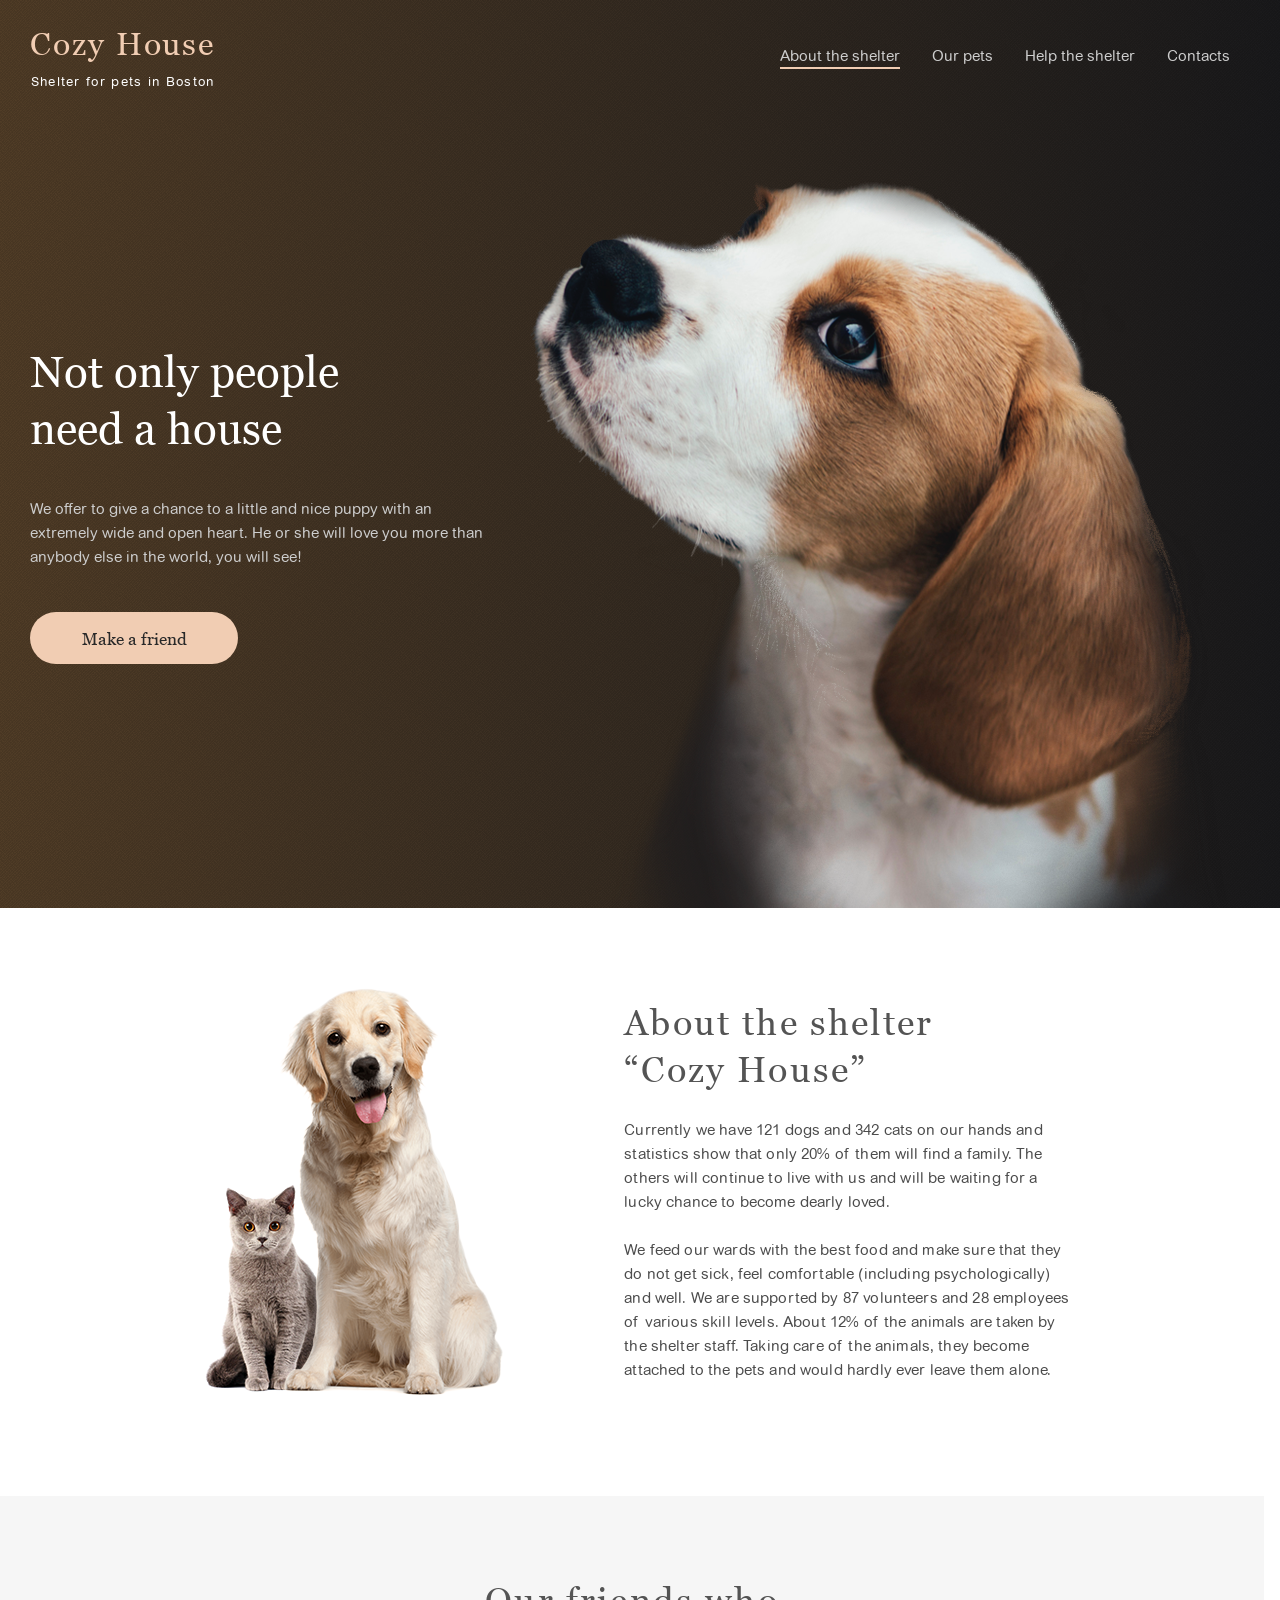
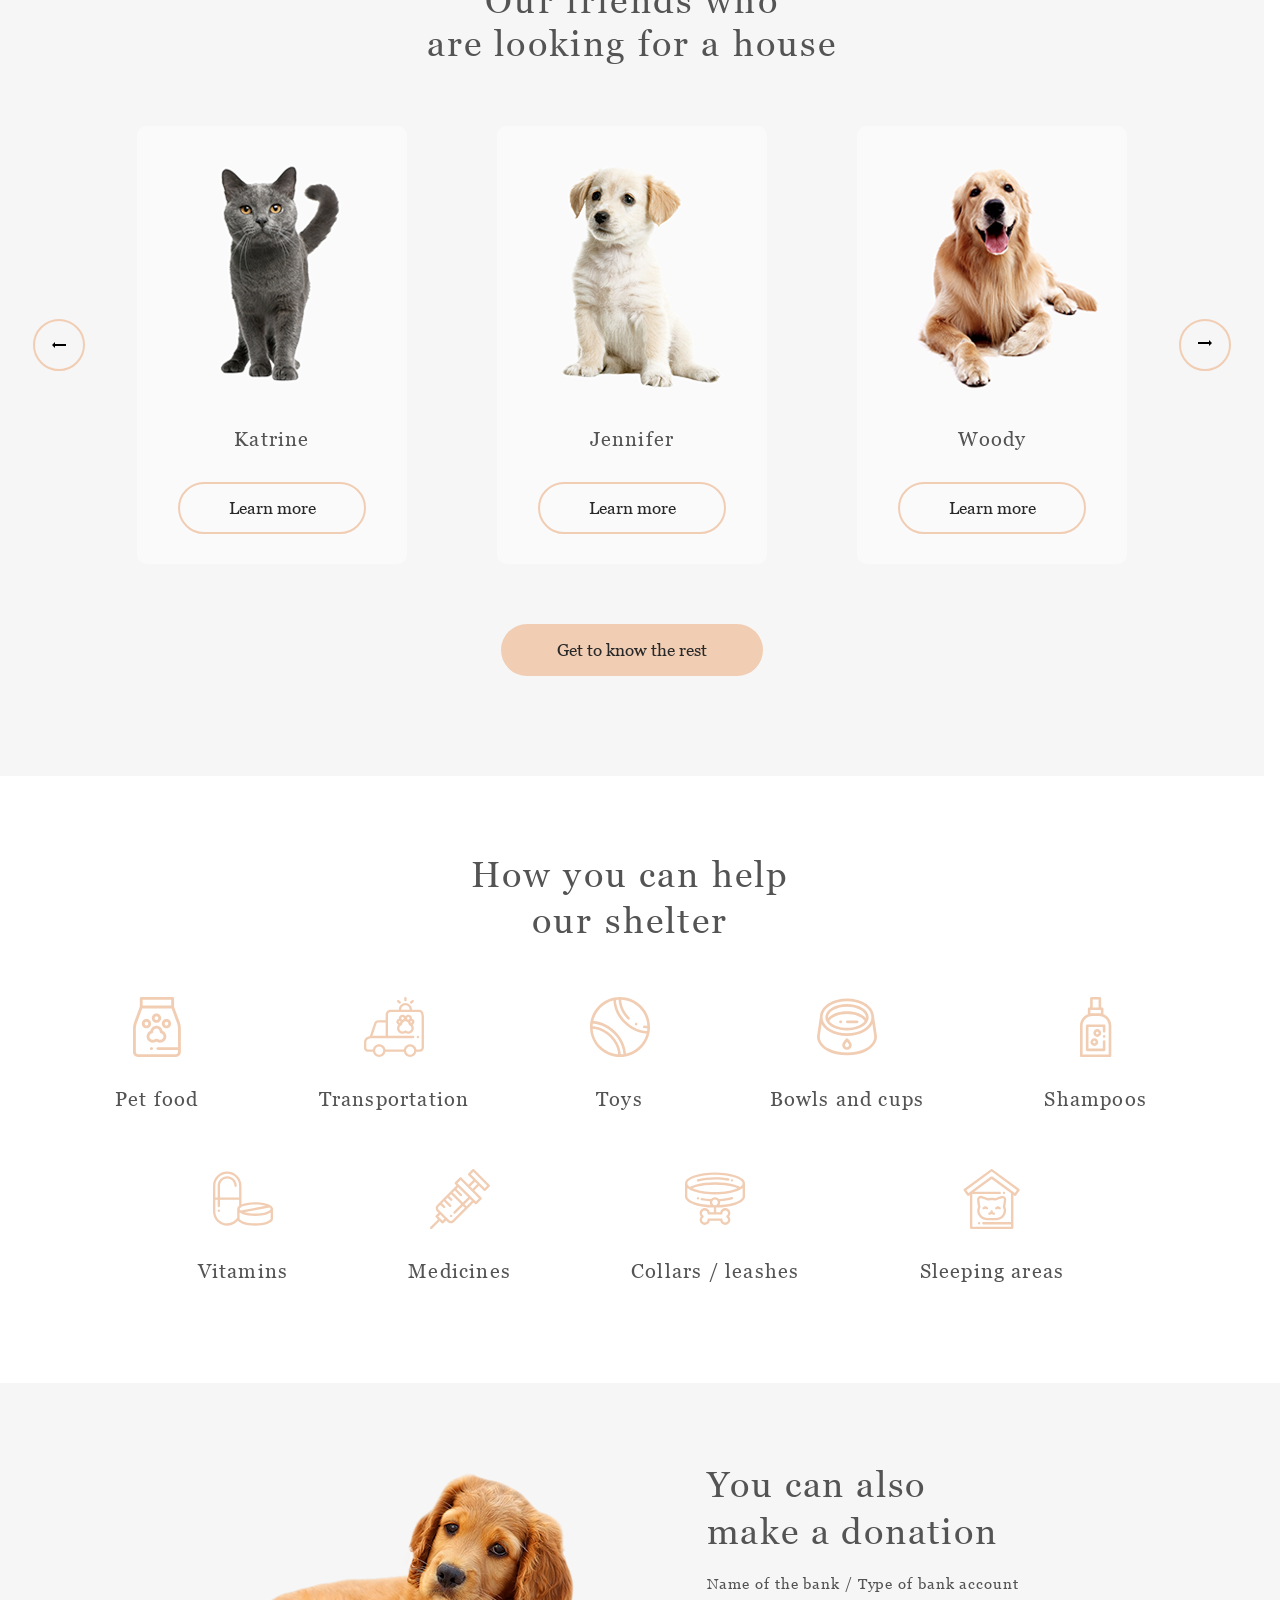
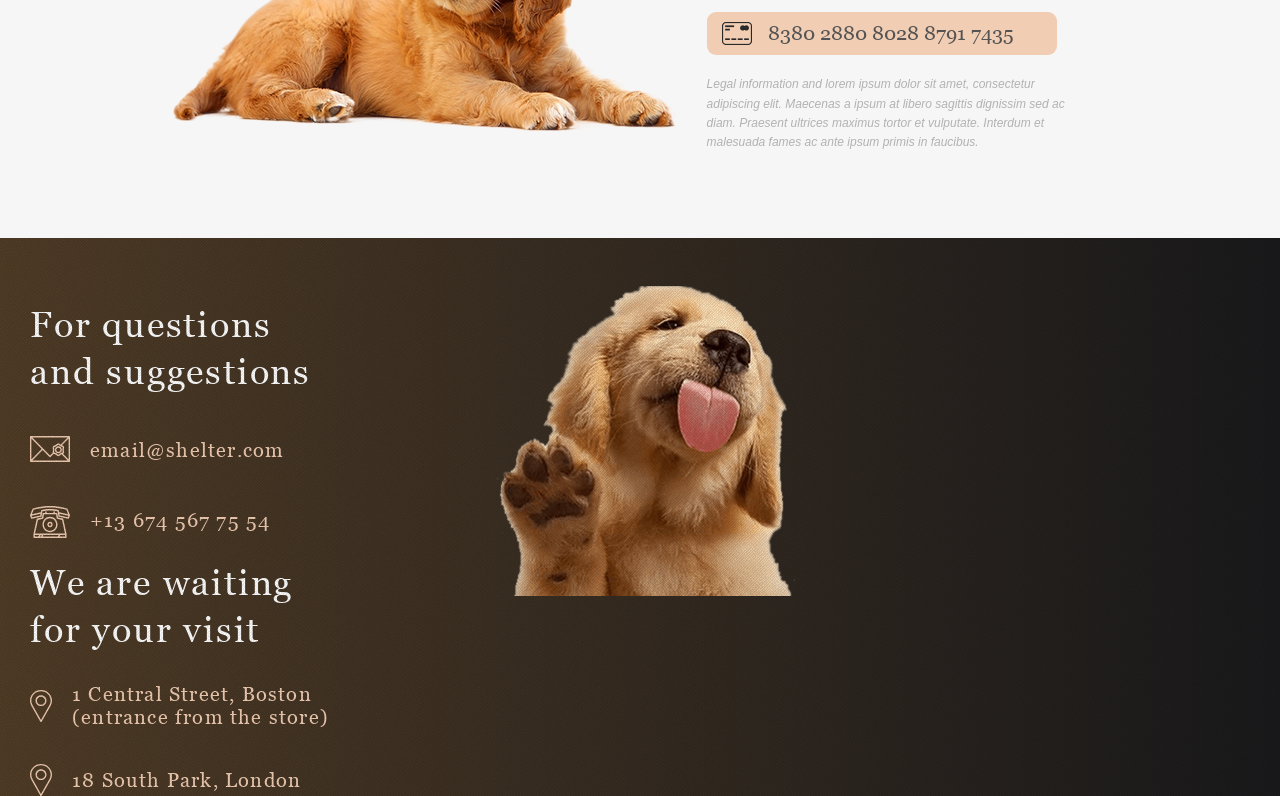
==== index.html @ 952df162 "feat: start responsive footer  implementation (Sun, Jun 14, 2026 10:24:06 PM)" ====
<!doctype html>
<html lang="en">
  <head>
    <meta charset="UTF-8" />
    <meta name="viewport" content="width=device-width, initial-scale=1.0" />
    <link rel="icon" href="./assets/icons/favicon.png" type="image/png" />
    <link rel="stylesheet" href="./css/style.css" />
    <title>Shelter</title>
  </head>
  <body>
    <header class="header bg--gradient">
      <div class="container">
        <div class="header__wrapper">
          <div class="header__logo">
            <a href="#" class="logo">Cozy House</a>
            <p class="logo__subtitle">Shelter for pets in Boston</p>
          </div>
          <div class="burger-menu">
            <span class="burger__line"></span>
          </div>
          <nav class="header__nav">
            <ul class="header__list">
              <li class="header__item">
                <a class="header__link header__link--active" href="#about"
                  >About the shelter</a
                >
              </li>
              <li class="header__item">
                <a class="header__link" href="./our-pets.html">Our pets</a>
              </li>
              <li class="header__item">
                <a class="header__link" href="#help">Help the shelter</a>
              </li>
              <li class="header__item">
                <a class="header__link" href="#contacts">Contacts</a>
              </li>
            </ul>
          </nav>
        </div>
      </div>
    </header>
    <main class="main">
      <section class="hero bg--gradient">
        <div class="container">
          <div class="hero__wrapper">
            <article class="hero__article">
              <h1 class="title__hero">Not only people need a house</h1>
              <p class="text__hero text">
                We offer to give a chance to a little and nice puppy with an
                extremely wide and open heart. He or she will love you more than
                anybody else in the world, you will see!
              </p>
              <a href="#pets" class="button__hero button">Make a friend</a>
            </article>
            <div class="hero__img">
              <img
                src="./assets/images/hero-pic.png"
                alt="hero-picture"
                class="img__hero"
              />
            </div>
          </div>
        </div>
      </section>
      <section class="about" id="about">
        <div class="container">
          <div class="about__wrapper">
            <div class="about__img">
              <img
                src="./assets/images/about-pets.png"
                alt="about-picture"
                class="img__about"
              />
            </div>
            <article class="about__article">
              <h2 class="title__about title">About the shelter “Cozy House”</h2>
              <p class="text__about text">
                Currently we have 121 dogs and 342 cats on our hands and
                statistics show that only 20% of them will find a family. The
                others will continue to live with us and will be waiting for a
                lucky chance to become dearly loved.
              </p>
              <p class="text__about text">
                We feed our wards with the best food and make sure that they do
                not get sick, feel comfortable (including psychologically) and
                well. We are supported by 87 volunteers and 28 employees of
                various skill levels. About 12% of the animals are taken by the
                shelter staff. Taking care of the animals, they become attached
                to the pets and would hardly ever leave them alone.
              </p>
            </article>
          </div>
        </div>
      </section>
      <section class="pets" id="pets">
        <div class="container">
          <h2 class="pets__title title">
            Our friends who <br />
            are looking for a house
          </h2>
          <div class="pets__slider">
            <button class="pets__arrow pets__arrow--prev">
              <svg viewBox="0 0 14 6" fill="currentColor">
                <path d="M14 2V4H3V6L0 3L3 0V2H14Z" fill="currentColor" />
              </svg>
            </button>
            <div class="pets__cards">
              <article class="pets__card card">
                <img
                  class="card__img"
                  src="./assets/images/pets-katrine.jpg"
                  alt="Katrine the cat"
                />
                <h3 class="card__title">Katrine</h3>
                <button class="card__button button--secondary">
                  Learn more
                </button>
              </article>
              <article class="pets__card card">
                <img
                  class="card__img"
                  src="./assets/images/pets-jennifer.jpg"
                  alt="Jennifer the dog"
                />
                <h3 class="card__title">Jennifer</h3>
                <button class="card__button button--secondary">
                  Learn more
                </button>
              </article>
              <article class="pets__card card">
                <img
                  class="card__img"
                  src="./assets/images/pets-woody.jpg"
                  alt="Woody the dog"
                />
                <h3 class="card__title">Woody</h3>
                <button class="card__button button--secondary">
                  Learn more
                </button>
              </article>
            </div>
            <button class="pets__arrow pets__arrow--next">
              <svg viewBox="0 0 14 6" fill="currentColor">
                <path d="M14 2V4H3V6L0 3L3 0V2H14Z" fill="currentColor" />
              </svg>
            </button>
          </div>
          <a href="./our-pets.html" class="pets__btn button">
            Get to know the rest
          </a>
        </div>
      </section>
      <section class="help" id="help">
        <div class="container">
          <h2 class="help__title title">
            How you can help <br />
            our shelter
          </h2>
          <div class="help__items">
            <div class="help__first-row">
              <article class="help__item">
                <div class="item__img">
                  <svg viewBox="0 0 48 60" fill="none">
                    <path
                      d="M46.8264 25.4978L41.0714 9.7473V1.42852C41.0714 0.639609 40.4317 0 39.6429 0H8.21438C7.42547 0 6.78586 0.639727 6.78586 1.42852V9.74719L1.03067 25.4978C0.347802 27.3636 -0.00108287 29.335 2.52475e-06 31.3219V55.0765C2.52475e-06 57.7913 2.20863 60 4.92352 60H42.9335C45.6484 60 47.857 57.7913 47.857 55.0765V31.3219C47.857 29.329 47.5103 27.3694 46.8264 25.4978ZM9.64278 2.85715H38.2143V8.57145H9.64278V2.85715ZM45 50.1321H24.8363C24.0473 50.1321 23.4077 50.7718 23.4077 51.5606C23.4077 52.3495 24.0475 52.9891 24.8363 52.9891H45V55.0763C45 56.2157 44.073 57.1427 42.9335 57.1427H4.92352C3.7841 57.1427 2.85715 56.2158 2.85715 55.0763V31.3219C2.85627 29.6695 3.1464 28.03 3.71426 26.4783L9.21328 11.4286H38.6438L44.1428 26.4783C44.7106 28.03 45.0008 29.6695 44.9999 31.3219L45 50.1321Z"
                      fill="#F1CDB3"
                    />
                    <path
                      d="M29.5455 33.805C29.079 30.8772 26.5363 28.632 23.479 28.632C20.4217 28.632 17.879 30.8772 17.4126 33.805C14.9956 34.7989 13.4142 37.2756 13.6184 39.9659C13.8461 42.9637 16.2791 45.392 19.2775 45.6148C20.4356 45.7011 21.5857 45.4628 22.6036 44.9259C23.16 44.6328 23.7982 44.6326 24.3542 44.926C25.237 45.3908 26.2199 45.6331 27.2176 45.632C27.3714 45.632 27.526 45.6263 27.6802 45.6149C30.6788 45.3923 33.1117 42.9638 33.3395 39.966C33.5438 37.2756 31.9624 34.7989 29.5455 33.805ZM30.4906 39.7495C30.369 41.35 29.07 42.6466 27.4688 42.7655C26.8462 42.8126 26.2299 42.6851 25.6872 42.3986C25.0066 42.0394 24.2487 41.8517 23.4791 41.8517C22.7096 41.8517 21.9516 42.0394 21.2711 42.3986C20.7284 42.6849 20.1134 42.8123 19.4894 42.7655C17.8882 42.6467 16.5891 41.3501 16.4677 39.7495C16.3429 38.1062 17.4581 36.6124 19.0616 36.2746C19.3873 36.206 19.6788 36.0259 19.8858 35.7653C20.0929 35.5047 20.2024 35.18 20.1956 34.8473L20.1933 34.775C20.1933 32.9632 21.6672 31.4893 23.479 31.4893C25.2908 31.4893 26.7647 32.9632 26.7647 34.7698L26.7625 34.8473C26.7556 35.1801 26.8651 35.5048 27.0722 35.7654C27.2792 36.026 27.5708 36.2061 27.8965 36.2746C29.5002 36.6124 30.6154 38.1062 30.4906 39.7495Z"
                      fill="#F1CDB3"
                    />
                    <path
                      d="M23.4791 25.7751C26.0393 25.7751 28.122 23.6924 28.122 21.1322C28.122 18.572 26.0393 16.4893 23.4791 16.4893C20.9189 16.4893 18.8363 18.5721 18.8363 21.1322C18.8363 23.6923 20.9191 25.7751 23.4791 25.7751ZM23.4791 19.3465C24.4638 19.3465 25.2648 20.1475 25.2648 21.1322C25.2648 22.1169 24.4638 22.9179 23.4791 22.9179C22.4944 22.9179 21.6934 22.1169 21.6934 21.1322C21.6934 20.1475 22.4945 19.3465 23.4791 19.3465Z"
                      fill="#F1CDB3"
                    />
                    <path
                      d="M18.122 26.6561C18.122 24.0959 16.0392 22.0132 13.4791 22.0132C10.9191 22.0132 8.83629 24.096 8.83629 26.6561C8.83629 29.2162 10.919 31.2989 13.4791 31.2989C16.0393 31.2989 18.122 29.2162 18.122 26.6561ZM13.4791 28.4418C12.4944 28.4418 11.6934 27.6408 11.6934 26.6561C11.6934 25.6714 12.4944 24.8704 13.4791 24.8704C14.4639 24.8704 15.2649 25.6714 15.2649 26.6561C15.2649 27.6408 14.4638 28.4418 13.4791 28.4418Z"
                      fill="#F1CDB3"
                    />
                    <path
                      d="M33.4791 22.0131C30.9189 22.0131 28.8362 24.0959 28.8362 26.656C28.8362 29.216 30.9191 31.2988 33.4791 31.2988C36.0393 31.2988 38.1219 29.2162 38.1219 26.656C38.1219 24.0958 36.0393 22.0131 33.4791 22.0131ZM33.4791 28.4418C32.4944 28.4418 31.6934 27.6408 31.6934 26.6561C31.6934 25.6714 32.4945 24.8704 33.4791 24.8704C34.4638 24.8704 35.2648 25.6714 35.2648 26.6561C35.2648 27.6408 34.4638 28.4418 33.4791 28.4418Z"
                      fill="#F1CDB3"
                    />
                    <path
                      d="M18.6219 50.1322H18.275C17.4861 50.1322 16.8465 50.7719 16.8465 51.5607C16.8465 52.3496 17.4863 52.9892 18.275 52.9892H18.6219C19.4108 52.9892 20.0504 52.3495 20.0504 51.5607C20.0506 50.7719 19.4109 50.1322 18.6219 50.1322Z"
                      fill="#F1CDB3"
                    />
                  </svg>
                </div>
                <h3 class="item__title">Pet food</h3>
              </article>
              <article class="help__item">
                <div class="item__img">
                  <svg viewBox="0 0 60 60" fill="none">
                    <path
                      d="M55.0279 12.7115H48.0049V12.5095C48.0049 8.87665 45.0495 5.92118 41.4167 5.92118C37.7838 5.92118 34.8284 8.87665 34.8284 12.5095V12.7115H26.5806C23.8649 12.7115 21.6556 14.9209 21.6556 17.6365V23.2009H14.2693C12.5073 23.2009 10.9411 24.2562 10.2793 25.8893C10.2697 25.9133 10.2608 25.9375 10.2526 25.962L5.99157 38.8689C5.9529 38.8919 5.90357 38.9191 5.84216 38.9498C5.59853 39.0714 5.14279 39.2568 4.35857 39.4484C3.11412 39.7499 2.0074 40.4616 1.21672 41.4688C0.426051 42.4759 -0.00253772 43.72 1.13048e-05 45.0004V51.0987C1.13048e-05 53.1406 1.66114 54.8018 3.70302 54.8018L8.92724 54.802C9.47884 57.7562 12.0749 59.9999 15.1867 59.9999C18.2984 59.9999 20.8944 57.7561 21.4461 54.8021L39.8707 54.8024C40.4224 57.7564 43.0184 59.9999 46.1301 59.9999C49.2416 59.9999 51.8376 57.7565 52.3894 54.8026L55.7071 54.8027C58.2467 54.8027 59.9529 53.0963 59.9529 50.5568V20.08C59.9529 13.4295 56.5086 12.7115 55.0279 12.7115ZM37.1721 12.5095C37.1721 10.169 39.0762 8.26493 41.4167 8.26493C43.7571 8.26493 45.6612 10.169 45.6612 12.5095V12.7115H37.1721V12.5095ZM12.4648 26.7379C12.6145 26.3833 12.8657 26.0809 13.1867 25.8686C13.5077 25.6563 13.8843 25.5436 14.2692 25.5447H21.6554V38.8266H8.47372L12.4648 26.7379ZM15.1867 57.6562C12.967 57.6562 11.1612 55.8504 11.1612 53.6307C11.1612 53.6033 11.1627 53.5762 11.1633 53.5488C11.1641 53.5069 11.1643 53.465 11.1665 53.4234C11.1668 53.4168 11.1676 53.4104 11.168 53.4038C11.2861 51.2894 13.0435 49.6052 15.1867 49.6052C17.1261 49.6052 18.7497 50.9841 19.1285 52.8129L19.1302 52.82C19.1429 52.882 19.154 52.9445 19.1638 53.0076L19.1657 53.018C19.1727 53.0638 19.1779 53.1101 19.1833 53.1564C19.1857 53.1775 19.1891 53.1983 19.1912 53.2194C19.1949 53.2554 19.1968 53.2921 19.1995 53.3285C19.2019 53.3602 19.2052 53.3916 19.2068 53.4235C19.2085 53.4563 19.2085 53.4896 19.2093 53.5226C19.2102 53.5586 19.212 53.5944 19.212 53.6306C19.2122 55.8504 17.4063 57.6562 15.1867 57.6562ZM46.1301 57.6562C43.9104 57.6562 42.1045 55.8504 42.1045 53.6307C42.1045 53.5783 42.1065 53.5263 42.1085 53.4743C42.1091 53.4576 42.109 53.4405 42.1098 53.4238C42.1118 53.3852 42.1156 53.3471 42.1186 53.3088C42.121 53.2791 42.1224 53.2491 42.1254 53.2196C42.1267 53.207 42.1288 53.1947 42.1301 53.1823C42.1437 53.06 42.1621 52.939 42.1865 52.8203C42.1872 52.8168 42.1881 52.8134 42.1889 52.8099C42.569 50.9826 44.1915 49.6053 46.1301 49.6053C46.6849 49.6053 47.214 49.7181 47.6954 49.9222C49.1398 50.5341 50.1554 51.966 50.1554 53.6308C50.1554 55.8504 48.3497 57.6562 46.1301 57.6562ZM55.7071 52.4588L52.3913 52.4587C52.3874 52.4379 52.3824 52.4175 52.3783 52.3968C52.3507 52.2591 52.3189 52.1222 52.283 51.9864C52.267 51.927 52.2502 51.8679 52.2325 51.809C52.2215 51.7724 52.2107 51.7358 52.1992 51.6994C52.1795 51.6382 52.1588 51.5772 52.1372 51.5166C52.1257 51.4842 52.1148 51.4513 52.1027 51.4191C52.0766 51.3492 52.0492 51.2799 52.0205 51.211C52.0115 51.1892 52.0033 51.1669 51.994 51.1452C51.9553 51.0542 51.9145 50.9641 51.8717 50.875C51.8663 50.8639 51.8604 50.8532 51.855 50.8422C51.8176 50.7656 51.7787 50.6897 51.7383 50.6146C51.7234 50.5871 51.7076 50.5602 51.6924 50.5329C51.6602 50.4749 51.6271 50.4175 51.5931 50.3606C51.5746 50.3297 51.5554 50.2995 51.5363 50.2689C51.484 50.1846 51.4296 50.1016 51.373 50.0201C51.3174 49.9395 51.26 49.8602 51.2008 49.7821C51.1638 49.7337 51.1261 49.6858 51.0878 49.6385C51.0649 49.6102 51.0424 49.5819 51.0191 49.554C50.9774 49.5043 50.9349 49.4553 50.8917 49.4069C50.8704 49.383 50.8497 49.3585 50.828 49.3349C50.7742 49.2763 50.7193 49.2188 50.6633 49.1623C50.6513 49.1501 50.6398 49.1374 50.6276 49.1253C50.5585 49.0563 50.4879 48.989 50.4157 48.9233C50.4004 48.9092 50.3843 48.896 50.3687 48.882C50.3122 48.8315 50.2551 48.7815 50.1967 48.7329C50.1711 48.7116 50.1448 48.6912 50.1189 48.6704C50.0695 48.6304 50.0195 48.5911 49.969 48.5525C49.9392 48.53 49.9091 48.5081 49.879 48.4861C49.7516 48.3927 49.6207 48.3043 49.4865 48.221C49.4537 48.2004 49.4208 48.1802 49.3875 48.1602C49.3356 48.1292 49.2831 48.0993 49.2303 48.0698C49.1978 48.0516 49.1654 48.0331 49.1326 48.0155C49.0752 47.9847 49.017 47.9553 48.9585 47.9262C48.9294 47.9117 48.9007 47.8966 48.8714 47.8826C48.7948 47.8461 48.7175 47.8111 48.6395 47.7776C48.6276 47.7725 48.6158 47.7667 48.6038 47.7616C48.5131 47.7233 48.4215 47.6871 48.3291 47.6531C48.3027 47.6433 48.2759 47.6348 48.2493 47.6254C48.1829 47.602 48.1165 47.5789 48.0492 47.5575C48.014 47.5464 47.9783 47.5363 47.9428 47.5258C47.8832 47.5081 47.8234 47.4906 47.7631 47.4746C47.7244 47.4643 47.6855 47.4549 47.6465 47.4453C47.548 47.421 47.4489 47.3992 47.3494 47.3798C47.2904 47.3684 47.2313 47.3578 47.172 47.348C47.1313 47.3413 47.0906 47.3345 47.0497 47.3287C46.9881 47.3199 46.9263 47.3121 46.8645 47.3051C46.8252 47.3006 46.7861 47.2956 46.7466 47.2919C46.678 47.2856 46.6094 47.2803 46.5407 47.2762C46.507 47.2741 46.4738 47.271 46.44 47.2694C46.3367 47.2643 46.2333 47.2617 46.1299 47.2615C46.026 47.2615 45.9226 47.2645 45.8199 47.2694C45.7861 47.271 45.7527 47.2741 45.7191 47.2762C45.6503 47.2806 45.5816 47.2853 45.5134 47.2919C45.4738 47.2958 45.4347 47.3007 45.3953 47.3052C45.3334 47.3124 45.2717 47.3199 45.2104 47.3288C45.1693 47.3348 45.1285 47.3415 45.0877 47.3483C44.9876 47.3649 44.8879 47.3838 44.7886 47.4049C44.7303 47.4175 44.6721 47.431 44.6141 47.4453C44.5747 47.4549 44.5355 47.4645 44.4965 47.4748C44.4367 47.4906 44.3775 47.5079 44.3185 47.5254C44.2824 47.5362 44.246 47.5464 44.2102 47.5578C44.1445 47.5788 44.0791 47.601 44.0141 47.6242C43.9862 47.6341 43.958 47.6431 43.9302 47.6534C43.8381 47.6874 43.7469 47.7233 43.6569 47.7613C43.642 47.7677 43.6275 47.7747 43.6126 47.7812C43.5375 47.8136 43.463 47.847 43.3894 47.8822C43.3583 47.897 43.328 47.913 43.2972 47.9283C43.2407 47.9566 43.1842 47.9849 43.1286 48.0147C43.0943 48.0331 43.0604 48.0524 43.0265 48.0715C42.9753 48.1001 42.9245 48.1293 42.8741 48.1592C42.7556 48.2304 42.6393 48.3051 42.5254 48.3833C42.478 48.416 42.4311 48.4494 42.3846 48.4835C42.3526 48.5068 42.3205 48.53 42.289 48.5539C42.2408 48.5904 42.1936 48.6281 42.1465 48.6659C42.1181 48.6888 42.0894 48.711 42.0614 48.7343C42.0073 48.7795 41.9543 48.826 41.9017 48.8727C41.8821 48.8901 41.8621 48.9069 41.8428 48.9244C41.7716 48.9892 41.702 49.0556 41.6339 49.1235C41.6167 49.1406 41.6004 49.1587 41.5833 49.176C41.5328 49.2276 41.4826 49.2795 41.4338 49.3328C41.4094 49.3595 41.3858 49.387 41.3619 49.414C41.3217 49.4594 41.2818 49.5049 41.2429 49.5514C41.2176 49.5817 41.1929 49.6126 41.1682 49.6434C41.1321 49.6881 41.0965 49.7331 41.0616 49.7788C40.9779 49.889 40.8977 50.0018 40.821 50.1169C40.789 50.165 40.7581 50.2137 40.7275 50.2627C40.7065 50.2962 40.6853 50.3296 40.665 50.3635C40.6334 50.4161 40.6031 50.4695 40.5731 50.5232C40.5556 50.5545 40.5374 50.5854 40.5203 50.6172C40.4842 50.684 40.4499 50.752 40.4162 50.8202C40.4067 50.8394 40.3965 50.858 40.3873 50.8774C40.3451 50.965 40.305 51.0536 40.2669 51.143C40.2553 51.1703 40.2449 51.1982 40.2337 51.2258C40.2078 51.2889 40.1822 51.3523 40.1583 51.4165C40.1449 51.4524 40.1329 51.4887 40.1201 51.5247C40.0999 51.5817 40.0805 51.6389 40.0619 51.6964C40.0493 51.7355 40.0377 51.7751 40.0259 51.8146C39.9971 51.911 39.9706 52.008 39.9465 52.1056C39.9326 52.162 39.9196 52.2187 39.9072 52.2758C39.8981 52.3171 39.8892 52.3585 39.881 52.4001C39.8772 52.4198 39.8724 52.4391 39.8687 52.4588L21.4476 52.4585C21.4437 52.4382 21.4389 52.4181 21.4349 52.3979C21.427 52.3578 21.4184 52.3181 21.4098 52.2783C21.3758 52.1215 21.3357 51.9659 21.2897 51.8122C21.2783 51.774 21.267 51.7358 21.2549 51.6978C21.2359 51.6389 21.2161 51.5804 21.1954 51.5221C21.1831 51.4872 21.1712 51.452 21.1583 51.4174C21.1339 51.3522 21.1083 51.2875 21.0816 51.2232C21.0708 51.1967 21.0607 51.1697 21.0495 51.1435C21.0113 51.0538 20.9711 50.965 20.9288 50.8771C20.9202 50.8594 20.9108 50.8423 20.9022 50.8247C20.8679 50.7548 20.8324 50.6855 20.7955 50.6169C20.7789 50.5859 20.7611 50.5556 20.7438 50.525C20.7134 50.4707 20.6828 50.4166 20.6508 50.3634C20.6306 50.3297 20.6097 50.2968 20.5889 50.2636C20.5582 50.2143 20.5269 50.1654 20.4948 50.1169C20.4181 50.0019 20.3379 49.8893 20.2543 49.7792C20.2195 49.7335 20.1839 49.6885 20.1478 49.6438C20.123 49.613 20.0983 49.582 20.0729 49.5516C20.034 49.5055 19.9945 49.4598 19.9543 49.4147C19.9302 49.3876 19.9065 49.3599 19.882 49.3331C19.8338 49.2803 19.7841 49.2289 19.734 49.1778C19.7165 49.1599 19.6997 49.1413 19.6819 49.1238C19.6139 49.0559 19.5444 48.9897 19.4734 48.925C19.4537 48.907 19.4331 48.89 19.4132 48.8722C19.3611 48.8255 19.3083 48.7798 19.2547 48.7349C19.2264 48.7114 19.1973 48.6888 19.1686 48.6657C19.122 48.6282 19.0751 48.5908 19.0273 48.5546C18.9955 48.5304 18.9632 48.5071 18.931 48.4836C18.8847 48.4497 18.838 48.4165 18.7909 48.3838C18.7103 48.3285 18.6284 48.2749 18.5454 48.2232C18.511 48.2016 18.4763 48.1803 18.4415 48.1594C18.3914 48.1296 18.3409 48.1006 18.2901 48.0722C18.2558 48.053 18.2217 48.0336 18.187 48.0151C18.1317 47.9856 18.076 47.957 18.0198 47.9293C17.9886 47.9137 17.9578 47.8975 17.9263 47.8824C17.8536 47.8478 17.7802 47.8146 17.7062 47.7827C17.6904 47.7758 17.6749 47.7683 17.659 47.7615C17.5689 47.7234 17.4779 47.6875 17.3861 47.6536C17.3578 47.6432 17.3291 47.6341 17.3006 47.624C17.2361 47.601 17.1713 47.579 17.1061 47.558C17.07 47.5465 17.0333 47.5362 16.9969 47.5254C16.9381 47.5078 16.8791 47.491 16.8198 47.4751C16.7806 47.4646 16.7411 47.455 16.7016 47.4454C16.5452 47.4067 16.3874 47.3743 16.2284 47.3484C16.1876 47.3417 16.1468 47.3349 16.1057 47.3289C16.0441 47.3202 15.9824 47.3123 15.9206 47.3054C15.8814 47.3008 15.8422 47.2959 15.8027 47.292C15.7342 47.2857 15.6656 47.2805 15.5968 47.2763C15.5632 47.2742 15.5299 47.2711 15.4962 47.2695C15.3929 47.2644 15.2895 47.2618 15.1861 47.2617C15.0822 47.2617 14.9789 47.2646 14.876 47.2695C14.8423 47.2711 14.8089 47.2742 14.7752 47.2763C14.7065 47.2808 14.6378 47.2854 14.5696 47.292C14.53 47.2959 14.4907 47.3008 14.4513 47.3054C14.3897 47.3123 14.3281 47.3202 14.2667 47.3289C14.2254 47.3349 14.1845 47.3417 14.1436 47.3484C14.0435 47.3648 13.9438 47.3837 13.8447 47.405C13.7865 47.4175 13.7288 47.431 13.6711 47.4452C13.6314 47.4549 13.5915 47.4646 13.5522 47.4751C13.4933 47.4909 13.4347 47.5076 13.3764 47.5251C13.3396 47.536 13.3026 47.5465 13.266 47.558C13.2015 47.5784 13.1378 47.6007 13.0742 47.6231C13.0447 47.6334 13.0151 47.6429 12.9859 47.6536C12.8943 47.6875 12.8036 47.7231 12.714 47.761C12.6959 47.7687 12.6782 47.7773 12.6601 47.7851C12.5885 47.8162 12.5173 47.8481 12.447 47.8817C12.4142 47.8974 12.382 47.9143 12.3495 47.9306C12.2947 47.9577 12.2403 47.9855 12.1863 48.0142C12.1507 48.0333 12.1157 48.0534 12.0804 48.0732C12.0307 48.1011 11.9811 48.1292 11.9323 48.1585C11.8487 48.2086 11.7662 48.2604 11.6849 48.3141C11.6497 48.3373 11.6148 48.3608 11.5801 48.3847C11.5342 48.4163 11.489 48.4488 11.4438 48.4816C11.4104 48.506 11.3768 48.5302 11.3439 48.5553C11.2978 48.5903 11.2526 48.6263 11.2075 48.6625C11.1771 48.6869 11.1464 48.7107 11.1167 48.7356C11.0659 48.7778 11.0165 48.8214 10.9671 48.8651C10.9442 48.8854 10.9207 48.9051 10.898 48.9257C10.8278 48.9898 10.759 49.0554 10.6916 49.1225C10.6708 49.1433 10.6508 49.1651 10.6302 49.1862C10.5834 49.2342 10.5369 49.2822 10.4917 49.3315C10.4653 49.3602 10.44 49.3899 10.4142 49.4191C10.376 49.4623 10.3379 49.5056 10.301 49.5499C10.2743 49.5817 10.2483 49.6143 10.2223 49.6468C10.1876 49.6897 10.1535 49.7331 10.12 49.777C10.0611 49.8544 10.0039 49.9332 9.94853 50.0132C9.92419 50.0482 9.90021 50.0835 9.87657 50.1189C9.84575 50.1653 9.81599 50.2123 9.78634 50.2594C9.76431 50.2946 9.74216 50.3295 9.72083 50.3651C9.69048 50.4156 9.66154 50.467 9.63259 50.5183C9.61384 50.5517 9.5945 50.5847 9.57622 50.6185C9.54246 50.6817 9.50976 50.7454 9.47814 50.8097C9.46665 50.8327 9.45446 50.8552 9.44333 50.8784C9.40161 50.9651 9.36189 51.0529 9.32403 51.1417C9.31114 51.172 9.29966 51.2028 9.28724 51.2333C9.26263 51.2936 9.23814 51.354 9.2154 51.4151C9.20146 51.4525 9.1888 51.4904 9.17556 51.5281C9.15611 51.5835 9.13689 51.639 9.11896 51.695C9.10607 51.7352 9.09411 51.7757 9.08204 51.8163C9.06575 51.871 9.04993 51.9258 9.03505 51.9811C9.00897 52.0781 8.98533 52.1757 8.96415 52.2739C8.95501 52.3161 8.94587 52.3581 8.93755 52.4007C8.9338 52.4199 8.92911 52.4389 8.92548 52.4581H3.70302C2.95349 52.4581 2.34376 51.8484 2.34376 51.0987V45.0004C2.34219 44.2451 2.59496 43.5113 3.06134 42.9171C3.52772 42.323 4.18054 41.9032 4.91462 41.7254C5.58247 41.5621 6.15611 41.376 6.6245 41.1705H49.1861C49.8332 41.1705 50.3579 40.6458 50.3579 39.9986C50.3579 39.3515 49.8332 38.8267 49.1861 38.8267H23.9993V17.6365C23.9993 16.2133 25.1574 15.0552 26.5806 15.0552H55.0277C57.2738 15.0552 57.609 18.2034 57.609 20.08V50.5567C57.609 52.2118 56.4174 52.4588 55.7071 52.4588Z"
                      fill="#F1CDB3"
                    />
                    <path
                      d="M50.4606 24.8147C50.4607 23.2763 49.3801 21.9863 47.9384 21.6615C47.9461 21.5806 47.9522 21.4992 47.9546 21.4169C47.9814 20.4633 47.6252 19.5567 46.9517 18.864C46.2667 18.1596 45.3101 17.7557 44.3269 17.7557C43.1389 17.7557 42.0808 18.3338 41.4183 19.2239C40.7563 18.3338 39.6973 17.7557 38.5066 17.7557C37.5321 17.7557 36.5821 18.1544 35.9002 18.8498C35.223 19.5402 34.8601 20.4483 34.8787 21.4064C34.8803 21.4923 34.8862 21.5773 34.8938 21.6618C33.4526 21.987 32.3727 23.2766 32.3727 24.8147C32.3727 26.1163 33.1464 27.2399 34.2576 27.7519C33.4748 28.7206 33.018 29.9464 33.018 31.2423C33.018 34.3028 35.5078 36.7927 38.5683 36.7927C39.5764 36.7927 40.5605 36.5172 41.4167 36.0051C42.2775 36.5202 43.2619 36.7924 44.265 36.7927C47.3255 36.7927 49.8154 34.3028 49.8154 31.2423C49.8154 29.9462 49.3586 28.7206 48.5758 27.7519C49.6871 27.2399 50.4606 26.1163 50.4606 24.8147ZM44.3269 20.0996C44.6809 20.0996 45.0251 20.2448 45.2713 20.4979C45.4997 20.7328 45.6205 21.0357 45.6118 21.3508C45.5915 22.0692 45.0091 22.6602 44.3133 22.6682C44.1269 22.668 43.9426 22.6279 43.773 22.5505C43.752 22.5408 43.7314 22.5304 43.7103 22.5209C43.6035 22.4646 43.5058 22.3927 43.4201 22.3077C43.1753 22.0648 43.0412 21.7384 43.0426 21.3885C43.0455 20.6778 43.6217 20.0996 44.3269 20.0996ZM37.5733 20.491C37.6946 20.3665 37.8398 20.2677 38.0001 20.2005C38.1604 20.1332 38.3326 20.0988 38.5064 20.0994C39.2138 20.0994 39.7899 20.6762 39.7907 21.3851C39.7916 21.5579 39.7578 21.7291 39.6913 21.8885C39.6248 22.048 39.527 22.1925 39.4036 22.3135C39.3199 22.3959 39.2248 22.466 39.1213 22.5217C39.083 22.5391 39.0456 22.5577 39.0078 22.5758C38.855 22.6389 38.691 22.6704 38.5258 22.6683C37.8204 22.6567 37.2355 22.0704 37.2218 21.3613C37.2155 21.0374 37.3404 20.7285 37.5733 20.491ZM34.7165 24.8148C34.7164 24.3245 35.1153 23.9257 35.6053 23.9257C36.0957 23.9257 36.4944 24.3245 36.4944 24.8148C36.4944 24.9155 36.4769 25.0118 36.4459 25.1022C36.4166 25.1611 36.3884 25.2207 36.3612 25.2808C36.2044 25.5341 35.9247 25.7038 35.6055 25.7038C35.1153 25.7038 34.7165 25.305 34.7165 24.8148ZM44.265 34.4492C43.5 34.4489 42.7603 34.175 42.1796 33.6769C41.9673 33.4945 41.6966 33.3943 41.4167 33.3946C41.1368 33.3944 40.8661 33.4946 40.6538 33.6769C40.0731 34.175 39.3334 34.4489 38.5683 34.4492C36.8002 34.4492 35.3617 33.0107 35.3617 31.2426C35.3617 29.9023 36.2068 28.6919 37.4644 28.2307C37.6707 28.1551 37.8516 28.023 37.9864 27.8495C38.1212 27.676 38.2045 27.4681 38.2268 27.2495C38.2597 26.9273 38.3411 26.6118 38.4682 26.3139C38.51 26.2346 38.5491 26.1537 38.5843 26.0707C38.8951 25.4851 39.3806 25.0108 39.9733 24.7136C40.0243 24.6912 40.0746 24.6676 40.1246 24.6428C40.532 24.4648 40.972 24.3731 41.4167 24.3737C41.8748 24.3737 42.311 24.4692 42.7063 24.6417C42.7562 24.6665 42.8066 24.6899 42.8576 24.7123C43.4514 25.0094 43.9378 25.4843 44.2491 26.0707C44.2843 26.1537 44.3234 26.2346 44.3651 26.3139C44.4923 26.6118 44.5737 26.9273 44.6065 27.2495C44.6288 27.4681 44.7121 27.676 44.847 27.8495C44.9818 28.023 45.1626 28.1551 45.3689 28.2307C46.6266 28.692 47.4716 29.9023 47.4716 31.2426C47.4716 33.0106 46.0332 34.4492 44.265 34.4492ZM47.228 25.7038C46.9088 25.7038 46.6291 25.5341 46.4723 25.2808C46.4451 25.2208 46.4168 25.1612 46.3875 25.1022C46.3556 25.0097 46.3392 24.9126 46.339 24.8148C46.339 24.3245 46.7378 23.9257 47.2281 23.9257C47.7183 23.9257 48.1171 24.3245 48.1171 24.8148C48.117 25.3049 47.7182 25.7038 47.228 25.7038Z"
                      fill="#F1CDB3"
                    />
                    <path
                      d="M55.0428 39.7758C55.0278 39.7007 55.0054 39.6273 54.9761 39.5566C54.9469 39.4857 54.9108 39.4178 54.8683 39.3539C54.8261 39.2897 54.7774 39.23 54.723 39.1758C54.6687 39.1214 54.6091 39.0727 54.5449 39.0305C54.4168 38.9457 54.2735 38.8864 54.123 38.8559C53.9722 38.8254 53.8168 38.8254 53.666 38.8559C53.591 38.8712 53.5171 38.8934 53.4456 38.9227C53.3753 38.952 53.3074 38.9884 53.2441 39.0305C53.1796 39.0727 53.1199 39.1219 53.066 39.1758C53.0119 39.2297 52.9627 39.2895 52.9195 39.3539C52.8773 39.4172 52.8408 39.4852 52.8128 39.5566C52.7835 39.627 52.7601 39.7008 52.746 39.7758C52.7308 39.8508 52.7226 39.9281 52.7226 40.0043C52.7226 40.0803 52.7308 40.1578 52.746 40.234C52.7601 40.3078 52.7835 40.3816 52.8128 40.4531C52.8421 40.5234 52.8785 40.5914 52.9206 40.6547C52.9627 40.7191 53.0119 40.7789 53.066 40.8328C53.1199 40.8867 53.1796 40.9359 53.2441 40.9793C53.3074 41.0215 53.3753 41.0566 53.4456 41.0859C53.5171 41.1152 53.591 41.1387 53.666 41.1527C53.7411 41.168 53.8184 41.1762 53.8945 41.1762C53.9706 41.1762 54.0481 41.168 54.123 41.1527C54.198 41.1387 54.2718 41.1152 54.3421 41.0859C54.4136 41.0566 54.4816 41.0215 54.5449 40.9793C54.6094 40.9359 54.6692 40.8867 54.723 40.8328C54.7769 40.7789 54.8261 40.7191 54.8683 40.6547C54.9104 40.5914 54.9468 40.5234 54.9761 40.4531C55.0054 40.3816 55.0276 40.3078 55.0428 40.234C55.0581 40.1578 55.0662 40.0803 55.0662 40.0043C55.0662 39.9281 55.0581 39.8508 55.0428 39.7758Z"
                      fill="#F1CDB3"
                    />
                    <path
                      d="M41.4167 0C40.7696 0 40.2448 0.524648 40.2448 1.17188V3.13359C40.2448 3.78082 40.7696 4.30547 41.4167 4.30547C42.0639 4.30547 42.5885 3.7807 42.5885 3.13359V1.17188C42.5885 0.524648 42.0639 0 41.4167 0Z"
                      fill="#F1CDB3"
                    />
                    <path
                      d="M36.4797 4.55659L34.844 3.27234C34.723 3.1773 34.5844 3.10703 34.4362 3.06555C34.288 3.02407 34.1331 3.01218 33.9803 3.03057C33.8275 3.04896 33.6798 3.09727 33.5457 3.17273C33.4116 3.24819 33.2936 3.34934 33.1986 3.47038C32.799 3.97944 32.8877 4.71608 33.3966 5.11569L35.0323 6.39995C35.2384 6.56221 35.493 6.65035 35.7553 6.65015C35.933 6.65039 36.1084 6.61017 36.2682 6.53253C36.4281 6.45488 36.5681 6.34186 36.6778 6.20202C37.0775 5.69284 36.9888 4.9562 36.4797 4.55659Z"
                      fill="#F1CDB3"
                    />
                    <path
                      d="M49.6348 3.47021C49.2352 2.96115 48.4987 2.87244 47.9894 3.27216L46.3537 4.55642C45.8446 4.95603 45.7559 5.69267 46.1556 6.20185C46.2652 6.34177 46.4053 6.45487 46.5651 6.53254C46.725 6.61021 46.9004 6.65042 47.0781 6.6501C47.3404 6.65028 47.5951 6.56214 47.8011 6.3999L49.4368 5.11564C49.9459 4.71603 50.0346 3.97939 49.6348 3.47021Z"
                      fill="#F1CDB3"
                    />
                  </svg>
                </div>
                <h3 class="item__title">Transportation</h3>
              </article>
              <article class="help__item">
                <div class="item__img">
                  <svg viewBox="0 0 60 60" fill="none">
                    <path
                      d="M51.2132 8.78672C45.5469 3.1207 38.0133 0 30 0C21.9867 0 14.4531 3.1207 8.78684 8.78672C3.12047 14.4531 0 21.9866 0 30C0 38.0134 3.12047 45.5469 8.78684 51.2133C14.4531 56.8793 21.9867 60 30 60C38.0133 60 45.5469 56.8793 51.2132 51.2133C56.8795 45.5469 60 38.0134 60 30C60 21.9866 56.8795 14.4531 51.2132 8.78672ZM10.6314 49.3685C5.90438 44.6415 3.11918 38.4906 2.67352 31.8832C3.39 31.9077 4.1223 31.9755 4.86223 32.0856C10.1654 32.8733 15.5023 35.7234 19.8894 40.1106C24.2766 44.4979 27.1266 49.8346 27.9144 55.1379C28.0223 55.8586 28.0894 56.5849 28.1154 57.3132C21.7419 56.8775 15.4928 54.2298 10.6314 49.3685ZM30.7262 57.3682C30.7013 56.4931 30.6239 55.6203 30.4946 54.7545C29.6251 48.9019 26.5139 43.046 21.7338 38.2659C16.9538 33.4859 11.098 30.3746 5.2452 29.5051C4.37502 29.3751 3.49781 29.2977 2.61832 29.2732C2.64105 28.3972 2.7048 27.5283 2.8084 26.6682C3.73793 26.6987 4.68246 26.7843 5.62863 26.9248C12.0308 27.8757 18.4055 31.2484 23.5785 36.4213C28.7512 41.5939 32.1239 47.9687 33.075 54.3709C33.2133 55.3004 33.2987 56.237 33.3307 57.1763C32.4661 57.2814 31.5969 57.3455 30.7262 57.3682ZM49.3685 49.3685C45.5416 53.1952 40.8551 55.6504 35.9248 56.7348C35.881 55.8152 35.7912 54.8983 35.6557 53.9877C34.6229 47.0358 30.9889 40.1423 25.4234 34.5766C19.8575 29.0109 12.964 25.3772 6.0123 24.3444C5.0982 24.2082 4.17782 24.1182 3.25465 24.0746L3.2475 24.0805C4.35598 19.0238 6.88301 14.3798 10.6315 10.6314C14.2923 6.97055 18.7399 4.56516 23.4349 3.41402C23.4672 4.49215 23.5632 5.56742 23.7224 6.63422C24.755 13.5859 28.3889 20.4795 33.9546 26.0453C39.5203 31.611 46.4139 35.2447 53.3659 36.2775C54.4358 36.4373 55.5143 36.5334 56.5956 36.5653L56.6073 36.5459C55.4323 41.3595 52.9617 45.7754 49.3685 49.3685ZM57.1071 33.966C56.0064 33.955 54.8814 33.8653 53.7492 33.6972C47.3468 32.7461 40.972 29.3735 35.7993 24.2006C30.6265 19.0277 27.2538 12.6531 26.3029 6.25102C26.1354 5.12379 26.0455 4.00371 26.034 2.90824C26.8999 2.78261 27.7712 2.69826 28.6451 2.65547C28.6431 3.70254 28.7214 4.7775 28.8832 5.8677C29.7527 11.7204 32.8641 17.5763 37.6441 22.3562C38.1534 22.8654 38.9794 22.8654 39.4888 22.3562C39.9981 21.8469 39.9981 21.021 39.4888 20.5114C35.1016 16.1243 32.2516 10.7876 31.4638 5.48426C31.3205 4.51898 31.2499 3.57035 31.2521 2.65055C37.8434 2.94937 44.3467 5.60918 49.3688 10.6315C54.2461 15.5088 57.0565 21.902 57.3623 28.7483C56.4367 28.7503 55.4855 28.6804 54.5159 28.5363C53.8035 28.4305 53.1397 28.9225 53.034 29.635C52.9281 30.3476 53.42 31.0109 54.1325 31.1167C55.21 31.2768 56.2729 31.3569 57.3083 31.3569C57.3252 31.3569 57.3417 31.356 57.3586 31.356C57.316 32.2295 57.2321 33.1004 57.1071 33.966Z"
                      fill="#F1CDB3"
                    />
                    <path
                      d="M46.1517 25.775C45.8059 25.7756 45.4744 25.9131 45.2296 26.1573C44.9854 26.4021 44.848 26.7336 44.8474 27.0793C44.8474 27.4224 44.9857 27.7589 45.2296 28.0015C45.4721 28.2442 45.8087 28.3836 46.1517 28.3836C46.4947 28.3836 46.8313 28.2442 47.0739 28.0015C47.3176 27.7563 47.4549 27.425 47.456 27.0793C47.456 26.7363 47.3164 26.3998 47.0739 26.1573C46.829 25.9131 46.4975 25.7756 46.1517 25.775Z"
                      fill="#F1CDB3"
                    />
                  </svg>
                </div>
                <h3 class="item__title">Toys</h3>
              </article>
              <article class="help__item">
                <div class="item__img">
                  <svg viewBox="0 0 60 57" fill="none">
                    <path
                      d="M59.985 37.8551L57.1255 18.6441C57.0792 13.0657 53.693 7.89303 47.8159 4.43765C42.9483 1.57605 36.6213 0 30.0001 0C23.3786 0 17.0515 1.57605 12.1838 4.43765C6.3069 7.89303 2.92054 13.0657 2.87437 18.6441L0.0148828 37.8551C0.00503905 37.9216 0 37.9887 0 38.056C0 43.7049 3.76452 48.936 10.3284 52.408C15.7022 55.2504 22.6883 56.8158 30.0001 56.8158C37.3116 56.8158 44.2978 55.2504 49.6716 52.408C56.2354 48.936 60 43.7049 60 38.056C59.9999 37.9888 59.9949 37.9216 59.985 37.8551ZM13.5668 6.78995C18.0215 4.17105 23.8576 2.72871 30.0001 2.72871C36.1424 2.72871 41.9785 4.17105 46.4331 6.78995C51.4956 9.76627 54.3993 14.1293 54.3993 18.7599C54.3993 23.3906 51.4957 27.7535 46.4332 30.7299C41.9785 33.3488 36.1424 34.7911 30.0001 34.7911C23.8577 34.7911 18.0215 33.3488 13.5669 30.7299C8.5044 27.7536 5.60073 23.3906 5.60073 18.7599C5.60073 14.1293 8.50428 9.76639 13.5668 6.78995ZM48.3956 49.996C43.4079 52.6342 36.875 54.0871 30.0001 54.0871C23.125 54.0871 16.592 52.6342 11.6044 49.996C6.00374 47.0333 2.77453 42.7218 2.72917 38.1535L4.60757 25.5342C6.17225 28.4612 8.75283 31.0645 12.1841 33.0819C17.0517 35.9434 23.3787 37.5195 30.0001 37.5195C36.6213 37.5195 42.9485 35.9434 47.816 33.0819C51.2473 31.0645 53.8279 28.461 55.3925 25.5342L57.2709 38.1535C57.2255 42.7219 53.9963 47.0335 48.3956 49.996Z"
                      fill="#F1CDB3"
                    />
                    <path
                      d="M30.0001 32.0618C39.3534 32.0618 47.6079 28.4427 50.5397 23.0569C51.29 21.6803 51.6707 20.2344 51.6707 18.7599C51.6707 15.0676 49.3194 11.652 45.0502 9.14217C41.0085 6.76631 35.6637 5.45791 30.0001 5.45791C24.3366 5.45791 18.9916 6.76643 14.9501 9.14229C10.6807 11.6521 8.32945 15.0676 8.32945 18.76C8.32945 20.2347 8.70996 21.6804 9.46008 23.0563C12.3923 28.4427 20.6467 32.0618 30.0001 32.0618ZM30.0001 29.3332C22.1546 29.3332 15.0282 26.5145 12.2557 22.4006C15.0293 18.2891 22.1568 15.4732 30.0001 15.4732C37.8435 15.4732 44.9711 18.2891 47.7446 22.4008C44.9726 26.5145 37.8458 29.3332 30.0001 29.3332ZM11.0579 18.76C11.058 16.0744 12.9313 13.4942 16.3328 11.4945C19.9617 9.36131 24.8154 8.18651 30 8.18651C35.1845 8.18651 40.0384 9.36131 43.6672 11.4946C47.0687 13.4942 48.9421 16.0743 48.9421 18.76C48.9421 18.9993 48.9259 19.238 48.896 19.4761C45.1332 15.3699 37.9658 12.7446 30 12.7446C22.0342 12.7446 14.8669 15.37 11.1041 19.4761C11.0738 19.2386 11.0584 18.9994 11.0579 18.76Z"
                      fill="#F1CDB3"
                    />
                    <path
                      d="M30 39.7701C29.8155 39.7701 29.6329 39.8076 29.4633 39.8801C29.2936 39.9527 29.1405 40.059 29.0131 40.1924C28.1243 41.1235 25.225 44.3365 25.225 46.5916C25.225 49.2246 27.367 51.3666 30 51.3666C32.633 51.3666 34.775 49.2246 34.775 46.5916C34.775 44.3365 31.8756 41.1235 30.987 40.1924C30.8595 40.059 30.7064 39.9527 30.5368 39.8801C30.3671 39.8076 30.1845 39.7701 30 39.7701ZM30 48.6381C28.8716 48.6381 27.9536 47.7201 27.9536 46.5917C27.9536 45.986 28.9058 44.5224 30 43.1941C31.0943 44.5226 32.0465 45.986 32.0465 46.5917C32.0465 47.7201 31.1284 48.6381 30 48.6381Z"
                      fill="#F1CDB3"
                    />
                    <path
                      d="M23.8843 21.8977H23.4637C22.7102 21.8977 22.0994 22.5085 22.0994 23.262C22.0994 24.0155 22.7102 24.6263 23.4637 24.6263H23.8843C24.6378 24.6263 25.2486 24.0155 25.2486 23.262C25.2486 22.5085 24.6378 21.8977 23.8843 21.8977Z"
                      fill="#F1CDB3"
                    />
                    <path
                      d="M40.074 21.8977H30.342C29.5884 21.8977 28.9777 22.5085 28.9777 23.262C28.9777 24.0155 29.5884 24.6263 30.342 24.6263H40.074C40.8275 24.6263 41.4383 24.0155 41.4383 23.262C41.4383 22.5085 40.8275 21.8977 40.074 21.8977Z"
                      fill="#F1CDB3"
                    />
                  </svg>
                </div>
                <h3 class="item__title">Bowls and cups</h3>
              </article>
              <article class="help__item">
                <div class="item__img">
                  <svg viewBox="0 0 32 60" fill="none">
                    <path
                      d="M23.4782 17.1814V11.7391C23.4782 11.0188 22.8942 10.4348 22.1739 10.4348H21.1956V1.3043C21.1956 0.583945 20.6116 0 19.8913 0H11.413C10.6927 0 10.1087 0.583945 10.1087 1.3043V10.4347H9.13043C8.41008 10.4347 7.82613 11.0187 7.82613 11.739V17.1813C3.24562 19.0078 0 23.4879 0 28.712V58.6956C0 59.4159 0.583945 59.9999 1.3043 59.9999H30C30.7204 59.9999 31.3043 59.4159 31.3043 58.6956V28.7121C31.3042 23.4879 28.0586 19.0078 23.4782 17.1814ZM12.7173 2.60871H18.5869V10.4348H12.7173V2.60871ZM10.4346 13.0434H20.8693V16.3043H10.4346V13.0434ZM28.6955 57.3913H2.60859V28.7121C2.60859 23.3088 7.00441 18.913 12.4076 18.913H18.8965C24.2998 18.913 28.6955 23.3088 28.6955 28.7121V57.3913Z"
                      fill="#F1CDB3"
                    />
                    <path
                      d="M24.1304 27.3913H7.17381C6.45346 27.3913 5.86951 27.9752 5.86951 28.6956V52.826C5.86951 53.5464 6.45346 54.1303 7.17381 54.1303H24.1304C24.8507 54.1303 25.4347 53.5464 25.4347 52.826V44.6287C25.4347 43.9084 24.8507 43.3244 24.1304 43.3244C23.41 43.3244 22.8261 43.9084 22.8261 44.6287V51.5217H8.47823V30H22.8261V34.1287C22.8261 34.8491 23.41 35.433 24.1304 35.433C24.8507 35.433 25.4347 34.8491 25.4347 34.1287V28.6957C25.4347 27.9752 24.8507 27.3913 24.1304 27.3913Z"
                      fill="#F1CDB3"
                    />
                    <path
                      d="M24.1303 38.0645C23.41 38.0645 22.826 38.6484 22.826 39.3688V39.4992C22.826 40.2195 23.41 40.8035 24.1303 40.8035C24.8507 40.8035 25.4346 40.2195 25.4346 39.4992V39.3688C25.4346 38.6484 24.8507 38.0645 24.1303 38.0645Z"
                      fill="#F1CDB3"
                    />
                    <path
                      d="M14.3401 41.1512C12.1824 41.1512 10.4271 42.9066 10.4271 45.0642C10.4271 47.2219 12.1824 48.9773 14.3401 48.9773C16.4978 48.9773 18.2531 47.2219 18.2531 45.0642C18.2531 42.9067 16.4978 41.1512 14.3401 41.1512ZM14.3401 46.3687C13.6209 46.3687 13.0358 45.7835 13.0358 45.0644C13.0358 44.3452 13.6209 43.7601 14.3401 43.7601C15.0593 43.7601 15.6444 44.3452 15.6444 45.0644C15.6444 45.7835 15.0594 46.3687 14.3401 46.3687Z"
                      fill="#F1CDB3"
                    />
                    <path
                      d="M21.1935 35.9842C21.1935 33.8266 19.4382 32.0712 17.2805 32.0712C15.1228 32.0712 13.3675 33.8266 13.3675 35.9842C13.3675 38.1419 15.1228 39.8973 17.2805 39.8973C19.438 39.8974 21.1935 38.1419 21.1935 35.9842ZM17.2804 37.2887C16.5612 37.2887 15.9761 36.7035 15.9761 35.9844C15.9761 35.2652 16.5612 34.6801 17.2804 34.6801C17.9996 34.6801 18.5847 35.2652 18.5847 35.9844C18.5847 36.7035 17.9998 37.2887 17.2804 37.2887Z"
                      fill="#F1CDB3"
                    />
                  </svg>
                </div>
                <h3 class="item__title">Shampoos</h3>
              </article>
            </div>
            <div class="help__second-row">
              <article class="help__item">
                <div class="item__img">
                  <svg viewBox="0 0 60 55" fill="none">
                    <path
                      d="M54.3108 32.3986C51.0359 31.284 46.7048 30.6702 42.1158 30.6702C41.8289 30.6702 41.5431 30.6725 41.2586 30.6773C36.9894 30.7488 32.991 31.3536 29.9207 32.3986C29.428 32.5653 28.9424 32.7523 28.4651 32.9589V14.2325C28.4651 6.38472 22.0805 0 14.2325 0C6.38461 0 0 6.38472 0 14.2325V39.9261C0 47.7739 6.38461 54.1587 14.2325 54.1587C16.722 54.1587 19.1722 53.5062 21.3188 52.2717C22.6721 51.4934 23.8881 50.4936 24.9168 49.3257C25.6645 50.3761 27.1451 51.4856 29.9208 52.4303C33.1957 53.5448 37.5266 54.1587 42.1157 54.1587C46.7047 54.1587 51.0357 53.5448 54.3107 52.4303C59.0129 50.83 60 48.7566 60 47.299V37.5299C60 36.0723 59.0129 33.9989 54.3108 32.3986ZM26.5754 37.5299C26.5759 37.4863 26.5798 37.4428 26.5871 37.3998L26.5891 37.3882C26.6289 37.1764 26.7563 36.9305 26.9907 36.6639L26.9952 36.6589C27.0307 36.6187 27.0695 36.578 27.1099 36.5368C27.137 36.5096 27.1641 36.4823 27.193 36.4552L27.2271 36.4233C27.4235 36.2422 27.6601 36.0603 27.9332 35.8825C27.9379 35.8794 27.9418 35.8757 27.9464 35.8726C28.5871 35.4565 29.478 35.025 30.6759 34.6173C33.7141 33.5834 37.7769 33.0138 42.1158 33.0138C46.0691 33.0139 49.7904 33.488 52.719 34.3541L27.6397 38.9756C26.8868 38.4213 26.5767 37.9077 26.5754 37.5323V37.5299ZM26.1213 34.2903C25.2179 34.9825 24.7144 35.6857 24.4591 36.3382C24.3731 36.5576 24.3108 36.7855 24.2733 37.0181C24.2561 37.1239 24.2443 37.2305 24.2379 37.3375L24.2359 37.3677C24.2331 37.4224 24.2313 37.4766 24.2313 37.5298V46.3609C22.0289 49.7824 18.315 51.8149 14.2325 51.8149C7.67707 51.8149 2.34375 46.4816 2.34375 39.9261V28.2512H4.6875V34.5793C4.6875 35.2266 5.21227 35.7512 5.85938 35.7512C6.50648 35.7512 7.03125 35.2266 7.03125 34.5793V28.2512H26.1213V34.2903ZM26.1213 25.9075H7.03125V14.2325C7.03125 10.2618 10.2616 7.03125 14.2325 7.03125C18.2034 7.03125 21.4338 10.2618 21.4338 14.2325C21.4338 14.8798 21.9586 15.4044 22.6057 15.4044C23.2529 15.4044 23.7776 14.8798 23.7776 14.2325C23.7776 8.96941 19.4957 4.6875 14.2325 4.6875C8.96941 4.6875 4.6875 8.96941 4.6875 14.2325V25.9075H2.34375V14.2325C2.34375 7.67707 7.67707 2.34375 14.2325 2.34375C20.788 2.34375 26.1213 7.67707 26.1213 14.2325V25.9075ZM57.6562 47.299C57.6562 47.9987 56.5823 49.1814 53.5556 50.2116C50.5174 51.2455 46.4546 51.815 42.1158 51.815C37.7769 51.815 33.7141 51.2456 30.6759 50.2116C27.6492 49.1815 26.5753 47.9988 26.5753 47.299V46.6986L26.5754 46.697V41.0932C27.3962 41.6393 28.4844 42.1724 29.9208 42.6612C33.1957 43.7757 37.5267 44.3896 42.1158 44.3896C46.7048 44.3896 51.0359 43.7757 54.3108 42.6612C55.7471 42.1723 56.8355 41.6393 57.6562 41.0931V47.299ZM53.5556 40.4423C50.5174 41.4763 46.4548 42.0458 42.1158 42.0458C38.1056 42.0458 34.3334 41.5584 31.386 40.6685L56.525 36.036C57.3278 36.6098 57.6562 37.1435 57.6562 37.5299C57.6562 38.2296 56.5823 39.4123 53.5556 40.4423Z"
                      fill="#F1CDB3"
                    />
                    <path
                      d="M6.68777 38.402C6.63386 38.3481 6.57421 38.2989 6.50976 38.2567C6.44592 38.2141 6.37801 38.178 6.30702 38.1489C6.23671 38.1196 6.163 38.0973 6.088 38.0821C5.93718 38.0516 5.78179 38.0516 5.63097 38.0821C5.55597 38.0973 5.48214 38.1196 5.41066 38.1489C5.34023 38.1782 5.27238 38.2145 5.2091 38.2567C5.14452 38.2989 5.08476 38.3481 5.03085 38.402C4.97695 38.4559 4.92773 38.5157 4.88554 38.5802C4.84218 38.6434 4.80702 38.7114 4.77773 38.7829C4.74843 38.8532 4.72499 38.927 4.71105 39.002C4.6957 39.077 4.68761 39.1544 4.68761 39.2305C4.68761 39.3079 4.6957 39.3841 4.71105 39.4602C4.72499 39.5352 4.74843 39.6091 4.77773 39.6794C4.80702 39.7497 4.84218 39.8177 4.88554 39.8821C4.92773 39.9454 4.97695 40.0052 5.03085 40.0602C5.19533 40.2232 5.40397 40.3345 5.63097 40.3802C5.70597 40.3954 5.78331 40.4024 5.85949 40.4024C6.01311 40.4028 6.16526 40.3725 6.30702 40.3134C6.37801 40.2842 6.44592 40.2481 6.50976 40.2055C6.57421 40.1622 6.63398 40.1141 6.68788 40.0602C6.74191 40.0052 6.79113 39.9454 6.8332 39.8821C6.87538 39.8177 6.91171 39.7497 6.94101 39.6794C6.97031 39.6091 6.99374 39.5352 7.00898 39.4602C7.02421 39.3841 7.03124 39.3079 7.03124 39.2305C7.03124 38.9223 6.90585 38.62 6.68777 38.402Z"
                      fill="#F1CDB3"
                    />
                  </svg>
                </div>
                <h3 class="item__title">Vitamins</h3>
              </article>
              <article class="help__item">
                <div class="item__img">
                  <svg viewBox="0 0 60 60" fill="none">
                    <path
                      d="M59.6564 15.8985L44.1014 0.343125C43.6438 -0.114375 42.902 -0.114375 42.444 0.343125L38.3014 4.48547C38.0817 4.70525 37.9582 5.00331 37.9582 5.3141C37.9582 5.62489 38.0817 5.92295 38.3014 6.14273L43.2225 11.0637L38.5636 15.7226L31.3925 8.55152C30.9348 8.09391 30.1929 8.09402 29.7351 8.55152L24.9767 13.3099C24.757 13.5297 24.6336 13.8278 24.6336 14.1386C24.6336 14.4493 24.757 14.7474 24.9767 14.9672L26.488 16.4784L7.06509 35.902C5.28032 37.6868 5.28032 40.5911 7.06509 42.3762L8.5563 43.8674L5.82208 46.6016C5.71325 46.7104 5.62692 46.8396 5.56802 46.9818C5.50912 47.124 5.47881 47.2763 5.47881 47.4302C5.47881 47.5841 5.50912 47.7365 5.56802 47.8787C5.62692 48.0209 5.71325 48.1501 5.82208 48.2589L7.95278 50.3897L0.343213 57.9991C-0.114404 58.4568 -0.114404 59.1988 0.343213 59.6565C0.57208 59.8854 0.871963 59.9998 1.17185 59.9998C1.47173 59.9998 1.77173 59.8854 2.00048 59.6565L9.61017 52.0468L11.741 54.1777C11.9608 54.3974 12.2588 54.5208 12.5696 54.5208C12.8804 54.5208 13.1785 54.3974 13.3983 54.1777L16.1325 51.4434L17.6237 52.9347C18.4883 53.7993 19.638 54.2754 20.8608 54.2754C22.0835 54.2754 23.2332 53.7993 24.0978 52.9347L43.5209 33.5116L45.0322 35.0229C45.1409 35.1319 45.2701 35.2183 45.4123 35.2772C45.5545 35.3361 45.7069 35.3663 45.8608 35.3661C46.1608 35.3661 46.4606 35.2518 46.6895 35.0229L51.4477 30.2645C51.6675 30.0447 51.7909 29.7466 51.7909 29.4359C51.7909 29.1251 51.6675 28.827 51.4477 28.6072L44.2767 21.4362L48.9356 16.7773L53.8565 21.6982C53.9652 21.8072 54.0944 21.8936 54.2366 21.9525C54.3788 22.0114 54.5312 22.0416 54.6852 22.0414C54.9852 22.0414 55.2849 21.9271 55.5138 21.6982L59.6563 17.5557C60.1141 17.0982 60.1141 16.3562 59.6564 15.8985ZM24.7358 21.546L30.1576 26.9678C30.2663 27.0768 30.3954 27.1632 30.5376 27.2221C30.6799 27.281 30.8323 27.3112 30.9862 27.311C31.2862 27.311 31.586 27.1966 31.8149 26.9678C32.2725 26.5102 32.2725 25.7681 31.8149 25.3105L26.3931 19.8887L28.1454 18.1364L38.234 28.2251L32.8747 33.5844L22.7859 23.4956L24.7358 21.546ZM12.5696 51.6916L8.30798 47.4301L10.2137 45.5246L14.4751 49.7861L12.5696 51.6916ZM22.4403 51.2773C21.5694 52.1482 20.152 52.1483 19.2811 51.2773L8.72235 40.7187C7.8513 39.8476 7.8513 38.4302 8.72235 37.5593L10.3916 35.8901L13.2772 38.7757C13.5061 39.0046 13.8059 39.1189 14.1058 39.1189C14.4057 39.1189 14.7057 39.0046 14.9345 38.7757C15.3921 38.3181 15.3921 37.5761 14.9345 37.1183L12.0488 34.2327L13.9774 32.304L19.3991 37.7257C19.6279 37.9546 19.9278 38.0689 20.2277 38.0689C20.5276 38.0689 20.8276 37.9545 21.0563 37.7257C21.514 37.2681 21.514 36.5261 21.0563 36.0684L15.6345 30.6466L17.5632 28.718L20.4488 31.6036C20.6777 31.8325 20.9776 31.9468 21.2775 31.9468C21.5774 31.9468 21.8774 31.8325 22.1061 31.6036C22.5637 31.146 22.5637 30.4039 22.1061 29.9462L19.2205 27.0606L21.1281 25.153L31.2168 35.2417L23.596 42.8626C23.1384 43.3202 23.1384 44.0623 23.596 44.52C23.8249 44.7489 24.1248 44.8632 24.4247 44.8632C24.7245 44.8632 25.0245 44.7487 25.2533 44.52L32.8741 36.8991L34.8459 38.8709L22.4403 51.2773ZM36.5041 37.2137L34.5323 35.2417L39.8917 29.8822L41.8634 31.854L36.5041 37.2137ZM48.9618 29.4359L45.8608 32.5369L27.4627 14.1389L30.5638 11.0379L48.9618 29.4359ZM42.6195 19.7789L40.2208 17.3802L44.8797 12.7212L47.2784 15.1199L42.6195 19.7789ZM54.6855 19.2123L40.7875 5.31422L43.2727 2.82902L57.1707 16.727L54.6855 19.2123Z"
                      fill="#F1CDB3"
                    />
                    <path
                      d="M22.3156 46.7207C22.3016 46.6457 22.2781 46.5719 22.2488 46.5016C22.2197 46.4306 22.1836 46.3627 22.141 46.2988C22.0988 46.2344 22.0496 46.1746 21.9957 46.1207C21.9418 46.0668 21.882 46.0176 21.8176 45.9754C21.7537 45.9328 21.6858 45.8967 21.6148 45.8676C21.5445 45.8383 21.4707 45.816 21.3957 45.8008C21.2449 45.7703 21.0895 45.7703 20.9387 45.8008C20.8637 45.816 20.7898 45.8383 20.7195 45.8676C20.648 45.8969 20.5801 45.9332 20.5168 45.9754C20.4523 46.0176 20.3926 46.0668 20.3387 46.1207C20.2848 46.1746 20.2355 46.2344 20.1934 46.2988C20.1512 46.362 20.1148 46.4301 20.0855 46.5016C20.0562 46.5719 20.0328 46.6457 20.0187 46.7207C20.0035 46.7957 19.9953 46.8731 19.9953 46.9492C19.9953 47.0254 20.0035 47.1028 20.0187 47.1789C20.0328 47.2528 20.0562 47.3266 20.0855 47.3981C20.1148 47.4684 20.1512 47.5364 20.1934 47.5996C20.2355 47.6641 20.2848 47.7239 20.3387 47.7778C20.4474 47.8871 20.5769 47.9735 20.7195 48.0321C20.8613 48.0913 21.0135 48.1216 21.1672 48.1211C21.3208 48.1216 21.473 48.0913 21.6148 48.0321C21.7575 47.9735 21.887 47.8871 21.9957 47.7778C22.0496 47.7239 22.0988 47.6641 22.141 47.5996C22.1832 47.5364 22.2195 47.4684 22.2488 47.3981C22.2781 47.3266 22.3016 47.2528 22.3156 47.1789C22.3309 47.1028 22.3391 47.0254 22.3391 46.9492C22.3391 46.8731 22.3309 46.7957 22.3156 46.7207Z"
                      fill="#F1CDB3"
                    />
                  </svg>
                </div>
                <h3 class="item__title">Medicines</h3>
              </article>
              <article class="help__item">
                <div class="item__img">
                  <svg viewBox="0 0 60 53" fill="none">
                    <path
                      d="M57.297 6.25112C55.7379 4.99675 53.5393 3.88136 50.7617 2.93613C45.1984 1.04273 37.825 0 29.9997 0C22.1744 0 14.8011 1.04285 9.23787 2.93613C6.4603 3.88136 4.26163 4.99675 2.70257 6.25112C0.909373 7.69416 0 9.28627 0 10.983V24.0989C0 25.7957 0.909373 27.3878 2.70269 28.8308C4.26175 30.0851 6.4603 31.2005 9.23799 32.1458C14.5225 33.9443 21.4409 34.9745 28.8281 35.0733V39.7755H24.7869C24.3392 37.4099 22.2567 35.6156 19.7629 35.6156C16.9435 35.6156 14.6499 37.9093 14.6499 40.7284C14.6499 41.9542 15.0847 43.1148 15.8539 44.0249C15.075 44.9466 14.6484 46.1147 14.6499 47.3214C14.6499 50.1407 16.9435 52.4343 19.7629 52.4343C22.2567 52.4343 24.3392 50.6398 24.7869 48.2744H35.2131C35.6608 50.6399 37.7433 52.4343 40.2371 52.4343C43.0565 52.4343 45.3501 50.1406 45.3501 47.3214C45.3501 46.0956 44.9153 44.935 44.1461 44.0249C44.925 43.1032 45.3516 41.9351 45.3501 40.7284C45.3501 37.9091 43.0565 35.6156 40.2371 35.6156C37.7433 35.6156 35.6608 37.41 35.2131 39.7755H31.1719V35.0733C38.5591 34.9745 45.4775 33.9443 50.762 32.1458C53.5396 31.2005 55.7382 30.0851 57.2973 28.8308C59.0906 27.3878 60 25.7957 60 24.0989V10.983C59.9996 9.28627 59.0903 7.69416 57.297 6.25112ZM36.3022 42.1193C36.4615 42.1193 36.6191 42.0868 36.7655 42.0238C36.9118 41.9608 37.0438 41.8686 37.1533 41.7528C37.2628 41.6371 37.3476 41.5003 37.4024 41.3507C37.4573 41.2011 37.481 41.0419 37.4723 40.8828C37.4694 40.8314 37.4679 40.78 37.4677 40.7286C37.4677 39.2016 38.71 37.9594 40.2369 37.9594C41.7639 37.9594 43.0062 39.2017 43.0062 40.7286C43.0062 41.6643 42.5377 42.5303 41.753 43.0453C41.5905 43.152 41.4571 43.2974 41.3648 43.4684C41.2725 43.6394 41.2242 43.8307 41.2242 44.025C41.2242 44.2194 41.2725 44.4107 41.3648 44.5817C41.4571 44.7527 41.5905 44.8981 41.753 45.0047C42.5377 45.5198 43.0062 46.3858 43.0062 47.3215C43.0062 48.8485 41.7639 50.0906 40.2369 50.0906C38.71 50.0906 37.4677 48.8483 37.4677 47.3215C37.4677 47.2697 37.4696 47.2184 37.4723 47.1673C37.4811 47.0082 37.4574 46.8489 37.4026 46.6993C37.3478 46.5497 37.263 46.4128 37.1535 46.297C37.044 46.1813 36.912 46.0891 36.7656 46.0261C36.6192 45.9631 36.4615 45.9307 36.3022 45.9307H23.6975C23.5382 45.9308 23.3805 45.9633 23.2342 46.0263C23.0878 46.0893 22.9559 46.1815 22.8463 46.2972C22.7368 46.413 22.6521 46.5498 22.5972 46.6994C22.5424 46.849 22.5186 47.0082 22.5274 47.1673C22.5301 47.2184 22.5319 47.2697 22.5319 47.3215C22.5319 48.8485 21.2896 50.0906 19.7627 50.0906C18.2357 50.0906 16.9934 48.8483 16.9934 47.3215C16.9934 46.3858 17.462 45.5198 18.2466 45.0047C18.4091 44.8981 18.5425 44.7527 18.6348 44.5817C18.7271 44.4107 18.7755 44.2194 18.7755 44.025C18.7755 43.8307 18.7271 43.6394 18.6348 43.4684C18.5425 43.2974 18.4091 43.152 18.2466 43.0453C17.462 42.5303 16.9934 41.6643 16.9934 40.7286C16.9934 39.2016 18.2357 37.9594 19.7627 37.9594C21.2896 37.9594 22.5319 39.2017 22.5319 40.7286C22.5319 40.7803 22.5301 40.8317 22.5274 40.8828C22.5185 41.0419 22.5422 41.2011 22.597 41.3508C22.6519 41.5004 22.7366 41.6373 22.8462 41.753C22.9557 41.8688 23.0877 41.961 23.2341 42.0239C23.3804 42.0869 23.5381 42.1194 23.6975 42.1193H36.3022ZM29.9998 32.7383C28.4435 32.7383 27.1772 31.472 27.1772 29.9157C27.1772 28.3593 28.4435 27.0931 29.9998 27.0931C31.5562 27.0931 32.8224 28.3593 32.8224 29.9157C32.8224 31.472 31.5562 32.7383 29.9998 32.7383ZM57.6559 24.0989C57.6559 27.8067 48.3045 31.8985 34.3965 32.6248C34.9005 31.8111 35.1671 30.8727 35.1661 29.9156C35.1661 29.5463 35.1264 29.1862 35.0525 28.8386C39.6006 28.5404 43.8255 27.8617 47.3495 26.8562C47.9718 26.6785 48.3325 26.0301 48.1548 25.4077C47.9772 24.7853 47.329 24.4248 46.7064 24.6024C43.0899 25.6344 38.6789 26.3074 33.9211 26.5577C32.9729 25.4519 31.5673 24.7494 29.9998 24.7494C28.4241 24.7494 27.0118 25.4593 26.0634 26.5753C22.8385 26.4214 19.7739 26.0771 16.9503 25.5459C16.3149 25.426 15.7017 25.8448 15.582 26.4808C15.4624 27.1169 15.881 27.7294 16.5171 27.8492C19.1492 28.3444 21.9775 28.6832 24.9418 28.8625C24.8698 29.2089 24.8335 29.5619 24.8336 29.9157C24.8327 30.8729 25.0993 31.8112 25.6033 32.6249C11.6952 31.8986 2.34375 27.8068 2.34375 24.0989V15.4139L2.35968 15.4272C2.47205 15.5254 2.58637 15.6213 2.70257 15.7149C2.85923 15.8402 3.01885 15.9617 3.18128 16.0794L3.18374 16.0811C3.27117 16.1448 3.36035 16.2081 3.45117 16.271L3.49171 16.2989C3.57714 16.3576 3.66374 16.4161 3.7521 16.4741C3.76991 16.4858 3.7882 16.4975 3.80624 16.5092C3.89542 16.5672 3.98566 16.6251 4.07777 16.6824L4.11749 16.7068C5.50241 17.5632 7.21592 18.3418 9.23776 19.0299C14.801 20.9233 22.1743 21.9661 29.9997 21.9661C37.8251 21.9661 45.1984 20.9233 50.7617 19.0299C52.7837 18.3418 54.4974 17.5631 55.8824 16.7066L55.9216 16.6825C56.0139 16.6251 56.1042 16.5672 56.1935 16.5091L56.2474 16.4742C56.3358 16.4162 56.4225 16.3577 56.5079 16.299L56.5485 16.2711C56.6393 16.2082 56.7285 16.1449 56.8159 16.0813L56.8184 16.0795C56.9808 15.9619 57.1404 15.8403 57.2971 15.715C57.4132 15.6214 57.5276 15.5255 57.64 15.4274L57.6559 15.414V24.0989ZM7.52928 15.8543C8.5501 15.3876 9.94639 14.8517 11.8024 14.3313C16.8453 12.9173 23.3081 12.1387 29.9998 12.1387C36.6916 12.1387 43.1543 12.9174 48.1971 14.3313C50.0533 14.8516 51.4497 15.3875 52.4704 15.8543C47.6207 18.0156 39.6821 19.6224 29.9998 19.6224C20.3176 19.6224 12.379 18.0154 7.52928 15.8543ZM57.6485 11.1548C57.6434 11.2232 57.6352 11.2913 57.624 11.359L57.6225 11.3696C57.6098 11.4416 57.594 11.5129 57.575 11.5835C57.5616 11.6345 57.5465 11.6851 57.53 11.7353L57.5204 11.7647C57.4946 11.839 57.4658 11.9122 57.4342 11.9843C57.4218 12.0128 57.4083 12.0411 57.3948 12.0696C57.3679 12.1263 57.3395 12.1828 57.3088 12.2387L57.3006 12.2537C56.813 13.1338 55.8925 13.9036 54.9784 14.5047C53.7646 13.8055 51.8179 12.9124 48.8301 12.0746C43.587 10.6046 36.8997 9.79521 29.9999 9.79521C23.1002 9.79521 16.413 10.6047 11.1697 12.0747C8.18202 12.9124 6.23542 13.8055 5.02147 14.5049C4.10753 13.9038 3.18703 13.1339 2.69929 12.2538L2.69109 12.2388C2.66039 12.1828 2.63203 12.1263 2.60496 12.0695C2.5916 12.0411 2.57812 12.0129 2.56582 11.9845C2.55527 11.9606 2.54531 11.9366 2.53546 11.9126C2.51542 11.8633 2.49632 11.8141 2.47945 11.7649C2.47605 11.7552 2.473 11.7452 2.46972 11.7355C2.44857 11.6715 2.42993 11.6068 2.41382 11.5414C2.39958 11.4847 2.38738 11.4275 2.37726 11.3699L2.37574 11.3592C2.36456 11.2915 2.35638 11.2234 2.35125 11.1551C2.34653 11.0978 2.34403 11.0404 2.34375 10.983C2.34375 6.89671 13.7017 2.34375 29.9998 2.34375C46.298 2.34375 57.6559 6.89671 57.6559 10.983C57.6559 11.0402 57.6529 11.0975 57.6485 11.1548Z"
                      fill="#F1CDB3"
                    />
                    <path
                      d="M48.1765 7.64321C48.1309 7.41623 48.0197 7.20761 47.8567 7.04321C47.8022 6.98905 47.7425 6.94037 47.6785 6.8979C47.5506 6.81287 47.4073 6.75357 47.2567 6.72329C47.1055 6.69282 46.9497 6.69282 46.7985 6.72329C46.7235 6.73852 46.6509 6.76079 46.5794 6.79008C46.5091 6.81938 46.4411 6.85571 46.3778 6.8979C46.3134 6.94008 46.2536 6.9893 46.1985 7.04321C46.1446 7.09712 46.0966 7.15805 46.0533 7.22133C45.9683 7.34929 45.909 7.49258 45.8787 7.64321C45.8635 7.71938 45.8564 7.79555 45.8564 7.87173C45.8564 7.94907 45.8636 8.02524 45.8787 8.10141C45.909 8.25204 45.9683 8.39533 46.0533 8.52329C46.0966 8.58657 46.1446 8.64633 46.1985 8.70141C46.2537 8.75532 46.3135 8.80337 46.3778 8.84673C46.4411 8.88891 46.5091 8.92524 46.5794 8.95454C46.6509 8.98384 46.7236 9.0061 46.7985 9.02133C46.8747 9.03657 46.9521 9.04477 47.0282 9.04477C47.1044 9.04477 47.1818 9.03657 47.2567 9.02133C47.3317 9.0061 47.4057 8.98384 47.4759 8.95454C47.5462 8.92524 47.6141 8.88891 47.6785 8.84673C47.7418 8.80337 47.8028 8.75532 47.8567 8.70141C47.9106 8.64633 47.9598 8.58657 48.002 8.52329C48.087 8.39532 48.1463 8.25203 48.1765 8.10141C48.1919 8.02524 48.2 7.94907 48.2 7.87173C48.2 7.79544 48.1919 7.71926 48.1765 7.64321Z"
                      fill="#F1CDB3"
                    />
                    <path
                      d="M43.4829 5.86056C39.4455 5.10095 34.85 4.69935 30.1935 4.69935C23.7488 4.69935 17.5185 5.46435 12.6504 6.8536C12.0282 7.03126 11.6675 7.67966 11.8451 8.30204C11.9918 8.81708 12.4611 9.15271 12.9713 9.15271C13.0777 9.15271 13.186 9.13818 13.2934 9.10747C17.9582 7.77634 23.96 7.04321 30.1934 7.04321C34.707 7.04321 39.1525 7.43075 43.0495 8.164C43.6858 8.28341 44.2981 7.86505 44.4179 7.22896C44.5376 6.59286 44.1189 5.98044 43.4829 5.86056Z"
                      fill="#F1CDB3"
                    />
                    <path
                      d="M14.121 25.6092C14.1058 25.5342 14.0835 25.4604 14.0542 25.3889C14.0249 25.3186 13.9886 25.2506 13.9464 25.1873C13.9038 25.1231 13.8547 25.0634 13.7999 25.0092C13.746 24.9553 13.6862 24.9061 13.6218 24.8627C13.5585 24.8205 13.4905 24.7854 13.4201 24.7561C13.3495 24.7265 13.2761 24.7041 13.201 24.6893C13.0498 24.6588 12.8941 24.6588 12.7429 24.6893C12.6678 24.7033 12.5939 24.7268 12.5237 24.7561C12.4523 24.7854 12.3843 24.8205 12.321 24.8627C12.2566 24.9061 12.1968 24.9553 12.1429 25.0092C12.089 25.0631 12.0398 25.1229 11.9976 25.1873C11.9554 25.2506 11.9191 25.3186 11.8898 25.3889C11.8605 25.4604 11.8382 25.5342 11.823 25.6092C11.8077 25.6842 11.7995 25.7615 11.7995 25.8377C11.8003 25.9914 11.8309 26.1434 11.8898 26.2854C11.9191 26.3568 11.9554 26.4248 11.9976 26.4881C12.0398 26.5525 12.089 26.6122 12.1429 26.6662C12.1968 26.7201 12.2566 26.7693 12.321 26.8115C12.3843 26.8549 12.4523 26.8901 12.5237 26.9193C12.5941 26.9486 12.6678 26.9721 12.7429 26.9861C12.8179 27.0014 12.8952 27.0096 12.9713 27.0096C13.0475 27.0096 13.1249 27.0014 13.201 26.9861C13.2761 26.9713 13.3495 26.9489 13.4201 26.9193C13.4909 26.8905 13.5585 26.8543 13.6218 26.8115C13.686 26.7693 13.7457 26.7206 13.7999 26.6662C13.9092 26.5575 13.9957 26.428 14.0542 26.2854C14.1134 26.1436 14.1436 25.9914 14.1432 25.8377C14.1432 25.7614 14.1361 25.6842 14.121 25.6092Z"
                      fill="#F1CDB3"
                    />
                  </svg>
                </div>
                <h3 class="item__title">Collars / leashes</h3>
              </article>
              <article class="help__item">
                <div class="item__img">
                  <svg viewBox="0 0 57 60" fill="none">
                    <path
                      d="M55.8085 19.9663L28.8362 0.226256C28.6354 0.0792462 28.393 0 28.1441 0C27.8952 0 27.6527 0.0792462 27.4519 0.226256L0.479782 19.9663C-0.0424056 20.3485 -0.15596 21.0818 0.226305 21.6041L3.75166 26.4211C3.84251 26.5453 3.95696 26.6504 4.08846 26.7304C4.21996 26.8104 4.36593 26.8637 4.51804 26.8872C4.67014 26.9107 4.82539 26.9041 4.97491 26.8676C5.12444 26.8311 5.26531 26.7655 5.38947 26.6745L6.4533 25.8959V58.828C6.4533 59.4751 6.97806 59.9998 7.62517 59.9998H48.7249C49.372 59.9998 49.8968 59.4751 49.8968 58.828V25.9413L50.8988 26.6745C51.0229 26.7655 51.1638 26.831 51.3133 26.8675C51.4628 26.904 51.618 26.9106 51.7701 26.8871C51.9222 26.8636 52.0682 26.8103 52.1997 26.7303C52.3312 26.6504 52.4456 26.5453 52.5365 26.4211L56.0618 21.6041C56.4442 21.0816 56.3306 20.3485 55.8085 19.9663ZM47.5531 53.0856H19.8274C19.1803 53.0856 18.6556 53.6103 18.6556 54.2574C18.6556 54.9045 19.1803 55.4293 19.8274 55.4293H47.5531V57.6562H8.79693V25.105H36.2401C36.8872 25.105 37.412 24.5803 37.412 23.9332C37.412 23.2861 36.8872 22.7613 36.2401 22.7613H10.7371L28.1441 10.0213L47.5531 24.226V53.0856ZM51.3373 24.0911L28.8362 7.62348C28.6355 7.47638 28.393 7.39712 28.1441 7.39719C27.8952 7.39709 27.6528 7.47636 27.452 7.62348L4.95084 24.0911L2.8097 21.1654L28.1442 2.62391L53.4788 21.1654L51.3373 24.0911Z"
                      fill="#F1CDB3"
                    />
                    <path
                      d="M41.6113 23.7046C41.5961 23.6295 41.5727 23.5557 41.5434 23.4842C41.5141 23.4139 41.4777 23.3459 41.4355 23.2826C41.3933 23.2184 41.3446 23.1587 41.2902 23.1045C41.07 22.8855 40.7723 22.7621 40.4617 22.761C40.1535 22.761 39.8512 22.8864 39.6333 23.1045C39.5794 23.1584 39.5302 23.2182 39.488 23.2826C39.4458 23.3459 39.4095 23.4139 39.3802 23.4842C39.3509 23.5557 39.3275 23.6295 39.3134 23.7046C39.2982 23.7796 39.29 23.8569 39.29 23.933C39.29 24.0092 39.2982 24.0866 39.3134 24.1615C39.3275 24.2364 39.3509 24.3103 39.3802 24.3818C39.4095 24.4523 39.4458 24.5202 39.488 24.5835C39.5302 24.648 39.5794 24.7076 39.6333 24.7616C39.6872 24.8155 39.747 24.8648 39.8114 24.9069C39.8747 24.949 39.9427 24.9855 40.0142 25.0148C40.0845 25.0441 40.1582 25.0675 40.2333 25.0816C40.3083 25.0968 40.3857 25.1049 40.4617 25.1049C40.5379 25.1049 40.6153 25.0968 40.6902 25.0816C40.7654 25.067 40.8389 25.0446 40.9094 25.0148C40.9809 24.9855 41.0488 24.949 41.1121 24.9069C41.1766 24.8648 41.2362 24.8155 41.2902 24.7616C41.3441 24.7077 41.3934 24.648 41.4355 24.5835C41.4777 24.5202 41.5141 24.4523 41.5434 24.3818C41.5727 24.3105 41.5961 24.2365 41.6113 24.1615C41.6266 24.0865 41.6335 24.0092 41.6335 23.933C41.6335 23.8569 41.6264 23.7795 41.6113 23.7046Z"
                      fill="#F1CDB3"
                    />
                    <path
                      d="M16.7544 54.0281C16.7394 53.9531 16.7171 53.8797 16.6877 53.809C16.6584 53.7386 16.622 53.6695 16.5798 53.6063C16.5374 53.5423 16.4887 53.4826 16.4346 53.4281C16.3807 53.3742 16.3208 53.3262 16.2565 53.2828C16.1285 53.1978 15.9852 53.1385 15.8346 53.1082C15.6834 53.0777 15.5276 53.0777 15.3764 53.1082C15.3026 53.1234 15.2287 53.1457 15.1573 53.175C15.0869 53.2043 15.019 53.2406 14.9557 53.2828C14.8912 53.325 14.8314 53.3742 14.7776 53.4281C14.7225 53.482 14.6744 53.543 14.6311 53.6063C14.5461 53.7342 14.4868 53.8775 14.4566 54.0281C14.4412 54.1043 14.4343 54.1805 14.4343 54.2566C14.4338 54.4106 14.4641 54.5632 14.5233 54.7054C14.5526 54.7758 14.589 54.8438 14.6311 54.9081C14.6744 54.9714 14.7225 55.0312 14.7776 55.0862C14.8315 55.1403 14.8914 55.1895 14.9557 55.2315C15.019 55.2737 15.0869 55.3101 15.1573 55.3394C15.2287 55.3686 15.3026 55.3909 15.3764 55.4061C15.4526 55.4214 15.5299 55.4296 15.6061 55.4296C15.8376 55.4286 16.0637 55.3598 16.2565 55.2315C16.3207 55.1894 16.3804 55.1407 16.4346 55.0862C16.4885 55.0312 16.5377 54.9715 16.5798 54.9081C16.7083 54.7151 16.7772 54.4885 16.7778 54.2566C16.7778 54.1805 16.7696 54.1042 16.7544 54.0281Z"
                      fill="#F1CDB3"
                    />
                    <path
                      d="M42.7006 30.5741C42.7006 29.5803 42.3108 28.6476 41.603 27.9481C40.902 27.2554 39.9434 26.8676 38.9659 26.876C38.6578 26.8793 38.3512 26.9208 38.0533 26.9997C35.8832 27.5554 33.763 28.2902 31.7145 29.1966C30.5446 28.9199 29.3464 28.7806 28.1443 28.7813C27.4673 28.7813 26.7843 28.8257 26.1139 28.9133C25.5962 28.9816 25.0822 29.0761 24.5741 29.1966C22.5259 28.2903 20.4061 27.5556 18.2364 26.9999C18.226 26.997 18.2155 26.9942 18.205 26.9915C17.0516 26.6978 15.8622 26.9619 14.9418 27.7171C14.0216 28.472 13.5303 29.5867 13.5934 30.7745C13.658 31.9938 13.7779 33.2096 13.9528 34.418C14.11 35.5012 14.3108 36.5776 14.5546 37.6446C14.1918 38.5729 13.939 39.5405 13.8014 40.5276C13.7442 40.9397 13.7153 41.3553 13.715 41.7714C13.715 47.0173 18.2895 51.2853 23.9126 51.2853H32.3763C35.4584 51.2853 38.3419 50.0035 40.2876 47.7686C42.0706 45.7205 42.8518 43.1486 42.4872 40.5269C42.4088 39.9648 42.2931 39.4085 42.141 38.8617C42.0257 38.4498 41.8901 38.0438 41.7346 37.6453C42.2504 35.3878 42.5718 33.0901 42.6952 30.7777C42.6988 30.7091 42.7006 30.6416 42.7006 30.5741ZM40.3546 30.647L40.3544 30.651C40.232 32.949 39.9019 35.2312 39.3682 37.4697C39.3102 37.7133 39.3316 37.9692 39.4295 38.1997C39.6081 38.6199 39.7595 39.0511 39.8827 39.4907C40.0068 39.937 40.1012 40.391 40.1652 40.8497C40.435 42.7897 39.8505 44.7004 38.5192 46.2296C37.0189 47.9529 34.7798 48.9414 32.3757 48.9414H23.912C19.5815 48.9414 16.0581 45.7249 16.0581 41.7714C16.0581 41.4679 16.0798 41.1574 16.1223 40.8496C16.2497 39.938 16.4971 39.0473 16.8582 38.2007C16.9564 37.9699 16.9781 37.7138 16.9199 37.4698C16.6532 36.3508 16.4369 35.2203 16.2718 34.0819C16.107 32.9439 15.9941 31.799 15.9333 30.6508C15.9101 30.2148 16.0903 29.806 16.428 29.5289C16.6752 29.326 16.9757 29.2196 17.285 29.2196C17.3903 29.2196 17.4968 29.2319 17.6027 29.2571L17.626 29.2633C19.8053 29.8194 21.931 30.5674 23.9784 31.4985C24.2256 31.6112 24.5043 31.6346 24.7669 31.5646C25.3096 31.4199 25.861 31.3106 26.4178 31.2372C26.987 31.1628 27.5678 31.125 28.1436 31.125C29.2913 31.125 30.4272 31.2729 31.5201 31.5646C31.7823 31.6342 32.0608 31.6114 32.3078 31.499C34.3625 30.5646 36.496 29.8145 38.6833 29.2573C38.7834 29.2333 38.8859 29.2207 38.9888 29.2196H39.004C39.3543 29.2196 39.7002 29.3632 39.955 29.6149C40.0825 29.74 40.1836 29.8892 40.2526 30.0539C40.3215 30.2186 40.3568 30.3955 40.3564 30.574C40.3565 30.5983 40.3559 30.6224 40.3546 30.647Z"
                      fill="#F1CDB3"
                    />
                    <path
                      d="M30.342 43.5662C29.7763 43.5662 29.316 43.1059 29.316 42.5403C29.316 41.8932 28.7914 41.3684 28.1441 41.3684C27.4969 41.3684 26.9723 41.8932 26.9723 42.5403V42.5831C26.9723 43.1487 26.5121 43.609 25.9464 43.609C25.2992 43.609 24.7745 44.1338 24.7745 44.7809C24.7745 45.428 25.2992 45.9528 25.9464 45.9528C26.7972 45.9528 27.5751 45.6356 28.1687 45.1135C28.7757 45.6284 29.546 45.9107 30.342 45.9099C30.9891 45.9099 31.5139 45.3851 31.5139 44.738C31.5139 44.0908 30.9891 43.5662 30.342 43.5662Z"
                      fill="#F1CDB3"
                    />
                    <path
                      d="M24.0478 38.1664L22.3071 37.3688C22.1539 37.2985 21.9874 37.2621 21.819 37.2621C21.6505 37.2621 21.484 37.2985 21.3309 37.3688L19.5901 38.1664C19.0017 38.4359 18.7431 39.1314 19.0128 39.7198C19.0769 39.8597 19.1679 39.9856 19.2806 40.0904C19.3934 40.1951 19.5257 40.2766 19.6699 40.3302C19.8142 40.3838 19.9676 40.4085 20.1214 40.4028C20.2752 40.3971 20.4263 40.3612 20.5662 40.2971L21.8189 39.7232L23.0715 40.2971C23.6595 40.5669 24.3554 40.3082 24.6249 39.7198C24.8947 39.1314 24.636 38.4358 24.0478 38.1664Z"
                      fill="#F1CDB3"
                    />
                    <path
                      d="M36.6982 38.1662L34.9575 37.3686C34.8043 37.2983 34.6378 37.262 34.4694 37.262C34.3009 37.262 34.1344 37.2983 33.9813 37.3686L32.2406 38.1662C31.6522 38.4357 31.3937 39.1312 31.6633 39.7196C31.933 40.3083 32.6285 40.5669 33.2168 40.2969L34.4694 39.723L35.722 40.2969C35.8749 40.3672 36.0411 40.4036 36.2094 40.4036C36.6535 40.4036 37.0783 40.1498 37.2754 39.7196C37.5451 39.1312 37.2867 38.4357 36.6982 38.1662Z"
                      fill="#F1CDB3"
                    />
                  </svg>
                </div>
                <h3 class="item__title">Sleeping areas</h3>
              </article>
            </div>
          </div>
        </div>
      </section>
      <section class="donation">
        <div class="container">
          <div class="donation__wrapper">
            <div class="donation__img">
              <img src="./assets/images/donation-dog.png" alt="Brown dog" />
            </div>
            <div class="donation__content">
              <h3 class="donation__title title">
                You can also<br />
                make a donation
              </h3>
              <h4 class="donation__bank-name">
                Name of the bank / Type of bank account
              </h4>
              <div class="donation__card-number">
                <img
                  class="card__icon"
                  src="./assets/icons/credit-card.png"
                  alt="credit-card"
                />
                <a href="#" class="number__card">8380 2880 8028 8791 7435</a>
              </div>
              <p class="donation__text text">
                Legal information and lorem ipsum dolor sit amet, consectetur
                adipiscing elit. Maecenas a ipsum at libero sagittis dignissim
                sed ac diam. Praesent ultrices maximus tortor et vulputate.
                Interdum et malesuada fames ac ante ipsum primis in faucibus.
              </p>
            </div>
          </div>
        </div>
      </section>
    </main>
    <footer class="footer bg--gradient" id="contacts">
      <div class="container">
        <div class="footer__wrapper">
          <div class="footer__content-wrapper">
            <article class="questions">
              <h3 class="questions__title">For questions and suggestions</h3>
              <a href="mailto:email@shelter.com" class="questions__email">
                <span class="questions__icon">
                  <svg viewBox="0 0 40 26" fill="currentColor">
                    <path
                      d="M39.315 0H0.684964C0.5033 0 0.329077 0.0732456 0.200621 0.203625C0.0721657 0.334003 0 0.510836 0 0.695219V25.3048C0 25.4892 0.0721657 25.666 0.200621 25.7964C0.329077 25.9268 0.5033 26 0.684964 26H39.315C39.4967 26 39.6709 25.9268 39.7994 25.7964C39.9278 25.666 40 25.4892 40 25.3048V0.695219C40 0.510836 39.9278 0.334003 39.7994 0.203625C39.6709 0.0732456 39.4967 0 39.315 0ZM32.5774 15.0331C32.6846 15.5259 32.7954 16.0355 32.6513 16.2882C32.4966 16.5596 31.9966 16.7173 31.5131 16.8699C31.1316 16.9902 30.7373 17.1147 30.3857 17.3212C30.0461 17.5206 29.7523 17.8001 29.4683 18.0704C29.0772 18.4426 28.7079 18.794 28.374 18.794C28.04 18.794 27.6706 18.4425 27.2797 18.0704C26.9956 17.8001 26.7018 17.5205 26.3622 17.3212C26.0107 17.1147 25.6163 16.9903 25.2348 16.8699C24.7513 16.7173 24.2513 16.5596 24.0967 16.2882C23.9526 16.0355 24.0633 15.5259 24.1705 15.0331C24.2584 14.6285 24.3493 14.2103 24.3493 13.7821C24.3493 13.354 24.2584 12.9356 24.1705 12.5311C24.0633 12.0383 23.9526 11.5288 24.0967 11.2759C24.2513 11.0046 24.7513 10.8468 25.2348 10.6942C25.6163 10.5739 26.0107 10.4494 26.3622 10.243C26.7018 10.0435 26.9956 9.76403 27.2797 9.49373C27.6706 9.12165 28.04 8.77015 28.374 8.77015C28.7079 8.77015 29.0773 9.12165 29.4683 9.49373C29.7523 9.76403 30.0461 10.0435 30.3857 10.243C30.7373 10.4493 31.1316 10.5738 31.5131 10.6941C31.9966 10.8467 32.4966 11.0045 32.6512 11.2758C32.7954 11.5286 32.6846 12.0381 32.5774 12.5309C32.4895 12.9354 32.3986 13.3537 32.3986 13.7819C32.3986 14.2102 32.4895 14.6286 32.5774 15.0331ZM30.5975 8.66076C30.5345 8.60237 30.4705 8.54156 30.4053 8.47955C29.8904 7.98955 29.2497 7.3798 28.374 7.3798C27.4982 7.3798 26.8575 7.98955 26.3426 8.47955C26.1045 8.70609 25.8796 8.92013 25.6761 9.03961C25.4574 9.168 25.1518 9.26449 24.8281 9.36655C24.1276 9.58763 23.3336 9.8381 22.9109 10.5797C22.5001 11.3004 22.6768 12.1134 22.8328 12.8307C22.9081 13.1777 22.9794 13.5055 22.9794 13.7821C22.9794 14.0587 22.9081 14.3866 22.8328 14.7336C22.6975 15.3556 22.5473 16.0496 22.7775 16.693L19.9997 19.5464L2.32449 1.39044H37.6748L30.5975 8.66076ZM11.7007 13L1.36993 23.6116V2.38812L11.7007 13ZM12.6635 13.989L19.5124 21.0242C19.5761 21.0896 19.6519 21.1416 19.7356 21.177C19.8192 21.2125 19.9089 21.2308 19.9996 21.2308C20.0902 21.2308 20.18 21.2125 20.2636 21.177C20.3472 21.1416 20.4231 21.0896 20.4868 21.0242L23.6841 17.7398C24.044 17.9494 24.4495 18.0781 24.8281 18.1976C25.1518 18.2997 25.4575 18.3962 25.6761 18.5245C25.8796 18.644 26.1044 18.8581 26.3426 19.0846C26.8575 19.5746 27.4982 20.1844 28.374 20.1844C29.2496 20.1844 29.8904 19.5746 30.4053 19.0846C30.6434 18.858 30.8682 18.644 31.0718 18.5244C31.2043 18.4466 31.3691 18.3806 31.5502 18.3179L37.675 24.6094H2.32431L12.6635 13.989ZM32.9664 17.7946C33.3117 17.6108 33.6223 17.3612 33.8371 16.9846C34.2479 16.2639 34.0711 15.4508 33.9151 14.7336C33.8398 14.3866 33.7686 14.0587 33.7686 13.7821C33.7686 13.5055 33.8398 13.1777 33.9151 12.8307C34.0711 12.1134 34.2479 11.3005 33.837 10.5797C33.4142 9.8381 32.6203 9.58763 31.9197 9.36655L31.8559 9.34634L38.6301 2.38738V23.6122L32.9664 17.7946Z"
                      fill="currentColor"
                    />
                    <path
                      d="M28.374 10.2424C26.451 10.2424 24.8865 11.8302 24.8865 13.782C24.8865 15.7337 26.451 17.3215 28.374 17.3215C30.297 17.3215 31.8614 15.7337 31.8614 13.782C31.8614 11.8302 30.2969 10.2424 28.374 10.2424ZM28.374 15.9311C27.2064 15.9311 26.2564 14.967 26.2564 13.782C26.2564 12.5969 27.2063 11.6328 28.374 11.6328C29.5416 11.6328 30.4915 12.5969 30.4915 13.782C30.4915 14.967 29.5415 15.9311 28.374 15.9311Z"
                      fill="currentColor"
                    />
                  </svg>
                </span>
                <span class="questions__link">email@shelter.com</span>
              </a>
              <a href="tel:+136745677554" class="questions__phone">
                <span class="questions__icon">
                  <svg viewBox="0 0 40 32" fill="currentColor">
                    <path
                      d="M39.9461 8.89543L37.5102 2.9049C37.4685 2.80251 37.4043 2.71139 37.3226 2.63868C37.2408 2.56598 37.1437 2.51367 37.0389 2.48585L34.111 1.70799C25.5388 -0.569376 14.4609 -0.569281 5.88906 1.70799L2.96105 2.48585C2.85626 2.51367 2.75918 2.56598 2.67743 2.63868C2.59568 2.71139 2.53147 2.80251 2.48984 2.9049L0.0539764 8.89543C-0.0131281 9.06038 -0.0178273 9.24503 0.0407965 9.41333L1.01509 12.2089C1.07166 12.3713 1.18339 12.5075 1.32986 12.5925C1.47633 12.6775 1.64776 12.7056 1.8128 12.6717L11.0692 10.7747C11.2084 10.7462 11.3359 10.675 11.4348 10.5706C11.5337 10.4661 11.5993 10.3334 11.623 10.19L12.4245 5.32594C16.8365 4.18994 23.1635 4.18994 27.5753 5.32594L28.3769 10.19C28.4006 10.3335 28.4662 10.4663 28.5651 10.5707C28.664 10.6751 28.7915 10.7463 28.9307 10.7748L38.187 12.6718C38.3521 12.7056 38.5234 12.6774 38.6699 12.5924C38.8164 12.5075 38.9281 12.3714 38.9848 12.209L39.9592 9.41343C40.0178 9.2451 40.0131 9.06043 39.9461 8.89543ZM2.13193 11.1412L1.63183 9.70624L10.5973 7.78606L10.321 9.46295L2.13193 11.1412ZM11.6222 4.0568C11.4935 4.09314 11.3777 4.16636 11.2883 4.26784C11.1989 4.36933 11.1396 4.49486 11.1174 4.62969L10.848 6.26453L1.85991 8.1896L3.65015 3.78707L6.2409 3.09877C14.5991 0.878304 25.4007 0.878208 33.7593 3.09877L36.35 3.78707L38.1403 8.1896L29.1522 6.26453L28.8828 4.62969C28.8606 4.49487 28.8013 4.36936 28.7119 4.26788C28.6224 4.1664 28.5066 4.09318 28.378 4.0568C23.6016 2.70615 16.3984 2.70615 11.6222 4.0568ZM37.8681 11.1412L29.6792 9.46295L29.4028 7.78606L38.3682 9.70624L37.8681 11.1412Z"
                      fill="currentColor"
                    />
                    <path
                      d="M33.2901 13.1186C33.261 12.9842 33.1948 12.8612 33.0995 12.7643C33.0041 12.6673 32.8836 12.6005 32.7522 12.5717L27.9776 11.526L27.3764 7.51395C27.351 7.34431 27.2672 7.18959 27.1401 7.07781C27.013 6.96603 26.851 6.90458 26.6835 6.90458H24.814V5.96398C24.814 5.56724 24.5002 5.2456 24.1129 5.2456C23.7257 5.2456 23.4119 5.56724 23.4119 5.96398V6.90458H16.5882V5.96398C16.5882 5.56724 16.2744 5.2456 15.8871 5.2456C15.4999 5.2456 15.1861 5.56724 15.1861 5.96398V6.90458H13.3166C13.1491 6.90458 12.9871 6.96603 12.86 7.07781C12.7329 7.18959 12.6491 7.34431 12.6237 7.51395L12.0224 11.526L7.24791 12.5717C7.11654 12.6005 6.996 12.6673 6.90063 12.7643C6.80527 12.8612 6.73908 12.9842 6.70996 13.1186L3.46796 28.0878C3.45692 28.1389 3.45134 28.1911 3.45132 28.2434V31.2816C3.45132 31.4721 3.52519 31.6549 3.65666 31.7896C3.78814 31.9243 3.96645 32 4.15239 32H35.8477C36.0336 32 36.212 31.9243 36.3434 31.7896C36.4749 31.6549 36.5488 31.4721 36.5488 31.2816V28.2434C36.5488 28.1911 36.5432 28.1389 36.5321 28.0878L33.2901 13.1186ZM7.98131 13.8802L12.7885 12.8273C12.9276 12.7968 13.0544 12.7238 13.152 12.6178C13.2496 12.5118 13.3134 12.3779 13.335 12.2338L13.9183 8.34134H26.0819L26.6651 12.2338C26.6867 12.3779 26.7505 12.5118 26.8481 12.6178C26.9457 12.7238 27.0725 12.7968 27.2115 12.8273L32.0189 13.8802L34.9741 27.5251H5.0261L7.98131 13.8802ZM11.7966 28.9618L10.8935 30.5632H9.82782L10.7309 28.9618H11.7966ZM13.416 28.9618H28.6721L27.769 30.5632H12.513L13.416 28.9618ZM4.85345 28.9618H9.11142L8.20836 30.5632H4.85345V28.9618ZM29.3885 30.5632L30.2916 28.9618H35.1466V30.5632H29.3885Z"
                      fill="currentColor"
                    />
                    <path
                      d="M20 26.1606C24.1492 26.1606 27.5248 22.7016 27.5248 18.45C27.5248 14.1983 24.1492 10.7393 20 10.7393C15.8509 10.7393 12.4753 14.1983 12.4753 18.45C12.4753 22.7016 15.8509 26.1606 20 26.1606ZM20 12.1761C23.3761 12.1761 26.1227 14.9905 26.1227 18.45C26.1227 21.9094 23.3761 24.7238 20 24.7238C16.624 24.7238 13.8774 21.9094 13.8774 18.45C13.8774 14.9905 16.624 12.1761 20 12.1761Z"
                      fill="currentColor"
                    />
                    <path
                      d="M20 21.1847C21.4717 21.1847 22.6691 19.9578 22.6691 18.4497C22.6691 16.9416 21.4717 15.7147 20 15.7147C18.5283 15.7147 17.3309 16.9416 17.3309 18.4497C17.3309 19.9578 18.5283 21.1847 20 21.1847ZM20 17.1514C20.6987 17.1514 21.267 17.7338 21.267 18.4497C21.267 19.1656 20.6987 19.7479 20 19.7479C19.3014 19.7479 18.733 19.1656 18.733 18.4497C18.733 17.7339 19.3014 17.1514 20 17.1514Z"
                      fill="currentColor"
                    />
                  </svg>
                </span>
                <span class="questions__link">+13 674 567 75 54</span>
              </a>
            </article>
            <article class="visit">
              <h3 class="visit__title">We are waiting <br />for your visit</h3>
              <div class="visit__boston">
                <div class="visit__icon">
                  <svg viewBox="0 0 22 32" fill="currentColor">
                    <path
                      d="M11 0C4.93471 0 0 4.78519 0 10.6667C0 12.4323 0.455231 14.1829 1.32064 15.7357L10.3985 31.6562C10.5193 31.8685 10.7496 32 11 32C11.2504 32 11.4807 31.8685 11.6015 31.6562L20.6827 15.7304C21.5448 14.1829 22 12.4323 22 10.6666C22 4.78519 17.0653 0 11 0ZM19.4762 15.0905L11 29.9557L2.52714 15.0964C1.77317 13.7435 1.37504 12.2116 1.37504 10.6667C1.37504 5.52019 5.69275 1.33337 11 1.33337C16.3073 1.33337 20.625 5.52025 20.625 10.6667C20.625 12.2116 20.2268 13.7435 19.4762 15.0905Z"
                      fill="currentColor"
                    />
                    <path
                      d="M11 5.33329C7.96737 5.33329 5.50005 7.72585 5.50005 10.6666C5.50005 13.6074 7.96737 16 11 16C14.0327 16 16.5 13.6074 16.5 10.6667C16.5 7.72592 14.0327 5.33329 11 5.33329ZM11 14.6667C8.72534 14.6667 6.87502 12.8724 6.87502 10.6667C6.87502 8.46092 8.72534 6.66667 11 6.66667C13.2747 6.66667 15.125 8.46092 15.125 10.6667C15.125 12.8724 13.2747 14.6667 11 14.6667Z"
                      fill="currentColor"
                    />
                  </svg>
                </div>
                <address class="footer__address">
                  <a
                    href="https://maps.google.com/?q=1+Central+Street+Boston"
                    target="_blank"
                    rel="noopener noreferrer"
                  >
                    1 Central Street, Boston (entrance from the store)
                  </a>
                </address>
              </div>
              <div class="visit__london">
                <div class="visit__icon">
                  <svg viewBox="0 0 22 32" fill="currentColor">
                    <path
                      d="M11 0C4.93471 0 0 4.78519 0 10.6667C0 12.4323 0.455231 14.1829 1.32064 15.7357L10.3985 31.6562C10.5193 31.8685 10.7496 32 11 32C11.2504 32 11.4807 31.8685 11.6015 31.6562L20.6827 15.7304C21.5448 14.1829 22 12.4323 22 10.6666C22 4.78519 17.0653 0 11 0ZM19.4762 15.0905L11 29.9557L2.52714 15.0964C1.77317 13.7435 1.37504 12.2116 1.37504 10.6667C1.37504 5.52019 5.69275 1.33337 11 1.33337C16.3073 1.33337 20.625 5.52025 20.625 10.6667C20.625 12.2116 20.2268 13.7435 19.4762 15.0905Z"
                      fill="currentColor"
                    />
                    <path
                      d="M11 5.33329C7.96737 5.33329 5.50005 7.72585 5.50005 10.6666C5.50005 13.6074 7.96737 16 11 16C14.0327 16 16.5 13.6074 16.5 10.6667C16.5 7.72592 14.0327 5.33329 11 5.33329ZM11 14.6667C8.72534 14.6667 6.87502 12.8724 6.87502 10.6667C6.87502 8.46092 8.72534 6.66667 11 6.66667C13.2747 6.66667 15.125 8.46092 15.125 10.6667C15.125 12.8724 13.2747 14.6667 11 14.6667Z"
                      fill="currentColor"
                    />
                  </svg>
                </div>
                <address class="footer__address">
                  <a
                    href="https://maps.google.com/?q=18+South+Park+London"
                    target="_blank"
                    rel="noopener noreferrer"
                    >18 South Park, London</a
                  >
                </address>
              </div>
            </article>
          </div>
          <img
            class="footer__img"
            src="./assets/images/footer-puppy.png"
            alt="puppy"
          />
        </div>
      </div>
    </footer>
  </body>
</html>
---- css/style.css ----
*,
*::before,
*::after {
  box-sizing: border-box;
}

html {
  font-size: 16px;
  scroll-behavior: smooth;
}

body,
h1,
h2,
h3,
h4,
h5,
h6,
p,
ul,
ol,
li,
figure,
figcaption,
blockquote,
dl,
dd {
  margin: 0;
}

ul,
ol {
  padding: 0;
  list-style: none;
}

img {
  display: block;
  max-width: 100%;
  height: auto;
}

button,
input,
textarea,
select {
  font: inherit;
}

a {
  text-decoration: none;
  color: inherit;
}

body {
  min-height: 100vh;
  display: flex;
  flex-direction: column;
}

main {
  flex: 1;
}

body {
  font-family: "Georgia", serif;
  font-size: 0.9375rem;
  line-height: 1.6;
  color: #292929;
}

@font-face {
  font-family: "Georgia";
  src: url("../../assets/fonts/Georgia-Regular.woff2") format("woff2");
  font-weight: 400;
  font-style: normal;
  font-display: swap;
}
@font-face {
  font-family: "Georgia";
  src: url("../../assets/fonts/Georgia-Bold.woff2") format("woff2");
  font-weight: 700;
  font-style: normal;
  font-display: swap;
}
@font-face {
  font-family: "Arial";
  src: url("../../assets/fonts/Arial-Italic.woff2") format("woff2");
  font-weight: 400;
  font-style: italic;
  font-display: swap;
}
@font-face {
  font-family: "Arial";
  src: url("../../assets/fonts/Arial-Regular.woff2") format("woff2");
  font-weight: 400;
  font-style: normal;
  font-display: swap;
}
h1, h2, h3, h4, h5, h6 {
  font-weight: 400;
}

h1 {
  font-size: 2.75rem;
  line-height: 1.3;
}

h2 {
  font-size: 2.25rem;
  line-height: 1.3;
  letter-spacing: 0.06em;
}

h3 {
  font-size: 2.25rem;
  line-height: 1.3;
  letter-spacing: 0.06em;
}

h4 {
  font-size: 1.25rem;
  line-height: 1.15;
  letter-spacing: 0.06em;
}

h5 {
  font-size: 1rem;
  line-height: 1.1;
  letter-spacing: 0.06em;
}

p {
  font-size: 1rem;
  line-height: 1.6;
}

.button {
  width: 16.375rem;
  height: 3.25rem;
  display: inline-block;
  font-family: "Georgia", serif;
  font-size: 1.0625rem;
  letter-spacing: 6%;
  line-height: 1.3;
  color: #292929;
  border-radius: 100px;
  cursor: pointer;
  border: none;
  background-color: #f1cdb3;
  transition: background-color 0.2s ease-in-out;
}
.button:hover {
  background-color: #fddcc4;
}

.button--secondary {
  width: 11.75rem;
  height: 3.25rem;
  display: inline-block;
  font-family: "Georgia", serif;
  font-size: 1.0625rem;
  letter-spacing: 6%;
  line-height: 1.3;
  color: #292929;
  border-radius: 100px;
  background: transparent;
  border: 2px solid #f1cdb3;
  transition: background-color 0.2s ease-in-out;
  cursor: pointer;
}
.button--secondary:hover {
  background-color: #fddcc4;
  border-color: transparent;
}

.pets__arrow--prev, .pets__arrow--next {
  display: inline-block;
  width: 52px;
  height: 52px;
  text-align: center;
  border: 2px solid #f1cdb3;
  border-radius: 100%;
  background-color: transparent;
  cursor: pointer;
  transition: background-color 0.2s ease-in-out;
}
.pets__arrow--prev:hover, .pets__arrow--next:hover {
  background-color: #fddcc4;
  border-color: transparent;
}

.pets__arrow--next {
  transform: rotate(180deg);
}
.pets__arrow--next:hover {
  background-color: #fddcc4;
  border-color: transparent;
}

.pets__arrow--prev {
  margin-right: 3.25rem;
  padding-bottom: 5px;
}
@media only screen and (max-width: 768px) {
  .pets__arrow--prev {
    margin-right: 0.75rem;
  }
}
@media only screen and (max-width: 375px) {
  .pets__arrow--prev {
    order: 2;
    margin: 20px 68px 20px -10px;
  }
}

.pets__arrow--next {
  margin-left: 3.25rem;
  padding-top: 0;
}
@media only screen and (max-width: 768px) {
  .pets__arrow--next {
    margin-left: 0.75rem;
  }
}
@media only screen and (max-width: 375px) {
  .pets__arrow--next {
    order: 3;
    margin-top: 20px 0;
  }
}

.cards__wrapper {
  display: grid;
  grid-template-columns: repeat(3, 1fr);
  gap: 5.625rem;
}

.card {
  display: flex;
  flex-direction: column;
  background-color: #fafafa;
  border-radius: 0.625rem;
  transition: background-color 0.3s ease-in-out box-shadow 0.8s ease;
  cursor: pointer;
}
.card:hover .button--secondary {
  background-color: #f1cdb3;
}
.card:hover {
  box-shadow: 0 4px 5px 1px rgba(24, 24, 25, 0.2);
}

.card__img {
  width: 100%;
  border-radius: 10px;
}
@media only screen and (max-width: 375px) {
  .card__img {
    margin: -12px 8px 9px 0;
  }
}

.card__title {
  font-family: "Georgia", serif;
  font-size: 1.25rem;
  text-align: center;
  color: #545454;
  letter-spacing: 0.06em;
}

.container {
  max-width: 1260px;
  padding: 0 20px;
  margin: 0 auto;
}

.header__wrapper {
  padding-top: 1.875rem;
  display: flex;
  align-items: center;
  justify-content: space-between;
  height: 5.625rem;
}
.header__wrapper .burger-menu {
  max-height: 1.5rem;
  display: none;
  position: relative;
}
.header__wrapper .burger-menu .burger__line {
  position: absolute;
  top: -3px;
  left: 16px;
  width: 30px;
  height: 2px;
  background-color: #f1cdb3;
  transition: all 0.3s ease-in-out;
}
.header__wrapper .burger-menu .burger__line::before, .header__wrapper .burger-menu .burger__line::after {
  content: "";
  width: 30px;
  height: 2px;
  background-color: #f1cdb3;
  position: absolute;
  left: 0;
  transition: all 0.3s ease-in-out;
}
.header__wrapper .burger-menu .burger__line::before {
  top: -9px;
}
.header__wrapper .burger-menu .burger__line::after {
  top: 9px;
}
@media only screen and (max-width: 375px) {
  .header__wrapper .burger-menu {
    display: block;
  }
}

.header__logo {
  z-index: 2;
  display: flex;
  flex-direction: column;
  align-items: center;
  gap: 0.625rem;
  cursor: default;
}
.header__logo .logo {
  font-size: 2rem;
  line-height: 1.1;
  letter-spacing: 0.06em;
  color: #f1cdb3;
}
.header__logo .logo__subtitle {
  font-family: "Arial", sans-serif;
  font-size: 0.8125rem;
  letter-spacing: 0.1em;
  color: #fff;
}

.header__nav {
  z-index: 2;
  font-family: "Arial", sans-serif;
  font-size: 0.9375rem;
}
.header__nav .header__list {
  display: flex;
  gap: 2rem;
  margin: 0 20px 6px 0;
}
@media only screen and (max-width: 375px) {
  .header__nav .header__list {
    display: none;
  }
}
.header__nav .header__item {
  color: #cdcdcd;
  line-height: 1.6;
  border-bottom: 2px solid transparent;
  transition: border-bottom 0.2s ease-in-out;
}
.header__nav .header__item:hover {
  border-bottom: 2px solid #f1cdb3;
}
.header__nav .header__item .header__link--active {
  padding-bottom: 2px;
  border-bottom: 2px solid #f1cdb3;
}
.header__nav .header__item .header__link--active:hover {
  border-bottom: 2px solid transparent;
}

.footer {
  padding-top: 2.5rem;
}

.footer__wrapper {
  display: flex;
}
.footer__wrapper img {
  height: 100%;
  padding: 8px 17px 0 0;
}

.questions {
  display: flex;
  flex-direction: column;
  gap: 2.5rem;
  color: #f1cdb3;
  margin-top: 1.5rem;
  max-width: 300px;
}

.content-wrapper {
  display: flex;
}

.questions__title,
.visit__title {
  color: #fff;
  letter-spacing: 0.05em;
  line-height: 1.3;
}

.questions__email,
.questions__phone,
.visit__boston,
.visit__london {
  display: flex;
  align-items: center;
  gap: 1.25rem;
}

.questions__email {
  display: flex;
  align-items: center;
  gap: 20px;
  text-decoration: none;
  color: inherit;
}

.questions__email,
.questions__phone {
  font-size: 1.25rem;
  letter-spacing: 0.06em;
  line-height: 1.15;
}

.questions__icon {
  width: 2.5rem;
  height: 1.875rem;
}

.questions__phone {
  display: flex;
  align-items: center;
  gap: 1.25rem;
}

.visit {
  display: flex;
  flex-direction: column;
  color: #f1cdb3;
  margin: 1.5rem 124px 0 auto;
}

.footer__address,
.questions__link {
  font-size: 1.25rem;
  font-style: normal;
  letter-spacing: 0.06em;
  line-height: 1.15;
  max-width: 300px;
}

.visit__boston {
  padding-top: 1.875rem;
}

.visit__london {
  padding-top: 2.1875rem;
}

.visit__icon {
  width: 22px;
  height: 32px;
}

.bg--gradient {
  position: relative;
  background: linear-gradient(90deg, #513d27 0%, #1a1a1c 100%);
  overflow: hidden;
  z-index: 0;
}
.bg--gradient::before {
  content: "";
  position: absolute;
  inset: 0;
  background-image: url(../../assets/images/bg.png);
  background-repeat: repeat;
  opacity: 0.8;
  z-index: 2;
  pointer-events: none;
}

.hero__wrapper {
  display: flex;
  align-items: center;
  gap: 2rem;
}
@media only screen and (max-width: 768px) {
  .hero__wrapper {
    flex-direction: column;
  }
}
@media only screen and (max-width: 375px) {
  .hero__wrapper {
    flex-direction: column;
    text-align: center;
    gap: 0;
  }
}

.hero__article {
  z-index: 2;
  flex: 0 0 38.33%;
  margin-top: 10px;
}
@media only screen and (max-width: 768px) {
  .hero__article {
    width: 100%;
    display: flex;
    flex-direction: column;
    align-items: center;
    margin: 57px 0 0 -28px;
  }
}
@media only screen and (max-width: 375px) {
  .hero__article {
    width: 100%;
  }
}
.hero__article .title__hero {
  width: 67.4%;
  color: #fff;
  padding-bottom: 38px;
}
@media only screen and (max-width: 768px) {
  .hero__article .title__hero {
    max-width: 410px;
    margin-right: 48px;
  }
}
@media only screen and (max-width: 375px) {
  .hero__article .title__hero {
    width: 80%;
    margin: -2px 0 4px 22px;
    font-size: 25px;
    letter-spacing: 6%;
  }
}
.hero__article .text__hero {
  color: #cdcdcd;
  letter-spacing: -2%;
}
@media only screen and (max-width: 768px) {
  .hero__article .text__hero {
    max-width: 460px;
  }
}
@media only screen and (max-width: 375px) {
  .hero__article .text__hero {
    width: 100%;
    letter-spacing: -4%;
  }
}

.text {
  font-family: "Arial", sans-serif;
  font-size: 0.9375rem;
  line-height: 1.6;
}

.button__hero {
  width: 13rem;
  height: 3.25rem;
  margin-top: 2.7rem;
  text-align: center;
  padding-top: 1rem;
}
@media only screen and (max-width: 768px) {
  .button__hero {
    margin-left: 0px;
  }
}
@media only screen and (max-width: 375px) {
  .button__hero {
    margin-left: 20px;
  }
}

.hero__img {
  z-index: 2;
  margin-top: 90px;
  width: 100%;
}
.hero__img .img__hero {
  flex: 0 0 58.17%;
}
@media only screen and (max-width: 768px) {
  .hero__img .img__hero {
    width: 80%;
    margin: -26px 0 0 132px;
  }
}
@media only screen and (max-width: 375px) {
  .hero__img .img__hero {
    width: 95%;
    margin: 12px 0 0 26px;
  }
}

.about {
  margin: 5rem 0 6.25rem 0;
}

.about__wrapper {
  display: flex;
  justify-content: center;
  gap: 7.5rem;
}
@media only screen and (max-width: 768px) {
  .about__wrapper {
    align-items: center;
    flex-direction: column-reverse;
    gap: 0;
  }
}
.about__img img {
  flex: 0 0 24.2%;
}
@media only screen and (max-width: 768px) {
  .about__img img {
    margin: 54px 9px 0 -15px;
  }
}
@media only screen and (max-width: 375px) {
  .about__img img {
    display: block;
    height: auto;
    width: 90%;
    margin: 20px auto 0 auto;
  }
}

.about__article {
  display: flex;
  flex-direction: column;
  gap: 1.5rem;
  flex: 0 0 37%;
  padding-top: 0.75rem;
}
@media only screen and (max-width: 768px) {
  .about__article {
    padding: 0;
    max-width: 430px;
  }
}
@media only screen and (max-width: 375px) {
  .about__article {
    max-width: 430px;
    text-align: justify;
    margin: -17px 0 0 4px;
  }
}

.title {
  color: #545454;
  letter-spacing: 6%;
}

.title__about {
  max-width: 370px;
  width: 100%;
}
@media only screen and (max-width: 768px) {
  .title__about {
    width: 80%;
    margin: -24px 0 0 -12px;
    letter-spacing: 4%;
  }
}
@media only screen and (max-width: 375px) {
  .title__about {
    width: 100%;
    font-size: 25px;
    text-align: center;
    line-height: 130%;
    padding: 0 0 0 20px;
  }
}

.text__about {
  color: #4c4c4c;
  letter-spacing: 0.01em;
}
@media only screen and (max-width: 768px) {
  .text__about {
    letter-spacing: 1%;
    margin: -4px 0 0 -12px;
  }
}
@media only screen and (max-width: 375px) {
  .text__about {
    margin: 0;
    width: 100%;
  }
}

.pets {
  display: flex;
  flex-direction: column;
  justify-content: center;
  background-color: #f6f6f6;
  padding: 5.2rem 0 6.25rem 0;
  margin: 0 16px 0 0;
}
@media only screen and (max-width: 768px) {
  .pets {
    margin: 0 25px 0 0;
  }
}
@media only screen and (max-width: 375px) {
  .pets {
    padding: 2.625rem 0;
    margin: -52px 0 0 0;
  }
}

.pets__title {
  text-align: center;
  letter-spacing: 0.06em;
  line-height: 1.2;
}
@media only screen and (max-width: 768px) {
  .pets__title {
    margin: -2px 0 0 0;
    letter-spacing: 0.04em;
  }
}
@media only screen and (max-width: 375px) {
  .pets__title {
    font-size: 25px;
    width: 290px;
  }
}

.card__title {
  padding-top: 1.875rem;
}
@media only screen and (max-width: 375px) {
  .card__title {
    padding-top: 0.75rem;
  }
}

.pets__slider {
  display: flex;
  justify-content: center;
  align-items: center;
  margin-top: 3.75rem;
}
.pets__slider svg {
  width: 14px;
  height: 6px;
}
@media only screen and (max-width: 375px) {
  .pets__slider {
    flex-wrap: wrap;
    justify-content: center;
  }
}

.pets__cards {
  display: flex;
  flex-wrap: wrap;
  gap: 5.625rem;
}
@media only screen and (max-width: 768px) {
  .pets__cards {
    flex-wrap: nowrap;
    gap: 2.625rem;
  }
}
@media only screen and (max-width: 375px) {
  .pets__cards {
    order: 1;
    width: 100%;
  }
}

@media only screen and (max-width: 768px) {
  .pets__card:nth-child(3) {
    display: none;
  }
}
@media only screen and (max-width: 375px) {
  .pets__card:nth-child(n+2) {
    display: none;
  }
}

.card__button {
  margin: 1.875rem 0;
  align-self: center;
}

.pets__btn {
  display: flex;
  align-items: center;
  justify-content: center;
  margin: 3.75rem auto 0 auto;
}
@media only screen and (max-width: 768px) {
  .pets__btn {
    margin: 54px auto 0 auto;
  }
}
@media only screen and (max-width: 375px) {
  .pets__btn {
    margin-top: 20px;
  }
}

.bg--white {
  background-color: #fff;
  padding: 0 0 1.875rem 0;
}
.bg--white .logo--dark {
  color: #545454;
  font-size: 2rem;
  letter-spacing: 0.06em;
}
.bg--white .logo__subtitle--dark {
  color: #292929;
  font-family: "Arial", sans-serif;
}
.bg--white .header__nav--dark .header__list--dark {
  display: flex;
  gap: 1.5rem;
  font-family: "Arial", sans-serif;
  margin-right: 15px;
}
.bg--white .header__nav--dark .header__list--dark .header__item--dark {
  color: #545454;
}
.bg--white .header__nav--dark .header__list--dark .header__link--dark {
  letter-spacing: 0.03em;
  line-height: 1.15;
}
.bg--white .header__nav--dark .header__list--dark .header__link--dark-active {
  border-bottom: 3px solid #f1cdb3;
}

.pets__title-page {
  margin: -8px 7px 0 4px;
  letter-spacing: 5%;
}

.pets-page__slider {
  display: flex;
  justify-content: center;
  align-items: center;
  flex-wrap: wrap;
  margin: 3.7rem 0;
  gap: 1.5rem 2.5rem;
}

.pets__pagination {
  display: flex;
  justify-content: center;
  align-items: center;
  gap: 1.25rem;
  margin-top: 1px;
}

.pagination__arrow,
.pagination__double-arrow {
  display: flex;
  justify-content: center;
  align-items: center;
  color: #292929;
  font-size: 1.25rem;
  margin: 0;
}

.pets__pagination-current {
  font-size: 1.25rem;
  letter-spacing: 0.06em;
  line-height: 1.15;
  width: 52px;
  height: 52px;
  display: flex;
  justify-content: center;
  align-items: center;
  border-radius: 100%;
  background-color: #f1cdb3;
  color: #292929;
}

.footer__wrapper-page {
  margin: -7px -3px 0 0;
  justify-content: space-between;
}

.help {
  margin: 5rem 0 6.25rem 0;
}
@media only screen and (max-width: 375px) {
  .help {
    margin: 40px 0;
  }
}

.help__title {
  text-align: center;
  padding: 0 0 3.125rem 0;
  margin: -4px -14px 0 -34px;
}
@media only screen and (max-width: 768px) {
  .help__title {
    margin: -6px -8px 0 -36px;
    letter-spacing: 0.04em;
  }
}
@media only screen and (max-width: 375px) {
  .help__title {
    font-size: 25px;
    margin: 0px 0px -10px 0px;
  }
}

.help__items {
  display: flex;
  justify-content: center;
  flex-direction: column;
  gap: 3.75rem 7.5rem;
  margin: 4px 6px 0 -12px;
}
@media only screen and (max-width: 768px) {
  .help__items {
    display: grid;
    grid-template-columns: repeat(3, 1fr);
    gap: 2.8rem;
    margin: 3px 58px 0 29px;
  }
  .help__items .help__first-row,
  .help__items .help__second-row {
    display: contents;
  }
}
@media only screen and (max-width: 375px) {
  .help__items {
    grid-template-columns: repeat(2, 1fr);
    gap: 30px;
    margin: 0;
  }
}

.help__first-row,
.help__second-row {
  display: flex;
  justify-content: center;
  gap: 7.5rem;
  margin: -2px 0 0 0;
}

.help__item {
  display: flex;
  flex-direction: column;
  gap: 1.5rem;
  text-align: center;
  color: #545454;
}
@media only screen and (max-width: 768px) {
  .help__item {
    gap: 1.8rem;
  }
}
@media only screen and (max-width: 375px) {
  .help__item {
    gap: 13px;
  }
}

.item__img svg {
  width: 60px;
  height: 60px;
}
@media only screen and (max-width: 375px) {
  .item__img svg {
    width: 50px;
    height: 50px;
  }
}

.item__title {
  font-size: 1.25rem;
  line-height: 1.15;
  letter-spacing: 0.06em;
}
@media only screen and (max-width: 375px) {
  .item__title {
    font-size: 15px;
    width: 130px;
  }
}

.donation {
  background-color: #f6f6f6;
  padding: 5rem 0 5.625rem 0;
}
@media only screen and (max-width: 375px) {
  .donation {
    padding: 50px 40px;
  }
}

.donation__wrapper {
  display: flex;
  justify-content: center;
  margin: 0 12px 0 10px;
  gap: 1.5rem;
}
@media only screen and (max-width: 768px) {
  .donation__wrapper {
    flex-direction: column-reverse;
    align-items: center;
    gap: 60px;
  }
}
@media only screen and (max-width: 375px) {
  .donation__wrapper {
    gap: 42px;
  }
}

.donation__img {
  flex: 0 0 44%;
  padding-top: 9px;
}
.donation__img img {
  margin-left: 18px;
}
@media only screen and (max-width: 768px) {
  .donation__img img {
    margin: -10px 0 0 -13px;
  }
}
@media only screen and (max-width: 375px) {
  .donation__img img {
    margin: 0;
  }
}

.donation__content {
  max-width: 380px;
  max-height: 282px;
  display: flex;
  flex-direction: column;
  justify-content: center;
  gap: 1.25rem;
  margin: 3px 36px 0 0;
}
@media only screen and (max-width: 768px) {
  .donation__content {
    margin: -3px 0 0 -24px;
    gap: 18px;
  }
}
@media only screen and (max-width: 375px) {
  .donation__content {
    margin: 0;
    gap: 20px;
  }
}

.donation__title {
  letter-spacing: 0.05em;
}
@media only screen and (max-width: 768px) {
  .donation__title {
    letter-spacing: 0.04em;
  }
}
@media only screen and (max-width: 375px) {
  .donation__title {
    font-size: 25px;
    text-align: center;
  }
}

.donation__bank-name {
  color: #545454;
  font-size: 0.9375rem;
  line-height: 1.1;
}
@media only screen and (max-width: 375px) {
  .donation__bank-name {
    text-align: center;
    font-size: 15px;
    letter-spacing: 0;
  }
}

.donation__card-number {
  display: flex;
  align-items: center;
  gap: 16px;
  padding: 10px 15px;
  background-color: #f1cdb3;
  border-radius: 9px;
  width: 350px;
  height: 44px;
  letter-spacing: 5%;
}
@media only screen and (max-width: 375px) {
  .donation__card-number {
    width: 282px;
  }
}

.card__icon {
  width: 30px;
  height: 23px;
}

.number__card {
  color: #545454;
  font-size: 20px;
  line-height: 1.15;
}
@media only screen and (max-width: 375px) {
  .number__card {
    font-size: 15px;
  }
}

.donation__text {
  font-size: 0.75rem;
  color: #b2b2b2;
  font-family: "Arial", sans-serif;
  font-style: italic;
}

/*# sourceMappingURL=style.css.map */
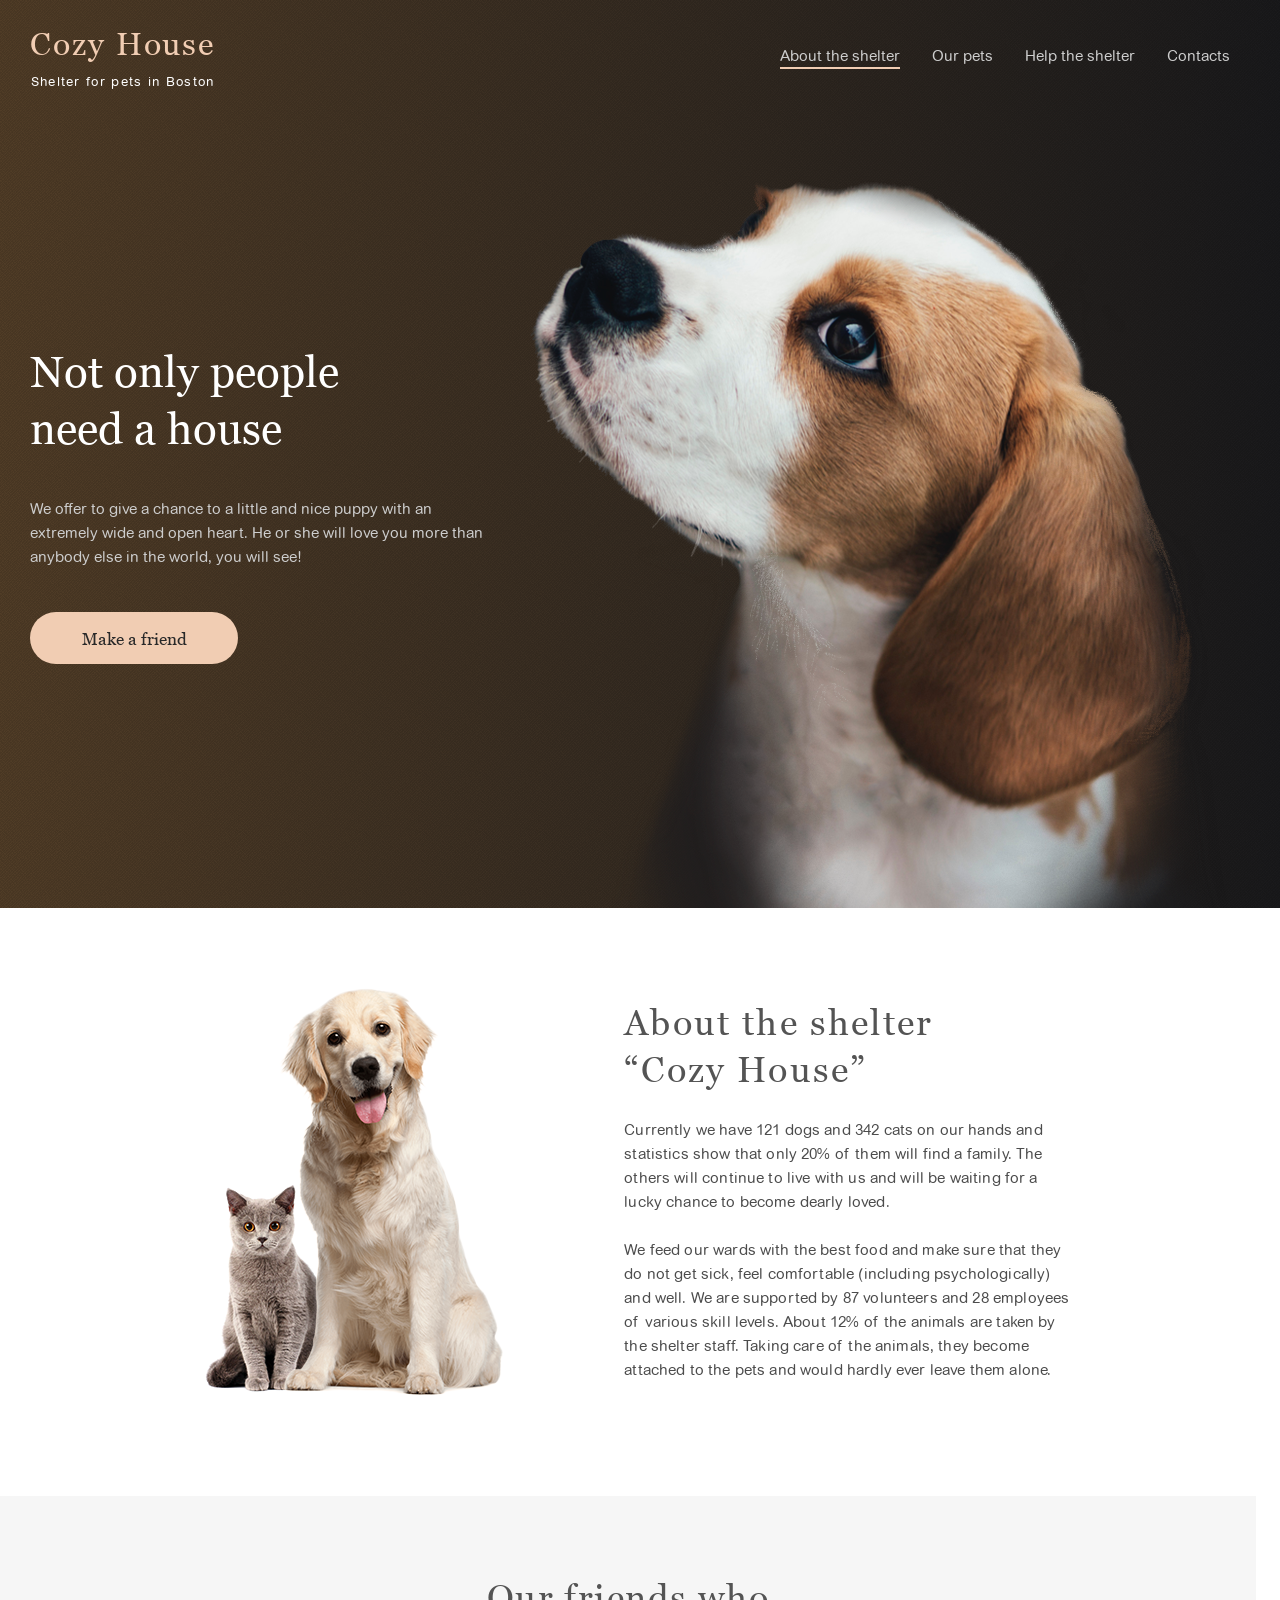
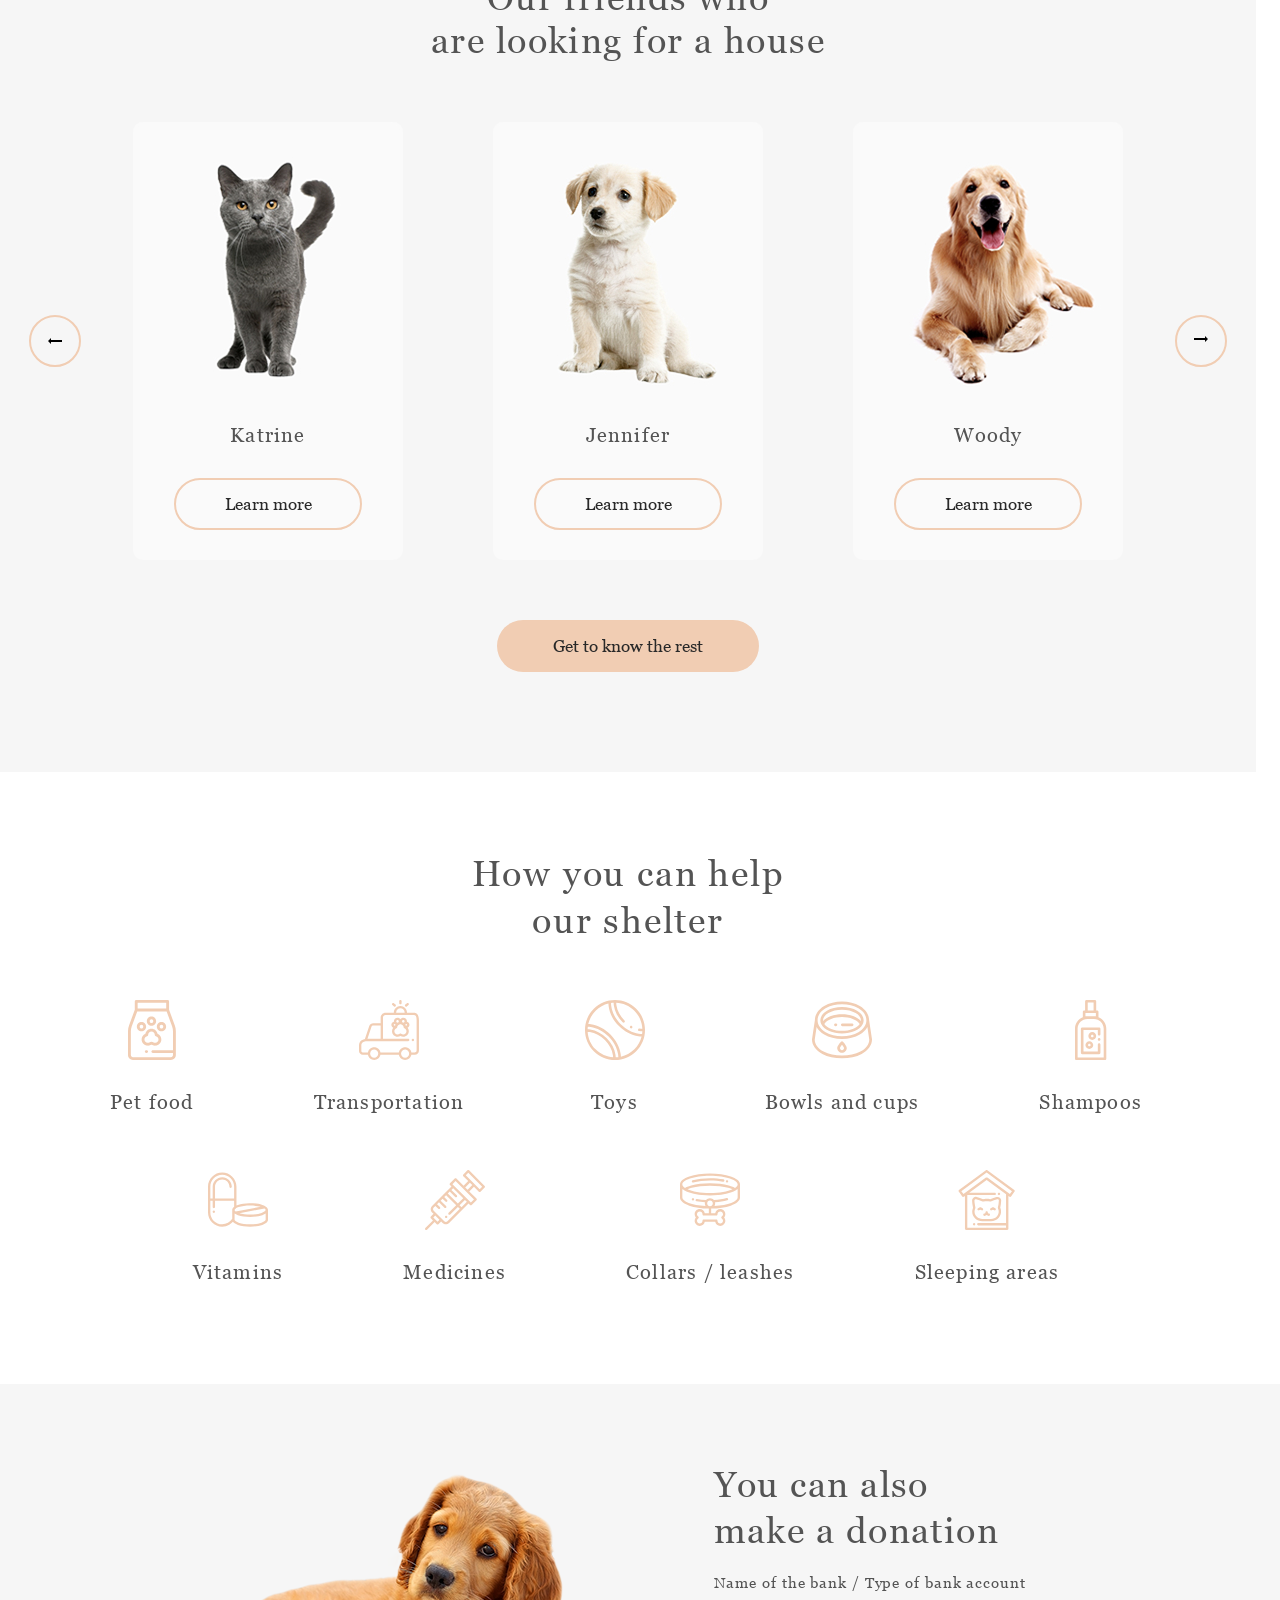
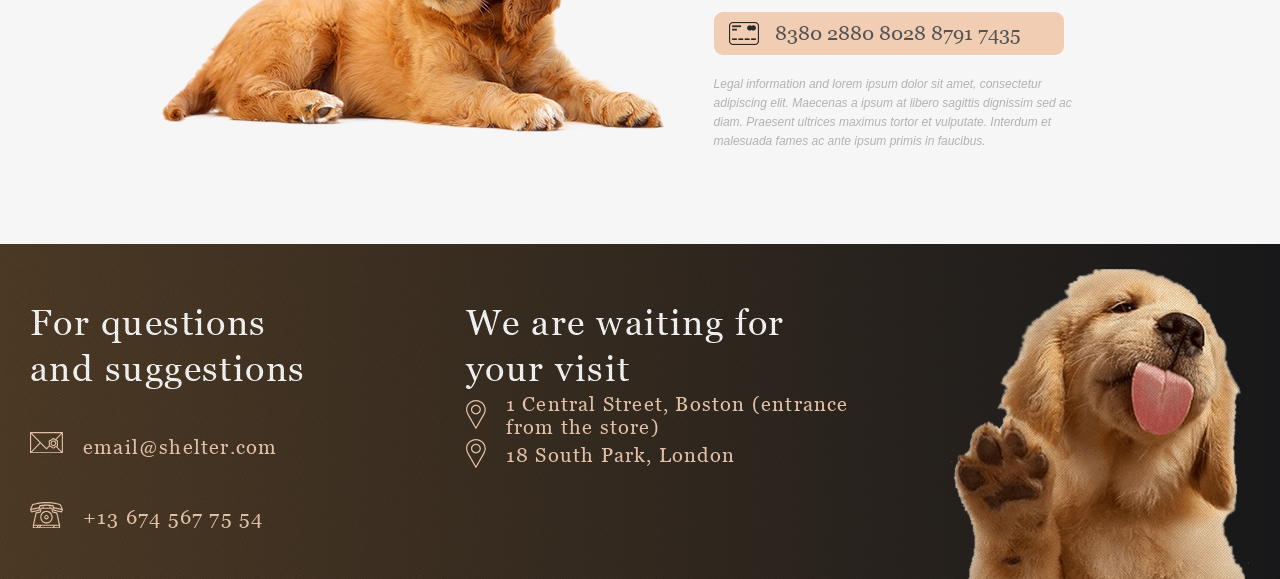
==== commit 940dad3f: "feat: complete footer responsive layout and refine section spacing (Mon, Jun 15, 2026 09:25:03 PM)" ====
--- a/index.html
+++ b/index.html
@@ -462,7 +462,7 @@
               </a>
             </article>
             <article class="visit">
-              <h3 class="visit__title">We are waiting <br />for your visit</h3>
+              <h3 class="visit__title">We are waiting for your visit</h3>
               <div class="visit__boston">
                 <div class="visit__icon">
                   <svg viewBox="0 0 22 32" fill="currentColor">
--- a/css/style.css
+++ b/css/style.css
@@ -371,35 +371,72 @@
 }
 
 .footer {
-  padding-top: 2.5rem;
+  padding: 2.5rem 0 0 0;
+}
+@media only screen and (max-width: 375px) {
+  .footer {
+    padding: 30px 0 0 0;
+  }
 }
 
 .footer__wrapper {
   display: flex;
-}
-.footer__wrapper img {
-  height: 100%;
-  padding: 8px 17px 0 0;
+  gap: 114px;
+  margin-top: 1rem;
+}
+@media only screen and (max-width: 768px) {
+  .footer__wrapper {
+    flex-direction: column;
+    align-items: center;
+    gap: 65px;
+  }
+}
+.footer__content-wrapper {
+  display: flex;
+  gap: 136px;
+}
+@media only screen and (max-width: 768px) {
+  .footer__content-wrapper {
+    gap: 35px;
+    padding: 0 0 30px 13px;
+    margin: -25px 0 0 0;
+  }
+}
+@media only screen and (max-width: 375px) {
+  .footer__content-wrapper {
+    flex-direction: column;
+    align-items: center;
+    gap: 40px;
+    padding: 0;
+    margin: -35px 0 0 -2px;
+  }
 }
 
 .questions {
   display: flex;
   flex-direction: column;
-  gap: 2.5rem;
+  gap: 2.4rem;
   color: #f1cdb3;
-  margin-top: 1.5rem;
   max-width: 300px;
 }
-
-.content-wrapper {
-  display: flex;
+@media only screen and (max-width: 375px) {
+  .questions {
+    align-items: center;
+  }
 }
 
 .questions__title,
 .visit__title {
   color: #fff;
-  letter-spacing: 0.05em;
+  letter-spacing: 0.04em;
   line-height: 1.3;
+}
+@media only screen and (max-width: 375px) {
+  .questions__title,
+  .visit__title {
+    font-size: 25px;
+    text-align: center;
+  }
 }
 
 .questions__email,
@@ -412,11 +449,7 @@
 }
 
 .questions__email {
-  display: flex;
-  align-items: center;
   gap: 20px;
-  text-decoration: none;
-  color: inherit;
 }
 
 .questions__email,
@@ -427,21 +460,20 @@
 }
 
 .questions__icon {
-  width: 2.5rem;
-  height: 1.875rem;
-}
-
-.questions__phone {
-  display: flex;
-  align-items: center;
-  gap: 1.25rem;
+  width: 40px;
+  height: 32px;
 }
 
 .visit {
   display: flex;
   flex-direction: column;
   color: #f1cdb3;
-  margin: 1.5rem 124px 0 auto;
+}
+@media only screen and (max-width: 375px) {
+  .visit {
+    gap: 40px;
+    padding: 0;
+  }
 }
 
 .footer__address,
@@ -450,20 +482,29 @@
   font-style: normal;
   letter-spacing: 0.06em;
   line-height: 1.15;
-  max-width: 300px;
-}
-
-.visit__boston {
-  padding-top: 1.875rem;
-}
-
-.visit__london {
-  padding-top: 2.1875rem;
+  width: 100%;
+}
+@media only screen and (max-width: 375px) {
+  .footer__address,
+  .questions__link {
+    letter-spacing: 0.03em;
+  }
 }
 
 .visit__icon {
   width: 22px;
   height: 32px;
+}
+
+.footer__img {
+  height: 100%;
+  margin: -31px 0 0 -30px;
+}
+@media only screen and (max-width: 375px) {
+  .footer__img {
+    width: 92%;
+    margin: -28px 0 0 0;
+  }
 }
 
 .bg--gradient {
@@ -589,8 +630,8 @@
 }
 @media only screen and (max-width: 768px) {
   .hero__img .img__hero {
-    width: 80%;
-    margin: -26px 0 0 132px;
+    width: 76%;
+    margin: -25px 0 0 140px;
   }
 }
 @media only screen and (max-width: 375px) {
@@ -602,6 +643,11 @@
 
 .about {
   margin: 5rem 0 6.25rem 0;
+}
+@media only screen and (max-width: 375px) {
+  .about {
+    margin: 54px 0 6.25rem 0;
+  }
 }
 
 .about__wrapper {
@@ -621,7 +667,7 @@
 }
 @media only screen and (max-width: 768px) {
   .about__img img {
-    margin: 54px 9px 0 -15px;
+    margin: 53px 10px 0 -15px;
   }
 }
 @media only screen and (max-width: 375px) {
@@ -662,12 +708,11 @@
 .title__about {
   max-width: 370px;
   width: 100%;
+  letter-spacing: 4%;
 }
 @media only screen and (max-width: 768px) {
   .title__about {
-    width: 80%;
-    margin: -24px 0 0 -12px;
-    letter-spacing: 4%;
+    margin: 4px 0 0 -12px;
   }
 }
 @media only screen and (max-width: 375px) {
@@ -687,7 +732,7 @@
 @media only screen and (max-width: 768px) {
   .text__about {
     letter-spacing: 1%;
-    margin: -4px 0 0 -12px;
+    margin: -2px 0 0 -12px;
   }
 }
 @media only screen and (max-width: 375px) {
@@ -702,8 +747,8 @@
   flex-direction: column;
   justify-content: center;
   background-color: #f6f6f6;
-  padding: 5.2rem 0 6.25rem 0;
-  margin: 0 16px 0 0;
+  padding: 5rem 0 6.25rem 0;
+  margin: 0 24px 0 0;
 }
 @media only screen and (max-width: 768px) {
   .pets {
@@ -719,7 +764,7 @@
 
 .pets__title {
   text-align: center;
-  letter-spacing: 0.06em;
+  letter-spacing: 0.04em;
   line-height: 1.2;
 }
 @media only screen and (max-width: 768px) {
@@ -905,7 +950,8 @@
 .help__title {
   text-align: center;
   padding: 0 0 3.125rem 0;
-  margin: -4px -14px 0 -34px;
+  margin: -1px -10px 0 -34px;
+  letter-spacing: 0.05em;
 }
 @media only screen and (max-width: 768px) {
   .help__title {
@@ -924,8 +970,8 @@
   display: flex;
   justify-content: center;
   flex-direction: column;
-  gap: 3.75rem 7.5rem;
-  margin: 4px 6px 0 -12px;
+  gap: 3.6rem 7.5rem;
+  margin: 7px 14px 0 -14px;
 }
 @media only screen and (max-width: 768px) {
   .help__items {
@@ -998,11 +1044,11 @@
 
 .donation {
   background-color: #f6f6f6;
-  padding: 5rem 0 5.625rem 0;
+  padding: 5rem 0 6rem 0;
 }
 @media only screen and (max-width: 375px) {
   .donation {
-    padding: 50px 40px;
+    margin: -33px 0px;
   }
 }
 
@@ -1028,18 +1074,17 @@
 .donation__img {
   flex: 0 0 44%;
   padding-top: 9px;
-}
-.donation__img img {
-  margin-left: 18px;
-}
-@media only screen and (max-width: 768px) {
-  .donation__img img {
+  margin-left: 16px;
+}
+@media only screen and (max-width: 768px) {
+  .donation__img {
     margin: -10px 0 0 -13px;
   }
 }
 @media only screen and (max-width: 375px) {
-  .donation__img img {
+  .donation__img {
     margin: 0;
+    padding: 0;
   }
 }
 
@@ -1050,7 +1095,7 @@
   flex-direction: column;
   justify-content: center;
   gap: 1.25rem;
-  margin: 3px 36px 0 0;
+  margin: 2px 38px 0 0;
 }
 @media only screen and (max-width: 768px) {
   .donation__content {
@@ -1061,12 +1106,12 @@
 @media only screen and (max-width: 375px) {
   .donation__content {
     margin: 0;
-    gap: 20px;
+    gap: 22px;
   }
 }
 
 .donation__title {
-  letter-spacing: 0.05em;
+  letter-spacing: 0.04em;
 }
 @media only screen and (max-width: 768px) {
   .donation__title {
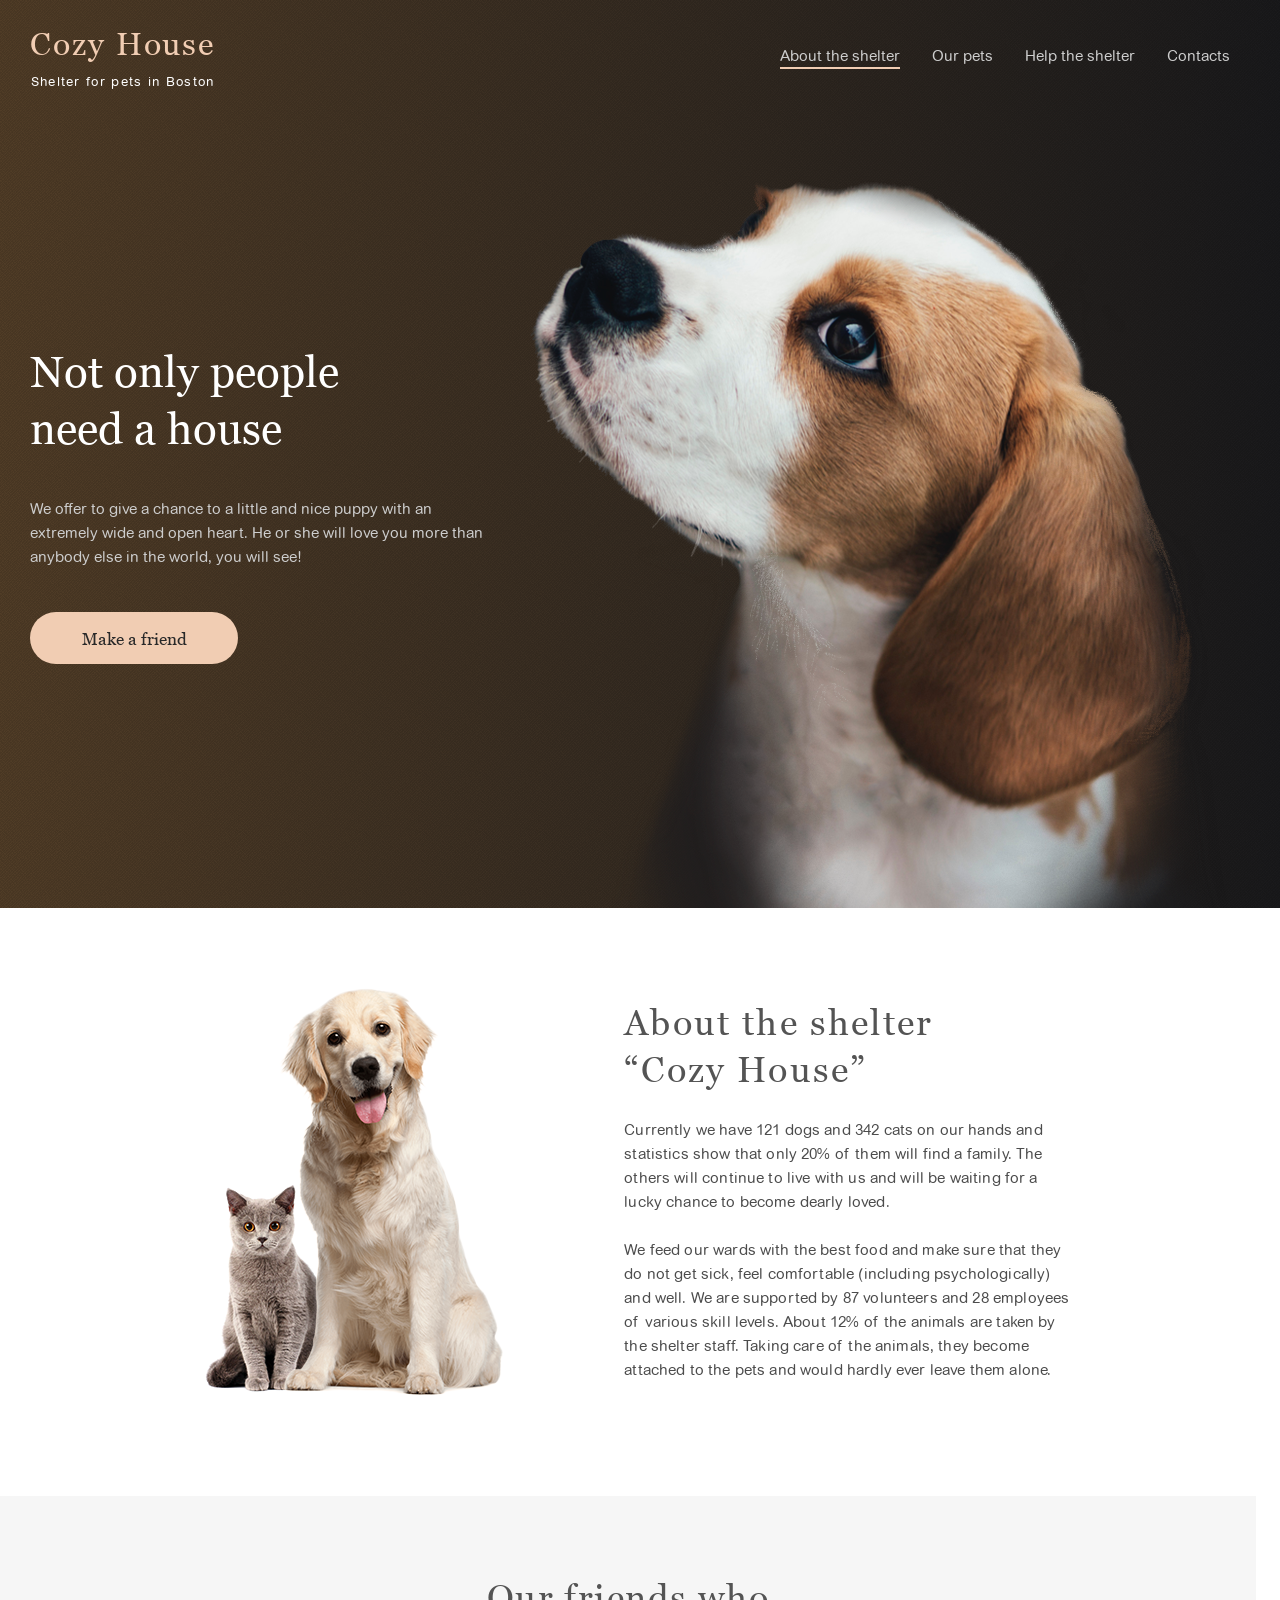
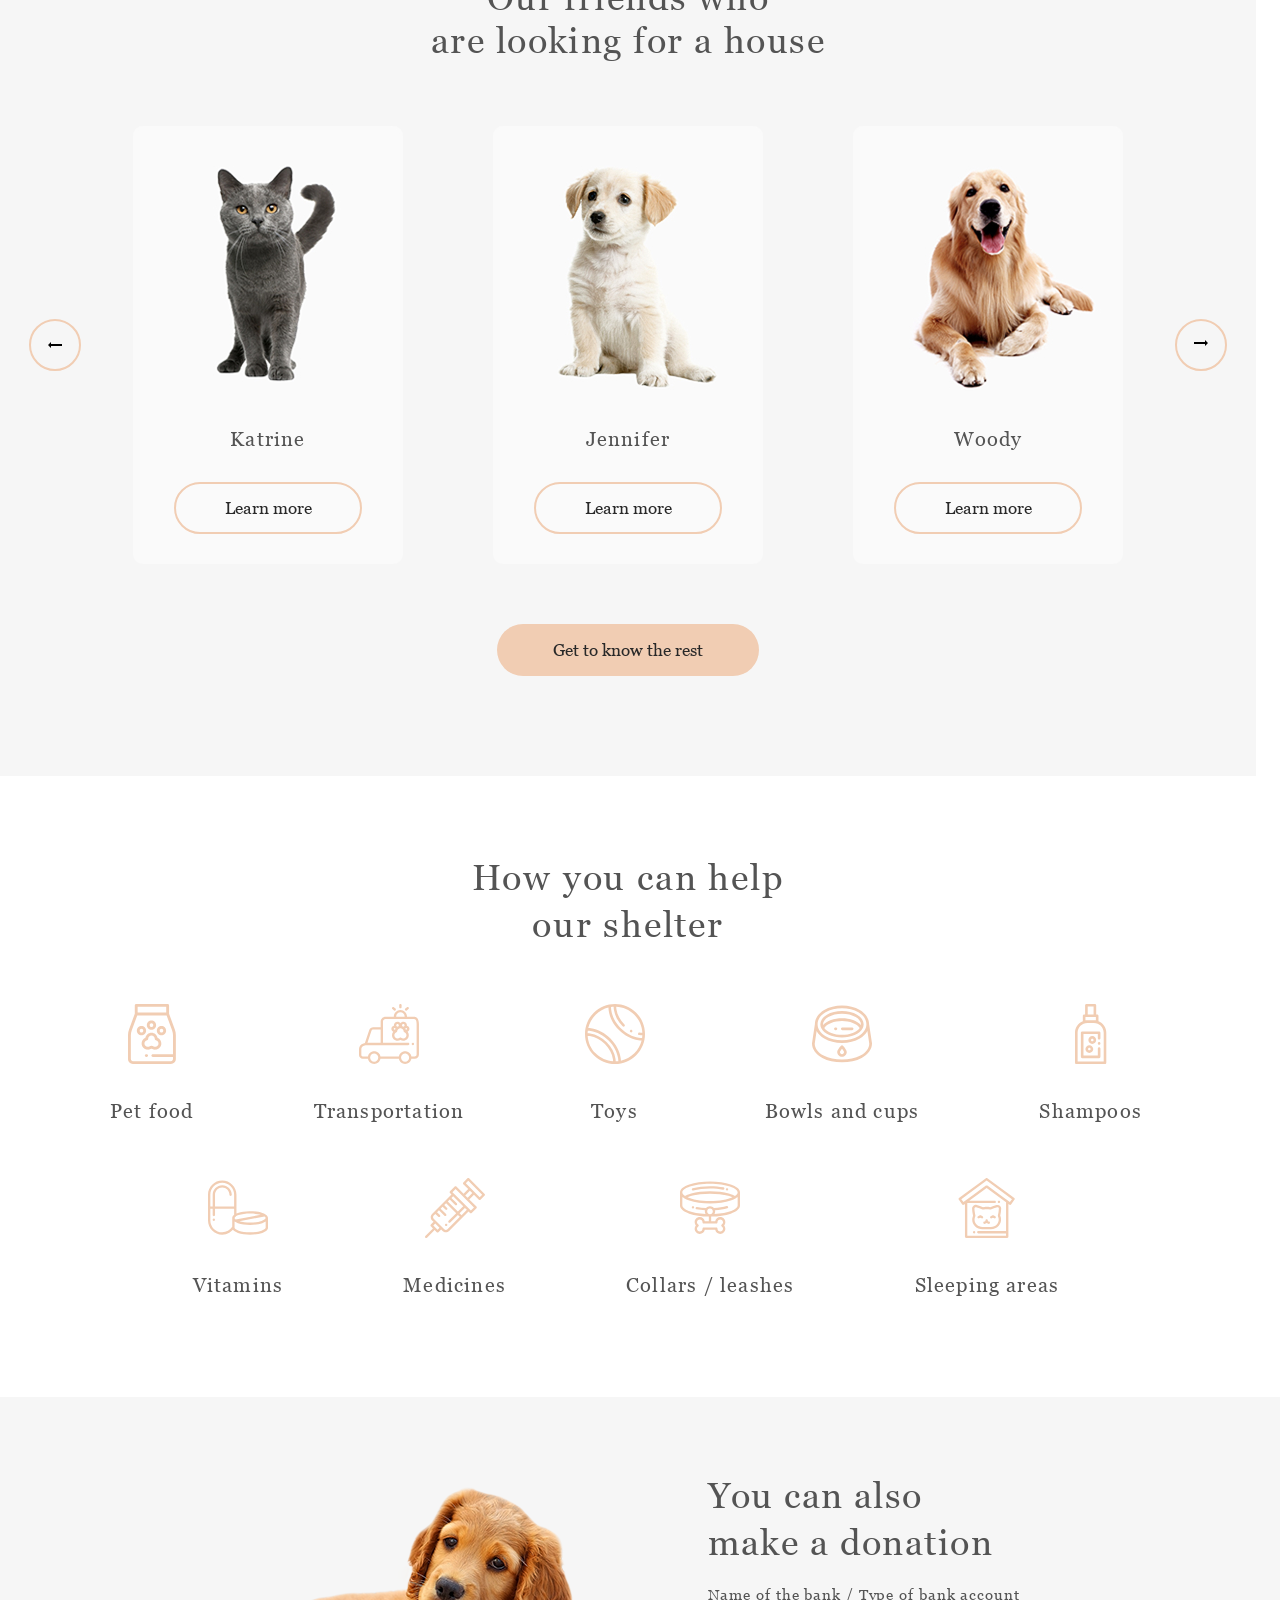
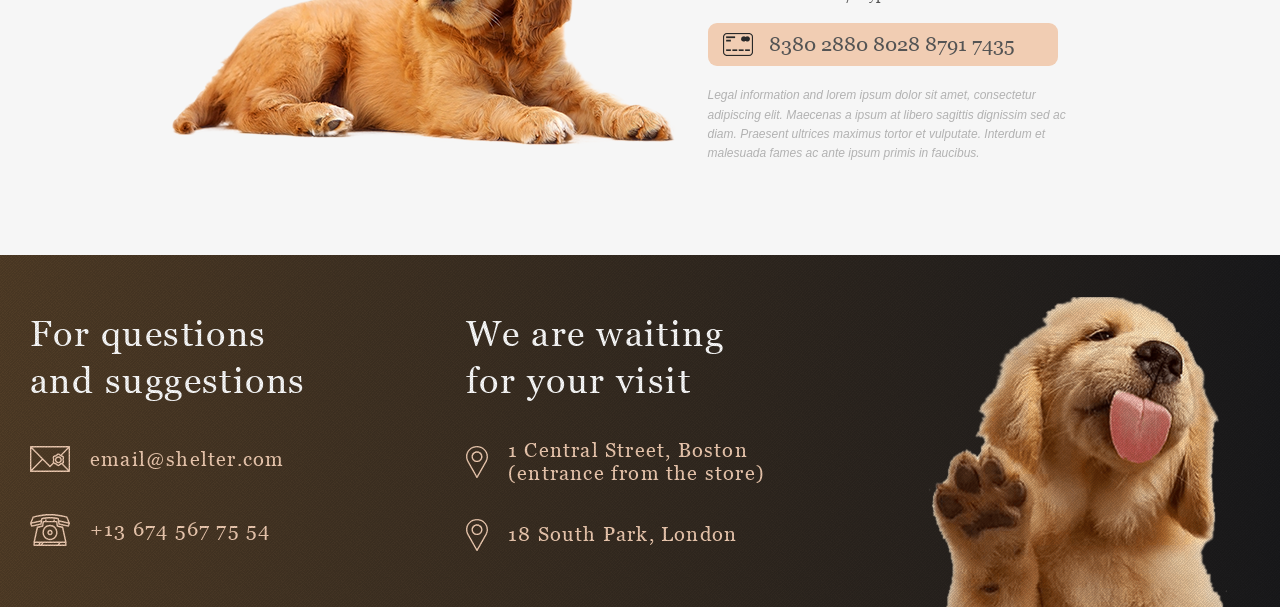
==== commit ea80300c: "feat: add landing page responsiveness and pixel-perfect omprovments (Wed, Jun 17, 2026 10:54:11 PM)" ====
--- a/index.html
+++ b/index.html
@@ -424,7 +424,11 @@
               <h3 class="questions__title">For questions and suggestions</h3>
               <a href="mailto:email@shelter.com" class="questions__email">
                 <span class="questions__icon">
-                  <svg viewBox="0 0 40 26" fill="currentColor">
+                  <svg
+                    class="questions__email"
+                    viewBox="0 0 40 26"
+                    fill="currentColor"
+                  >
                     <path
                       d="M39.315 0H0.684964C0.5033 0 0.329077 0.0732456 0.200621 0.203625C0.0721657 0.334003 0 0.510836 0 0.695219V25.3048C0 25.4892 0.0721657 25.666 0.200621 25.7964C0.329077 25.9268 0.5033 26 0.684964 26H39.315C39.4967 26 39.6709 25.9268 39.7994 25.7964C39.9278 25.666 40 25.4892 40 25.3048V0.695219C40 0.510836 39.9278 0.334003 39.7994 0.203625C39.6709 0.0732456 39.4967 0 39.315 0ZM32.5774 15.0331C32.6846 15.5259 32.7954 16.0355 32.6513 16.2882C32.4966 16.5596 31.9966 16.7173 31.5131 16.8699C31.1316 16.9902 30.7373 17.1147 30.3857 17.3212C30.0461 17.5206 29.7523 17.8001 29.4683 18.0704C29.0772 18.4426 28.7079 18.794 28.374 18.794C28.04 18.794 27.6706 18.4425 27.2797 18.0704C26.9956 17.8001 26.7018 17.5205 26.3622 17.3212C26.0107 17.1147 25.6163 16.9903 25.2348 16.8699C24.7513 16.7173 24.2513 16.5596 24.0967 16.2882C23.9526 16.0355 24.0633 15.5259 24.1705 15.0331C24.2584 14.6285 24.3493 14.2103 24.3493 13.7821C24.3493 13.354 24.2584 12.9356 24.1705 12.5311C24.0633 12.0383 23.9526 11.5288 24.0967 11.2759C24.2513 11.0046 24.7513 10.8468 25.2348 10.6942C25.6163 10.5739 26.0107 10.4494 26.3622 10.243C26.7018 10.0435 26.9956 9.76403 27.2797 9.49373C27.6706 9.12165 28.04 8.77015 28.374 8.77015C28.7079 8.77015 29.0773 9.12165 29.4683 9.49373C29.7523 9.76403 30.0461 10.0435 30.3857 10.243C30.7373 10.4493 31.1316 10.5738 31.5131 10.6941C31.9966 10.8467 32.4966 11.0045 32.6512 11.2758C32.7954 11.5286 32.6846 12.0381 32.5774 12.5309C32.4895 12.9354 32.3986 13.3537 32.3986 13.7819C32.3986 14.2102 32.4895 14.6286 32.5774 15.0331ZM30.5975 8.66076C30.5345 8.60237 30.4705 8.54156 30.4053 8.47955C29.8904 7.98955 29.2497 7.3798 28.374 7.3798C27.4982 7.3798 26.8575 7.98955 26.3426 8.47955C26.1045 8.70609 25.8796 8.92013 25.6761 9.03961C25.4574 9.168 25.1518 9.26449 24.8281 9.36655C24.1276 9.58763 23.3336 9.8381 22.9109 10.5797C22.5001 11.3004 22.6768 12.1134 22.8328 12.8307C22.9081 13.1777 22.9794 13.5055 22.9794 13.7821C22.9794 14.0587 22.9081 14.3866 22.8328 14.7336C22.6975 15.3556 22.5473 16.0496 22.7775 16.693L19.9997 19.5464L2.32449 1.39044H37.6748L30.5975 8.66076ZM11.7007 13L1.36993 23.6116V2.38812L11.7007 13ZM12.6635 13.989L19.5124 21.0242C19.5761 21.0896 19.6519 21.1416 19.7356 21.177C19.8192 21.2125 19.9089 21.2308 19.9996 21.2308C20.0902 21.2308 20.18 21.2125 20.2636 21.177C20.3472 21.1416 20.4231 21.0896 20.4868 21.0242L23.6841 17.7398C24.044 17.9494 24.4495 18.0781 24.8281 18.1976C25.1518 18.2997 25.4575 18.3962 25.6761 18.5245C25.8796 18.644 26.1044 18.8581 26.3426 19.0846C26.8575 19.5746 27.4982 20.1844 28.374 20.1844C29.2496 20.1844 29.8904 19.5746 30.4053 19.0846C30.6434 18.858 30.8682 18.644 31.0718 18.5244C31.2043 18.4466 31.3691 18.3806 31.5502 18.3179L37.675 24.6094H2.32431L12.6635 13.989ZM32.9664 17.7946C33.3117 17.6108 33.6223 17.3612 33.8371 16.9846C34.2479 16.2639 34.0711 15.4508 33.9151 14.7336C33.8398 14.3866 33.7686 14.0587 33.7686 13.7821C33.7686 13.5055 33.8398 13.1777 33.9151 12.8307C34.0711 12.1134 34.2479 11.3005 33.837 10.5797C33.4142 9.8381 32.6203 9.58763 31.9197 9.36655L31.8559 9.34634L38.6301 2.38738V23.6122L32.9664 17.7946Z"
                       fill="currentColor"
@@ -439,7 +443,11 @@
               </a>
               <a href="tel:+136745677554" class="questions__phone">
                 <span class="questions__icon">
-                  <svg viewBox="0 0 40 32" fill="currentColor">
+                  <svg
+                    class="questions__phone"
+                    viewBox="0 0 40 32"
+                    fill="currentColor"
+                  >
                     <path
                       d="M39.9461 8.89543L37.5102 2.9049C37.4685 2.80251 37.4043 2.71139 37.3226 2.63868C37.2408 2.56598 37.1437 2.51367 37.0389 2.48585L34.111 1.70799C25.5388 -0.569376 14.4609 -0.569281 5.88906 1.70799L2.96105 2.48585C2.85626 2.51367 2.75918 2.56598 2.67743 2.63868C2.59568 2.71139 2.53147 2.80251 2.48984 2.9049L0.0539764 8.89543C-0.0131281 9.06038 -0.0178273 9.24503 0.0407965 9.41333L1.01509 12.2089C1.07166 12.3713 1.18339 12.5075 1.32986 12.5925C1.47633 12.6775 1.64776 12.7056 1.8128 12.6717L11.0692 10.7747C11.2084 10.7462 11.3359 10.675 11.4348 10.5706C11.5337 10.4661 11.5993 10.3334 11.623 10.19L12.4245 5.32594C16.8365 4.18994 23.1635 4.18994 27.5753 5.32594L28.3769 10.19C28.4006 10.3335 28.4662 10.4663 28.5651 10.5707C28.664 10.6751 28.7915 10.7463 28.9307 10.7748L38.187 12.6718C38.3521 12.7056 38.5234 12.6774 38.6699 12.5924C38.8164 12.5075 38.9281 12.3714 38.9848 12.209L39.9592 9.41343C40.0178 9.2451 40.0131 9.06043 39.9461 8.89543ZM2.13193 11.1412L1.63183 9.70624L10.5973 7.78606L10.321 9.46295L2.13193 11.1412ZM11.6222 4.0568C11.4935 4.09314 11.3777 4.16636 11.2883 4.26784C11.1989 4.36933 11.1396 4.49486 11.1174 4.62969L10.848 6.26453L1.85991 8.1896L3.65015 3.78707L6.2409 3.09877C14.5991 0.878304 25.4007 0.878208 33.7593 3.09877L36.35 3.78707L38.1403 8.1896L29.1522 6.26453L28.8828 4.62969C28.8606 4.49487 28.8013 4.36936 28.7119 4.26788C28.6224 4.1664 28.5066 4.09318 28.378 4.0568C23.6016 2.70615 16.3984 2.70615 11.6222 4.0568ZM37.8681 11.1412L29.6792 9.46295L29.4028 7.78606L38.3682 9.70624L37.8681 11.1412Z"
                       fill="currentColor"
--- a/css/style.css
+++ b/css/style.css
@@ -257,7 +257,7 @@
 }
 @media only screen and (max-width: 375px) {
   .card__img {
-    margin: -12px 8px 9px 0;
+    margin: -22px 2px 14px 2px;
   }
 }
 
@@ -391,15 +391,21 @@
     gap: 65px;
   }
 }
+@media only screen and (max-width: 375px) {
+  .footer__wrapper {
+    margin-top: 0.8rem;
+  }
+}
+
 .footer__content-wrapper {
   display: flex;
   gap: 136px;
 }
 @media only screen and (max-width: 768px) {
   .footer__content-wrapper {
-    gap: 35px;
-    padding: 0 0 30px 13px;
-    margin: -25px 0 0 0;
+    gap: 40px;
+    padding: 0 0 12px 30px;
+    margin: -27px 0 0 0;
   }
 }
 @media only screen and (max-width: 375px) {
@@ -415,7 +421,7 @@
 .questions {
   display: flex;
   flex-direction: column;
-  gap: 2.4rem;
+  gap: 2.6rem;
   color: #f1cdb3;
   max-width: 300px;
 }
@@ -439,6 +445,10 @@
   }
 }
 
+.visit__title {
+  max-width: 270px;
+}
+
 .questions__email,
 .questions__phone,
 .visit__boston,
@@ -459,7 +469,11 @@
   line-height: 1.15;
 }
 
-.questions__icon {
+.questions__icon .questions__email {
+  width: 40px;
+  height: 26px;
+}
+.questions__icon .questions__phone {
   width: 40px;
   height: 32px;
 }
@@ -468,6 +482,12 @@
   display: flex;
   flex-direction: column;
   color: #f1cdb3;
+  gap: 34px;
+}
+@media only screen and (max-width: 768px) {
+  .visit {
+    gap: 32px;
+  }
 }
 @media only screen and (max-width: 375px) {
   .visit {
@@ -482,6 +502,7 @@
   font-style: normal;
   letter-spacing: 0.06em;
   line-height: 1.15;
+  max-width: 320px;
   width: 100%;
 }
 @media only screen and (max-width: 375px) {
@@ -498,7 +519,13 @@
 
 .footer__img {
   height: 100%;
-  margin: -31px 0 0 -30px;
+  margin: -14px 0 0 -14px;
+}
+@media only screen and (max-width: 768px) {
+  .footer__img {
+    width: 41%;
+    margin: -12px 0 0 -24px;
+  }
 }
 @media only screen and (max-width: 375px) {
   .footer__img {
@@ -553,7 +580,8 @@
     display: flex;
     flex-direction: column;
     align-items: center;
-    margin: 57px 0 0 -28px;
+    margin: 60px 0 0 -28px;
+    gap: 40px;
   }
 }
 @media only screen and (max-width: 375px) {
@@ -569,13 +597,14 @@
 @media only screen and (max-width: 768px) {
   .hero__article .title__hero {
     max-width: 410px;
-    margin-right: 48px;
+    margin-right: 44px;
+    padding-bottom: 0;
   }
 }
 @media only screen and (max-width: 375px) {
   .hero__article .title__hero {
     width: 80%;
-    margin: -2px 0 4px 22px;
+    margin: -2px 0 0 30px;
     font-size: 25px;
     letter-spacing: 6%;
   }
@@ -587,12 +616,16 @@
 @media only screen and (max-width: 768px) {
   .hero__article .text__hero {
     max-width: 460px;
+    letter-spacing: 0.01em;
+    font-size: 14px;
+    line-height: 1.7;
   }
 }
 @media only screen and (max-width: 375px) {
   .hero__article .text__hero {
-    width: 100%;
-    letter-spacing: -4%;
+    margin: -2px 0 0 10px;
+    letter-spacing: -5%;
+    font-size: inherit;
   }
 }
 
@@ -612,11 +645,12 @@
 @media only screen and (max-width: 768px) {
   .button__hero {
     margin-left: 0px;
+    margin-top: 0.1rem;
   }
 }
 @media only screen and (max-width: 375px) {
   .button__hero {
-    margin-left: 20px;
+    margin: -2px 0 0 26px;
   }
 }
 
@@ -630,8 +664,8 @@
 }
 @media only screen and (max-width: 768px) {
   .hero__img .img__hero {
-    width: 76%;
-    margin: -25px 0 0 140px;
+    width: 78%;
+    margin: -22px 0 0 138px;
   }
 }
 @media only screen and (max-width: 375px) {
@@ -662,12 +696,18 @@
     gap: 0;
   }
 }
+@media only screen and (max-width: 375px) {
+  .about__wrapper {
+    gap: 24px;
+  }
+}
+
 .about__img img {
   flex: 0 0 24.2%;
 }
 @media only screen and (max-width: 768px) {
   .about__img img {
-    margin: 53px 10px 0 -15px;
+    margin: 80px 14px 0 -10px;
   }
 }
 @media only screen and (max-width: 375px) {
@@ -690,13 +730,14 @@
   .about__article {
     padding: 0;
     max-width: 430px;
+    gap: 1.6rem;
   }
 }
 @media only screen and (max-width: 375px) {
   .about__article {
     max-width: 430px;
     text-align: justify;
-    margin: -17px 0 0 4px;
+    margin: -15px 0 0 4px;
   }
 }
 
@@ -712,16 +753,14 @@
 }
 @media only screen and (max-width: 768px) {
   .title__about {
-    margin: 4px 0 0 -12px;
+    margin: -1px 0 0 -10px;
   }
 }
 @media only screen and (max-width: 375px) {
   .title__about {
-    width: 100%;
     font-size: 25px;
     text-align: center;
-    line-height: 130%;
-    padding: 0 0 0 20px;
+    padding: 0 0 0 15px;
   }
 }
 
@@ -731,7 +770,7 @@
 }
 @media only screen and (max-width: 768px) {
   .text__about {
-    letter-spacing: 1%;
+    letter-spacing: 0%;
     margin: -2px 0 0 -12px;
   }
 }
@@ -769,7 +808,7 @@
 }
 @media only screen and (max-width: 768px) {
   .pets__title {
-    margin: -2px 0 0 0;
+    margin: 3px 0 0 0;
     letter-spacing: 0.04em;
   }
 }
@@ -793,7 +832,7 @@
   display: flex;
   justify-content: center;
   align-items: center;
-  margin-top: 3.75rem;
+  margin-top: 4rem;
 }
 .pets__slider svg {
   width: 14px;
@@ -848,7 +887,7 @@
 }
 @media only screen and (max-width: 768px) {
   .pets__btn {
-    margin: 54px auto 0 auto;
+    margin: 58px auto 0 auto;
   }
 }
 @media only screen and (max-width: 375px) {
@@ -955,7 +994,7 @@
 }
 @media only screen and (max-width: 768px) {
   .help__title {
-    margin: -6px -8px 0 -36px;
+    margin: -2px -10px 0 -33px;
     letter-spacing: 0.04em;
   }
 }
@@ -977,8 +1016,8 @@
   .help__items {
     display: grid;
     grid-template-columns: repeat(3, 1fr);
-    gap: 2.8rem;
-    margin: 3px 58px 0 29px;
+    gap: 3rem;
+    margin: 3px 54px 0 30px;
   }
   .help__items .help__first-row,
   .help__items .help__second-row {
@@ -1004,7 +1043,7 @@
 .help__item {
   display: flex;
   flex-direction: column;
-  gap: 1.5rem;
+  gap: 1.8rem;
   text-align: center;
   color: #545454;
 }
@@ -1072,13 +1111,12 @@
 }
 
 .donation__img {
-  flex: 0 0 44%;
+  flex: 0 0 47%;
   padding-top: 9px;
-  margin-left: 16px;
 }
 @media only screen and (max-width: 768px) {
   .donation__img {
-    margin: -10px 0 0 -13px;
+    margin: -5px 0 0 -25px;
   }
 }
 @media only screen and (max-width: 375px) {
@@ -1095,12 +1133,13 @@
   flex-direction: column;
   justify-content: center;
   gap: 1.25rem;
-  margin: 2px 38px 0 0;
+  margin: 0 18px 0 -52px;
+  flex: 0 0 34%;
 }
 @media only screen and (max-width: 768px) {
   .donation__content {
-    margin: -3px 0 0 -24px;
-    gap: 18px;
+    margin: 0 0 0 -22px;
+    gap: 20px;
   }
 }
 @media only screen and (max-width: 375px) {
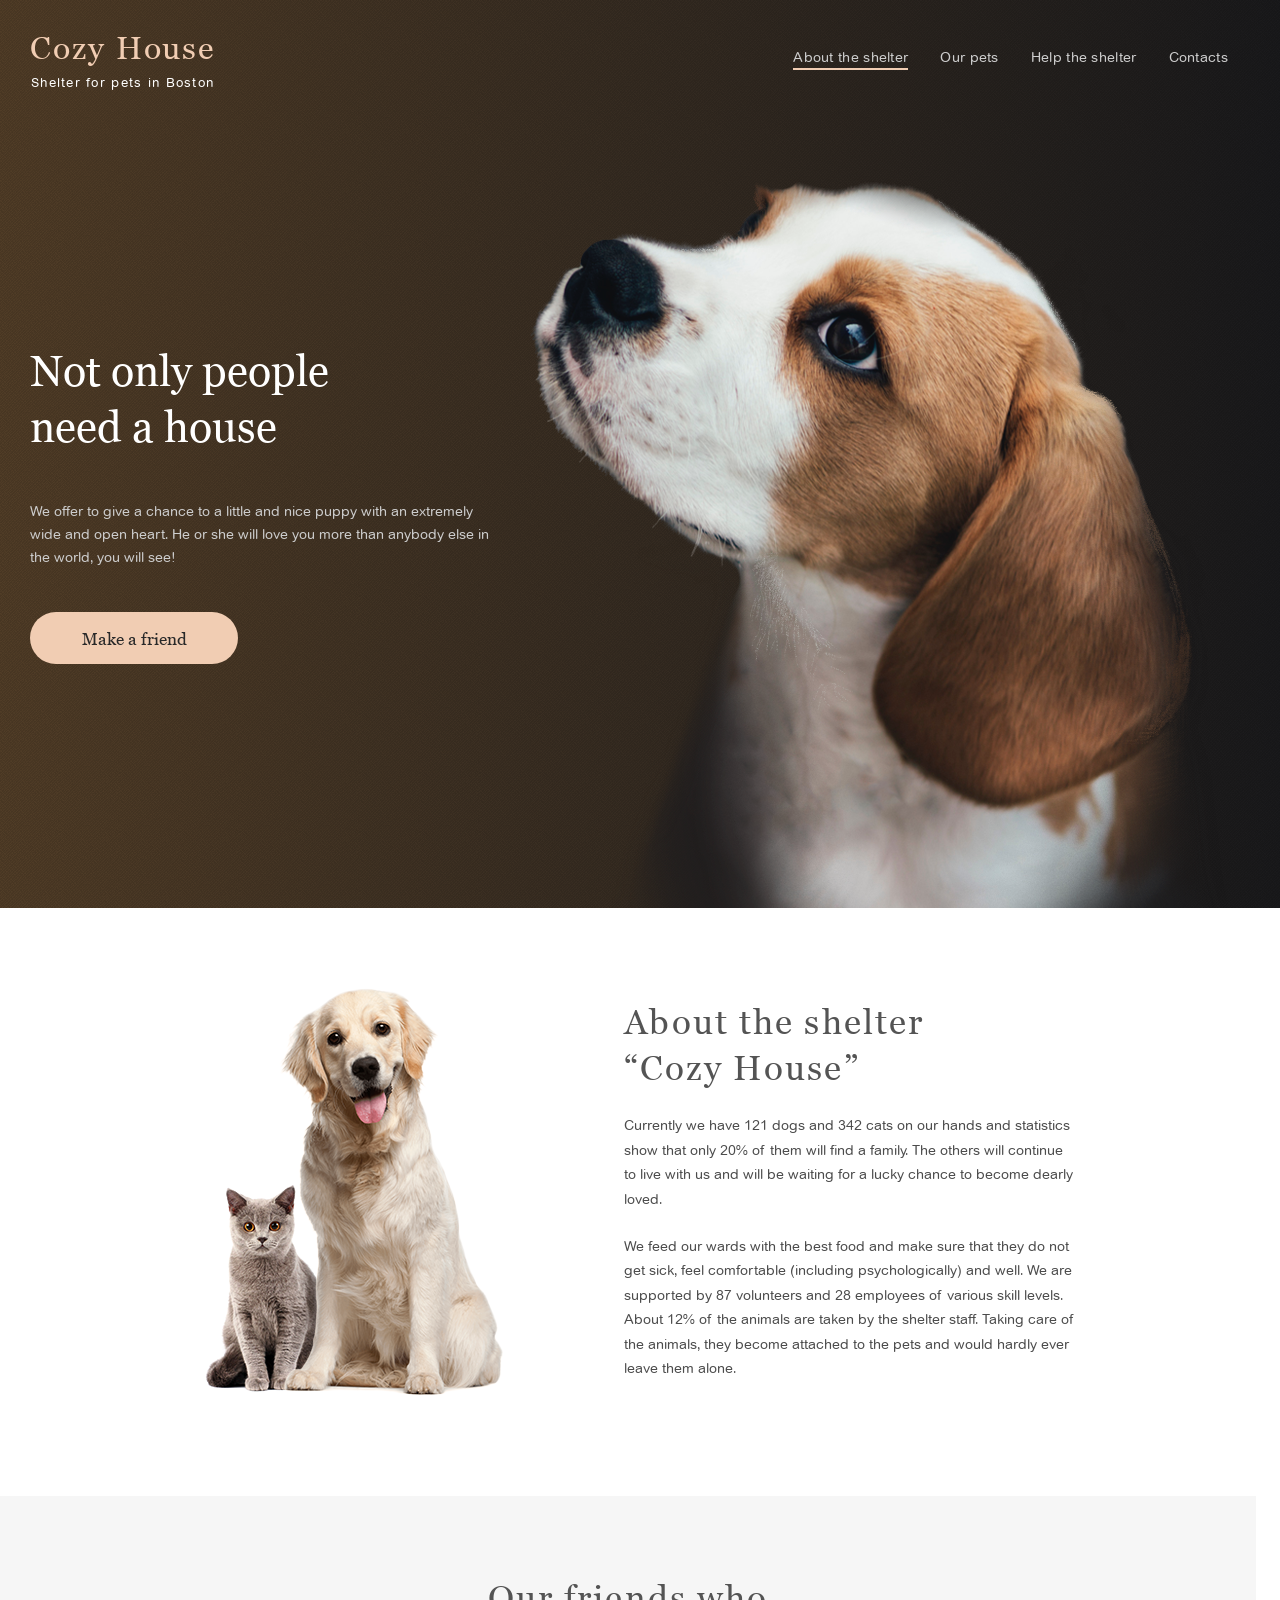
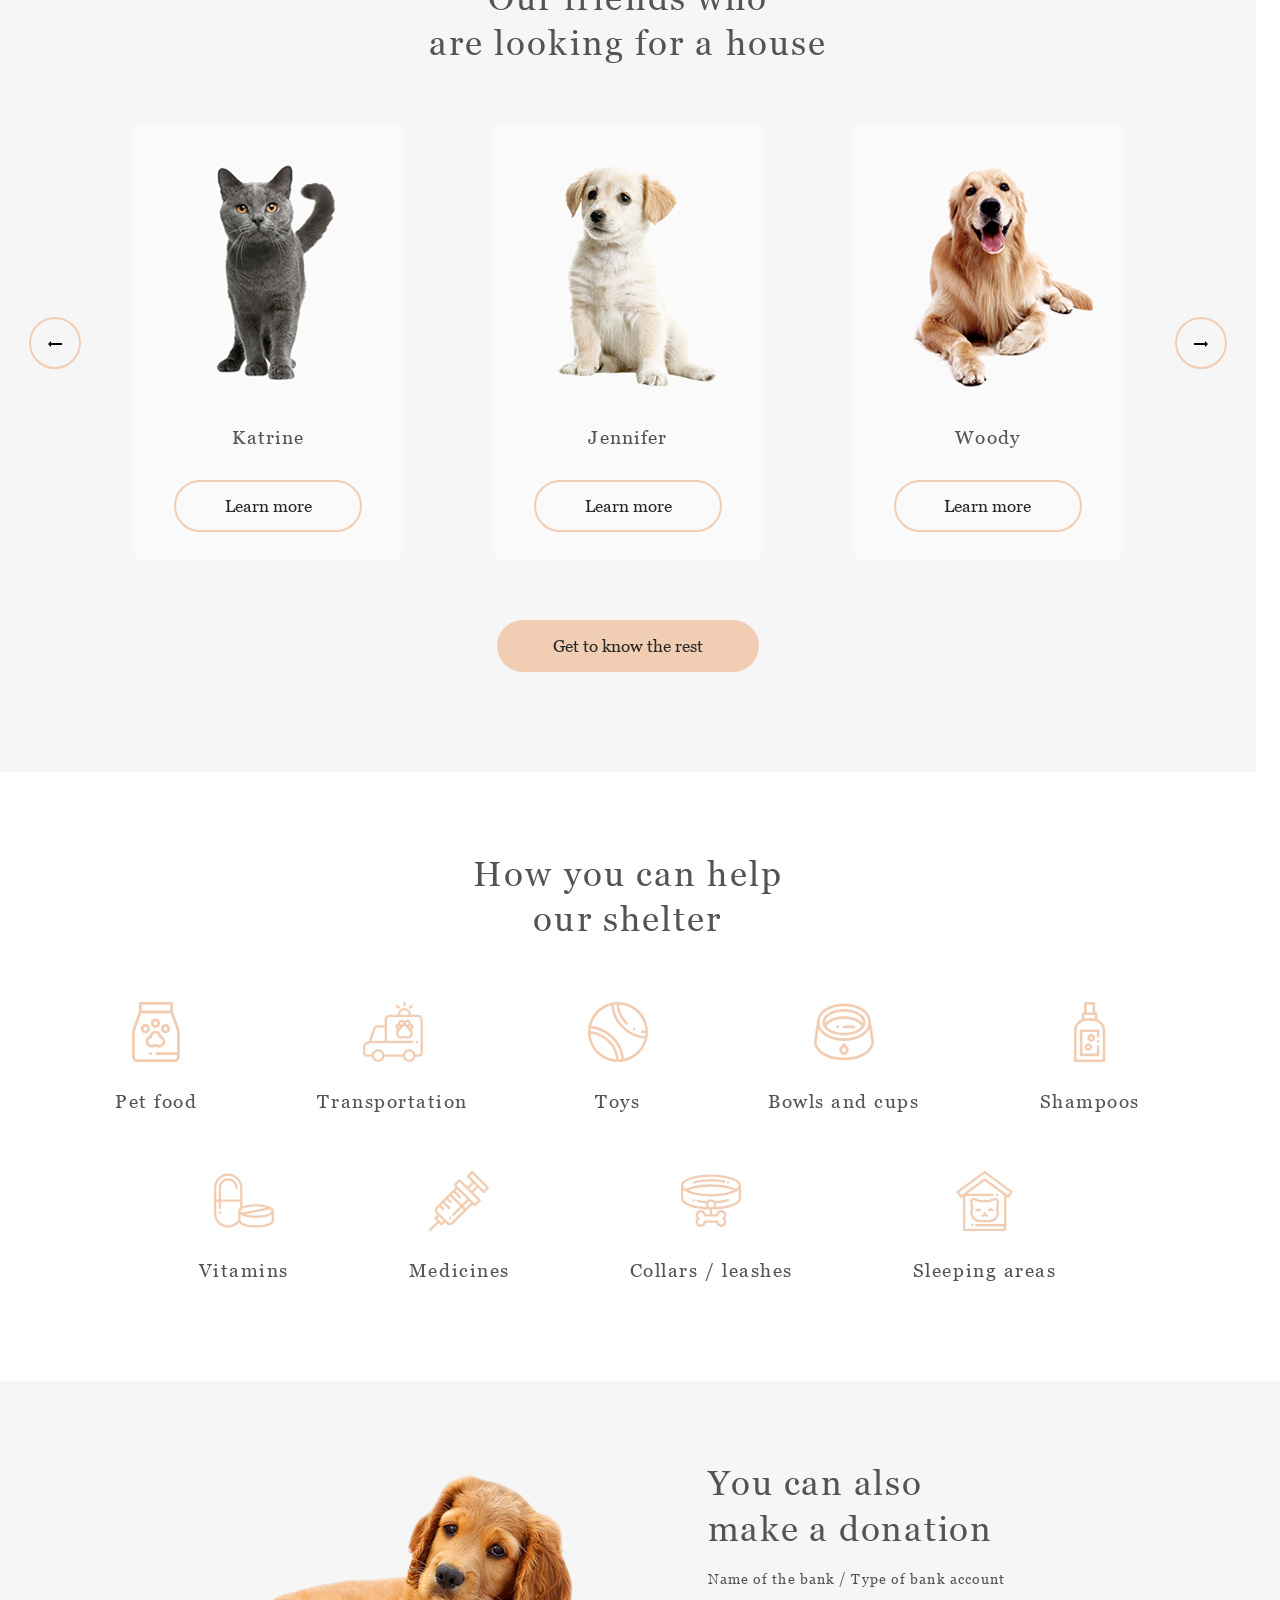
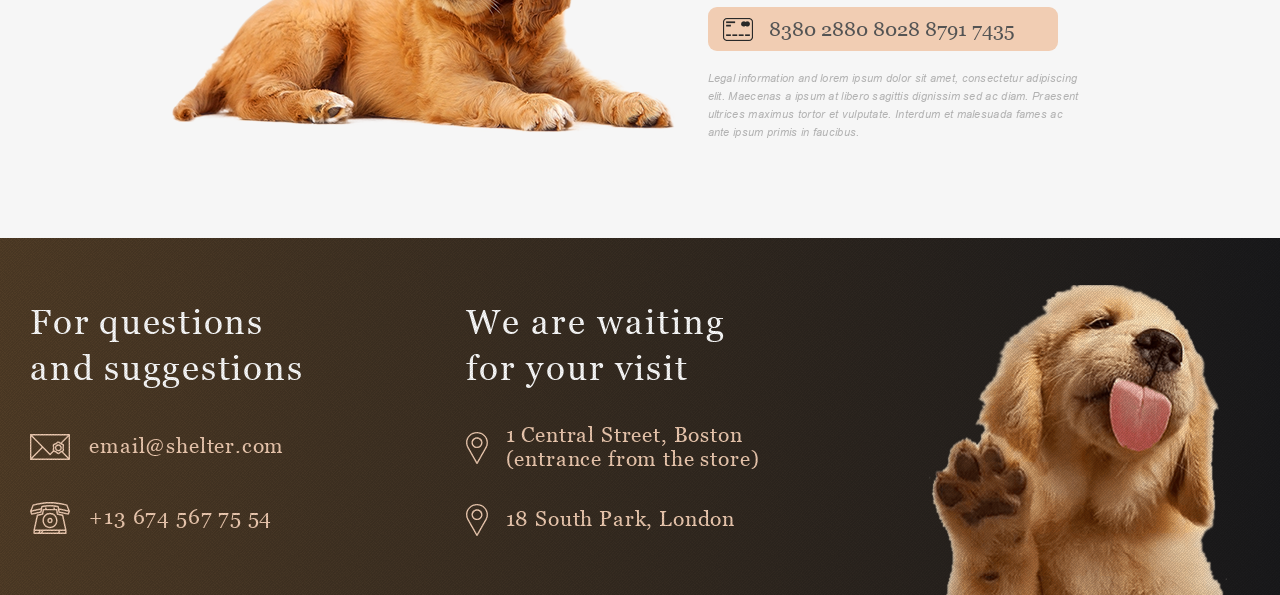
==== commit 6776b56c: "fix: resolve W3C validation errors and improve semantic markup (Sat, Jun 20, 2026 10:25:37 PM)" ====
--- a/index.html
+++ b/index.html
@@ -43,7 +43,7 @@
       <section class="hero bg--gradient">
         <div class="container">
           <div class="hero__wrapper">
-            <article class="hero__article">
+            <div class="hero__article">
               <h1 class="title__hero">Not only people need a house</h1>
               <p class="text__hero text">
                 We offer to give a chance to a little and nice puppy with an
@@ -51,7 +51,7 @@
                 anybody else in the world, you will see!
               </p>
               <a href="#pets" class="button__hero button">Make a friend</a>
-            </article>
+            </div>
             <div class="hero__img">
               <img
                 src="./assets/images/hero-pic.png"
@@ -72,7 +72,7 @@
                 class="img__about"
               />
             </div>
-            <article class="about__article">
+            <div class="about__article">
               <h2 class="title__about title">About the shelter “Cozy House”</h2>
               <p class="text__about text">
                 Currently we have 121 dogs and 342 cats on our hands and
@@ -88,7 +88,7 @@
                 shelter staff. Taking care of the animals, they become attached
                 to the pets and would hardly ever leave them alone.
               </p>
-            </article>
+            </div>
           </div>
         </div>
       </section>
@@ -420,7 +420,7 @@
       <div class="container">
         <div class="footer__wrapper">
           <div class="footer__content-wrapper">
-            <article class="questions">
+            <div class="questions">
               <h3 class="questions__title">For questions and suggestions</h3>
               <a href="mailto:email@shelter.com" class="questions__email">
                 <span class="questions__icon">
@@ -468,8 +468,8 @@
                 </span>
                 <span class="questions__link">+13 674 567 75 54</span>
               </a>
-            </article>
-            <article class="visit">
+            </div>
+            <div class="visit">
               <h3 class="visit__title">We are waiting for your visit</h3>
               <div class="visit__boston">
                 <div class="visit__icon">
@@ -516,7 +516,7 @@
                   >
                 </address>
               </div>
-            </article>
+            </div>
           </div>
           <img
             class="footer__img"
--- a/css/style.css
+++ b/css/style.css
@@ -63,8 +63,8 @@
 }
 
 body {
-  font-family: "Georgia", serif;
-  font-size: 0.9375rem;
+  font-family: "Arial", sans-serif;
+  font-size: 0.9rem;
   line-height: 1.6;
   color: #292929;
 }
@@ -85,7 +85,7 @@
 }
 @font-face {
   font-family: "Arial";
-  src: url("../../assets/fonts/Arial-Italic.woff2") format("woff2");
+  src: url("../../assets/fonts/Arial-ItalicMT.woff2") format("woff2");
   font-weight: 400;
   font-style: italic;
   font-display: swap;
@@ -99,27 +99,28 @@
 }
 h1, h2, h3, h4, h5, h6 {
   font-weight: 400;
+  font-family: "Georgia", serif;
 }
 
 h1 {
-  font-size: 2.75rem;
+  font-size: 2.7rem;
   line-height: 1.3;
 }
 
 h2 {
-  font-size: 2.25rem;
+  font-size: 2.2rem;
   line-height: 1.3;
   letter-spacing: 0.06em;
 }
 
 h3 {
-  font-size: 2.25rem;
+  font-size: 2.2rem;
   line-height: 1.3;
   letter-spacing: 0.06em;
 }
 
 h4 {
-  font-size: 1.25rem;
+  font-size: 1.2rem;
   line-height: 1.15;
   letter-spacing: 0.06em;
 }
@@ -140,7 +141,7 @@
   height: 3.25rem;
   display: inline-block;
   font-family: "Georgia", serif;
-  font-size: 1.0625rem;
+  font-size: 1.06rem;
   letter-spacing: 6%;
   line-height: 1.3;
   color: #292929;
@@ -159,7 +160,7 @@
   height: 3.25rem;
   display: inline-block;
   font-family: "Georgia", serif;
-  font-size: 1.0625rem;
+  font-size: 1.06rem;
   letter-spacing: 6%;
   line-height: 1.3;
   color: #292929;
@@ -190,58 +191,74 @@
   border-color: transparent;
 }
 
-.pets__arrow--next {
+.pets__arrow--prev {
   transform: rotate(180deg);
 }
-.pets__arrow--next:hover {
+.pets__arrow--prev:hover {
   background-color: #fddcc4;
   border-color: transparent;
 }
 
-.pets__arrow--prev {
+.pets__slider .pets__arrow--prev {
   margin-right: 3.25rem;
+  padding-top: 0;
+  transform: rotate(360deg);
+}
+@media only screen and (max-width: 768px) {
+  .pets__slider .pets__arrow--prev {
+    margin-right: 0.7rem;
+  }
+}
+@media only screen and (max-width: 375px) {
+  .pets__slider .pets__arrow--prev {
+    order: 2;
+    margin: 20px 72px 27px 0;
+  }
+}
+.pets__slider .pets__arrow--next {
+  margin-left: 3.25rem;
   padding-bottom: 5px;
-}
-@media only screen and (max-width: 768px) {
-  .pets__arrow--prev {
-    margin-right: 0.75rem;
-  }
-}
-@media only screen and (max-width: 375px) {
-  .pets__arrow--prev {
+  transform: rotate(180deg);
+}
+@media only screen and (max-width: 768px) {
+  .pets__slider .pets__arrow--next {
+    margin-left: 0.7rem;
+  }
+}
+@media only screen and (max-width: 375px) {
+  .pets__slider .pets__arrow--next {
     order: 2;
-    margin: 20px 68px 20px -10px;
-  }
-}
-
-.pets__arrow--next {
-  margin-left: 3.25rem;
-  padding-top: 0;
-}
-@media only screen and (max-width: 768px) {
-  .pets__arrow--next {
-    margin-left: 0.75rem;
-  }
-}
-@media only screen and (max-width: 375px) {
-  .pets__arrow--next {
-    order: 3;
-    margin-top: 20px 0;
-  }
-}
-
-.cards__wrapper {
+  }
+}
+
+.pets-page__cards {
   display: grid;
-  grid-template-columns: repeat(3, 1fr);
-  gap: 5.625rem;
+  grid-template-columns: repeat(4, 270px);
+  gap: 30px 40px;
+  justify-content: center;
+  margin: 56px 0 46px -20px;
+}
+@media only screen and (max-width: 768px) {
+  .pets-page__cards {
+    grid-template-columns: repeat(2, 270px);
+    margin: 30px 40px;
+  }
+}
+@media only screen and (max-width: 375px) {
+  .pets-page__cards {
+    grid-template-columns: repeat(1, 270px);
+    margin: 42px 0 40px 15px;
+  }
 }
 
 .card {
   display: flex;
   flex-direction: column;
+  gap: 30px;
   background-color: #fafafa;
-  border-radius: 0.625rem;
-  transition: background-color 0.3s ease-in-out box-shadow 0.8s ease;
+  border-radius: 0.6rem;
+  margin: 0 auto;
+  transition: background-color 0.3s ease-in-out, box-shadow 0.8s ease;
   cursor: pointer;
 }
 .card:hover .button--secondary {
@@ -255,15 +272,10 @@
   width: 100%;
   border-radius: 10px;
 }
-@media only screen and (max-width: 375px) {
-  .card__img {
-    margin: -22px 2px 14px 2px;
-  }
-}
 
 .card__title {
   font-family: "Georgia", serif;
-  font-size: 1.25rem;
+  font-size: 1.2rem;
   text-align: center;
   color: #545454;
   letter-spacing: 0.06em;
@@ -274,29 +286,40 @@
   padding: 0 20px;
   margin: 0 auto;
 }
+@media only screen and (max-width: 375px) {
+  .container {
+    padding: 0 10px;
+  }
+}
 
 .header__wrapper {
-  padding-top: 1.875rem;
+  padding-top: 2.2rem;
   display: flex;
   align-items: center;
   justify-content: space-between;
-  height: 5.625rem;
-}
-.header__wrapper .burger-menu {
+  height: 5.6rem;
+}
+@media only screen and (max-width: 768px) {
+  .header__wrapper {
+    padding-top: 1.7rem;
+  }
+}
+
+.burger-menu {
   max-height: 1.5rem;
   display: none;
   position: relative;
 }
-.header__wrapper .burger-menu .burger__line {
+.burger-menu .burger__line {
   position: absolute;
-  top: -3px;
-  left: 16px;
+  top: -2px;
+  left: 12px;
   width: 30px;
   height: 2px;
   background-color: #f1cdb3;
   transition: all 0.3s ease-in-out;
 }
-.header__wrapper .burger-menu .burger__line::before, .header__wrapper .burger-menu .burger__line::after {
+.burger-menu .burger__line::before, .burger-menu .burger__line::after {
   content: "";
   width: 30px;
   height: 2px;
@@ -305,14 +328,20 @@
   left: 0;
   transition: all 0.3s ease-in-out;
 }
-.header__wrapper .burger-menu .burger__line::before {
+.burger-menu .burger__line::before {
   top: -9px;
 }
-.header__wrapper .burger-menu .burger__line::after {
+.burger-menu .burger__line::after {
   top: 9px;
 }
-@media only screen and (max-width: 375px) {
-  .header__wrapper .burger-menu {
+.burger-menu .burger__line--dark {
+  background-color: #545454;
+}
+.burger-menu .burger__line--dark::before, .burger-menu .burger__line--dark::after {
+  background-color: #545454;
+}
+@media only screen and (max-width: 375px) {
+  .burger-menu {
     display: block;
   }
 }
@@ -322,10 +351,21 @@
   display: flex;
   flex-direction: column;
   align-items: center;
-  gap: 0.625rem;
+  gap: 0.4rem;
   cursor: default;
 }
+@media only screen and (max-width: 768px) {
+  .header__logo {
+    gap: 0.5rem;
+  }
+}
+@media only screen and (max-width: 375px) {
+  .header__logo {
+    margin: 4px 0 0 10px;
+  }
+}
 .header__logo .logo {
+  font-family: "Georgia", serif;
   font-size: 2rem;
   line-height: 1.1;
   letter-spacing: 0.06em;
@@ -333,7 +373,7 @@
 }
 .header__logo .logo__subtitle {
   font-family: "Arial", sans-serif;
-  font-size: 0.8125rem;
+  font-size: 0.8rem;
   letter-spacing: 0.1em;
   color: #fff;
 }
@@ -341,12 +381,18 @@
 .header__nav {
   z-index: 2;
   font-family: "Arial", sans-serif;
-  font-size: 0.9375rem;
+  font-size: 0.9rem;
 }
 .header__nav .header__list {
   display: flex;
   gap: 2rem;
-  margin: 0 20px 6px 0;
+  margin: -2px 22px 6px 0;
+  letter-spacing: 0.3px;
+}
+@media only screen and (max-width: 768px) {
+  .header__nav .header__list {
+    margin: 2px 22px 6px 0;
+  }
 }
 @media only screen and (max-width: 375px) {
   .header__nav .header__list {
@@ -368,10 +414,69 @@
 }
 .header__nav .header__item .header__link--active:hover {
   border-bottom: 2px solid transparent;
+  color: #fafafa;
+}
+
+.bg--white {
+  background-color: #fff;
+  padding: 0 0 1.8rem 0;
+}
+.bg--white .logo__subtitle--dark {
+  color: #292929;
+}
+
+.header__nav--dark {
+  font-weight: 600;
+}
+.header__nav--dark .header__list--dark {
+  display: flex;
+  gap: 1.8rem;
+  margin-right: 20px;
+}
+@media only screen and (max-width: 768px) {
+  .header__nav--dark .header__list--dark {
+    gap: 1.9rem;
+    margin: 5px 10px 5px 0;
+  }
+}
+@media only screen and (max-width: 375px) {
+  .header__nav--dark .header__list--dark {
+    display: none;
+  }
+}
+.header__nav--dark .header__list--dark .header__item--dark {
+  color: #545454;
+}
+@media only screen and (max-width: 768px) {
+  .header__nav--dark .header__list--dark .header__link--dark {
+    font-size: 15px;
+    letter-spacing: 0%;
+  }
+}
+.header__nav--dark .header__list--dark .header__link--dark-active {
+  border-bottom: 3px solid #f1cdb3;
+  color: #292929;
+}
+
+.wrapper--white {
+  padding-top: 1.8rem;
+}
+.wrapper--white .header__logo--dark {
+  gap: 0.5rem;
+}
+@media only screen and (max-width: 768px) {
+  .wrapper--white .header__logo--dark {
+    margin: 4px 0 0 10px;
+  }
+}
+.wrapper--white .header__logo--dark .logo--dark {
+  color: #545454;
+  font-size: 2rem;
+  letter-spacing: 0.06em;
 }
 
 .footer {
-  padding: 2.5rem 0 0 0;
+  padding: 2.9rem 0 0 0;
 }
 @media only screen and (max-width: 375px) {
   .footer {
@@ -381,7 +486,7 @@
 
 .footer__wrapper {
   display: flex;
-  gap: 114px;
+  gap: 116px;
   margin-top: 1rem;
 }
 @media only screen and (max-width: 768px) {
@@ -399,13 +504,13 @@
 
 .footer__content-wrapper {
   display: flex;
-  gap: 136px;
+  gap: 158px;
 }
 @media only screen and (max-width: 768px) {
   .footer__content-wrapper {
-    gap: 40px;
-    padding: 0 0 12px 30px;
-    margin: -27px 0 0 0;
+    gap: 60px;
+    padding: 0 0 12px 0;
+    margin: -29px 0 0 10px;
   }
 }
 @media only screen and (max-width: 375px) {
@@ -421,9 +526,15 @@
 .questions {
   display: flex;
   flex-direction: column;
-  gap: 2.6rem;
+  gap: 42px;
   color: #f1cdb3;
   max-width: 300px;
+}
+@media only screen and (max-width: 768px) {
+  .questions {
+    margin: 0 0 0 3px;
+    gap: 43px;
+  }
 }
 @media only screen and (max-width: 375px) {
   .questions {
@@ -434,8 +545,14 @@
 .questions__title,
 .visit__title {
   color: #fff;
-  letter-spacing: 0.04em;
+  letter-spacing: 0.06em;
   line-height: 1.3;
+}
+@media only screen and (max-width: 768px) {
+  .questions__title,
+  .visit__title {
+    gap: 1.3rem;
+  }
 }
 @media only screen and (max-width: 375px) {
   .questions__title,
@@ -445,8 +562,30 @@
   }
 }
 
+.questions__title {
+  max-width: 278px;
+  letter-spacing: 0.11rem;
+}
+@media only screen and (max-width: 768px) {
+  .questions__title {
+    max-width: 285px;
+    letter-spacing: 0.06em;
+  }
+}
+@media only screen and (max-width: 375px) {
+  .questions__title {
+    margin: -2px 0 2px 0;
+  }
+}
+
 .visit__title {
   max-width: 270px;
+}
+@media only screen and (max-width: 375px) {
+  .visit__title {
+    letter-spacing: 0.06em;
+    margin-left: 17px;
+  }
 }
 
 .questions__email,
@@ -455,18 +594,24 @@
 .visit__london {
   display: flex;
   align-items: center;
-  gap: 1.25rem;
+  gap: 1.1rem;
 }
 
 .questions__email {
-  gap: 20px;
+  gap: 19px;
+}
+@media only screen and (max-width: 768px) {
+  .questions__email {
+    gap: 1.5rem;
+  }
 }
 
 .questions__email,
 .questions__phone {
-  font-size: 1.25rem;
+  font-size: 1.2rem;
   letter-spacing: 0.06em;
   line-height: 1.15;
+  gap: 1.2rem;
 }
 
 .questions__icon .questions__email {
@@ -482,25 +627,34 @@
   display: flex;
   flex-direction: column;
   color: #f1cdb3;
-  gap: 34px;
+  gap: 32px;
 }
 @media only screen and (max-width: 768px) {
   .visit {
     gap: 32px;
+    margin: 0 0 0 -9px;
   }
 }
 @media only screen and (max-width: 375px) {
   .visit {
-    gap: 40px;
-    padding: 0;
+    gap: 38px;
+    margin: 0 auto;
+  }
+}
+
+@media only screen and (max-width: 768px) {
+  .footer__address {
+    font-size: 1.2rem;
+    letter-spacing: 0.03em;
   }
 }
 
 .footer__address,
 .questions__link {
-  font-size: 1.25rem;
+  font-family: "Georgia", serif;
+  font-size: 1.3rem;
   font-style: normal;
-  letter-spacing: 0.06em;
+  letter-spacing: 0.04em;
   line-height: 1.15;
   max-width: 320px;
   width: 100%;
@@ -508,18 +662,24 @@
 @media only screen and (max-width: 375px) {
   .footer__address,
   .questions__link {
-    letter-spacing: 0.03em;
+    letter-spacing: 0.04em;
+  }
+}
+
+@media only screen and (max-width: 768px) {
+  .visit__boston {
+    gap: 1.2rem;
   }
 }
 
 .visit__icon {
-  width: 22px;
-  height: 32px;
+  width: 100%;
+  max-width: 22px;
+  max-height: 32px;
 }
 
 .footer__img {
-  height: 100%;
-  margin: -14px 0 0 -14px;
+  margin: -15px 0 0 8px;
 }
 @media only screen and (max-width: 768px) {
   .footer__img {
@@ -529,8 +689,82 @@
 }
 @media only screen and (max-width: 375px) {
   .footer__img {
-    width: 92%;
-    margin: -28px 0 0 0;
+    width: 86%;
+    margin: -24px 0 0 0;
+  }
+}
+
+.footer--second-page {
+  padding: 4rem 0 0 0;
+}
+.footer--second-page .footer__wrapper-page {
+  margin: -7px -3px 0 0;
+  justify-content: space-between;
+  gap: 96px;
+}
+.footer--second-page .footer__wrapper-page .footer__content-wrapper-page {
+  gap: 165px;
+}
+@media only screen and (max-width: 768px) {
+  .footer--second-page .footer__wrapper-page .footer__content-wrapper-page {
+    gap: 60px;
+    margin-left: 30px;
+  }
+}
+@media only screen and (max-width: 375px) {
+  .footer--second-page .footer__wrapper-page .footer__content-wrapper-page {
+    gap: 40px;
+    margin-left: 0;
+  }
+}
+@media only screen and (max-width: 768px) {
+  .footer--second-page .questions__title {
+    letter-spacing: 0.06em;
+  }
+}
+@media only screen and (max-width: 375px) {
+  .footer--second-page .questions__title {
+    margin: 8px 0 2px 0;
+  }
+}
+@media only screen and (max-width: 375px) {
+  .footer--second-page .questions__email--second {
+    gap: 18px;
+    margin-right: 5px;
+  }
+}
+@media only screen and (max-width: 375px) {
+  .footer--second-page .questions__phone {
+    gap: 1rem;
+    margin-right: 5px;
+  }
+}
+
+@media only screen and (max-width: 768px) {
+  .footer__address--sec-page {
+    letter-spacing: 0.05em;
+  }
+}
+@media only screen and (max-width: 375px) {
+  .footer__address--sec-page {
+    letter-spacing: 0.04em;
+  }
+}
+
+.footer__img--second-puppy {
+  width: 25%;
+  margin: -22px 22px 0 0;
+}
+@media only screen and (max-width: 768px) {
+  .footer__img--second-puppy {
+    width: 41%;
+    margin: -46px 4px 0 0;
+  }
+}
+@media only screen and (max-width: 375px) {
+  .footer__img--second-puppy {
+    width: 85%;
+    margin: -56px 0 0 0;
   }
 }
 
@@ -577,10 +811,11 @@
 @media only screen and (max-width: 768px) {
   .hero__article {
     width: 100%;
+    max-width: 460px;
     display: flex;
     flex-direction: column;
-    align-items: center;
-    margin: 60px 0 0 -28px;
+    align-items: flex-start;
+    margin: 60px 21px 0 0;
     gap: 40px;
   }
 }
@@ -592,46 +827,46 @@
 .hero__article .title__hero {
   width: 67.4%;
   color: #fff;
-  padding-bottom: 38px;
+  padding-bottom: 44px;
 }
 @media only screen and (max-width: 768px) {
   .hero__article .title__hero {
-    max-width: 410px;
-    margin-right: 44px;
+    max-width: 310px;
+    width: 100%;
     padding-bottom: 0;
   }
 }
 @media only screen and (max-width: 375px) {
   .hero__article .title__hero {
     width: 80%;
-    margin: -2px 0 0 30px;
+    margin: -2px 0 0 41px;
     font-size: 25px;
     letter-spacing: 6%;
   }
 }
 .hero__article .text__hero {
   color: #cdcdcd;
-  letter-spacing: -2%;
 }
 @media only screen and (max-width: 768px) {
   .hero__article .text__hero {
-    max-width: 460px;
     letter-spacing: 0.01em;
     font-size: 14px;
+    line-height: 1.8;
+    width: 100%;
+  }
+}
+@media only screen and (max-width: 375px) {
+  .hero__article .text__hero {
+    margin: 0 0 0 10px;
     line-height: 1.7;
-  }
-}
-@media only screen and (max-width: 375px) {
-  .hero__article .text__hero {
-    margin: -2px 0 0 10px;
-    letter-spacing: -5%;
+    letter-spacing: 1%;
     font-size: inherit;
   }
 }
 
 .text {
   font-family: "Arial", sans-serif;
-  font-size: 0.9375rem;
+  font-size: 0.9rem;
   line-height: 1.6;
 }
 
@@ -644,13 +879,13 @@
 }
 @media only screen and (max-width: 768px) {
   .button__hero {
-    margin-left: 0px;
-    margin-top: 0.1rem;
+    display: flow;
+    margin: 0 auto;
   }
 }
 @media only screen and (max-width: 375px) {
   .button__hero {
-    margin: -2px 0 0 26px;
+    margin: 2px 0 0 56px;
   }
 }
 
@@ -670,8 +905,8 @@
 }
 @media only screen and (max-width: 375px) {
   .hero__img .img__hero {
-    width: 95%;
-    margin: 12px 0 0 26px;
+    width: 86%;
+    margin: 16px 0 0 40px;
   }
 }
 
@@ -714,30 +949,31 @@
   .about__img img {
     display: block;
     height: auto;
-    width: 90%;
-    margin: 20px auto 0 auto;
+    width: 86%;
+    margin: 14px auto 0 auto;
   }
 }
 
 .about__article {
   display: flex;
   flex-direction: column;
-  gap: 1.5rem;
+  gap: 1.4rem;
   flex: 0 0 37%;
-  padding-top: 0.75rem;
+  padding-top: 0.8rem;
 }
 @media only screen and (max-width: 768px) {
   .about__article {
     padding: 0;
     max-width: 430px;
-    gap: 1.6rem;
+    width: 100%;
+    gap: 20px;
   }
 }
 @media only screen and (max-width: 375px) {
   .about__article {
-    max-width: 430px;
+    width: 90%;
     text-align: justify;
-    margin: -15px 0 0 4px;
+    margin: -9px 0 0 0;
   }
 }
 
@@ -749,29 +985,30 @@
 .title__about {
   max-width: 370px;
   width: 100%;
-  letter-spacing: 4%;
+  letter-spacing: 5%;
 }
 @media only screen and (max-width: 768px) {
   .title__about {
-    margin: -1px 0 0 -10px;
+    margin: 0 0 4px -10px;
   }
 }
 @media only screen and (max-width: 375px) {
   .title__about {
     font-size: 25px;
     text-align: center;
-    padding: 0 0 0 15px;
+    margin: 0;
   }
 }
 
 .text__about {
   color: #4c4c4c;
-  letter-spacing: 0.01em;
+  line-height: 1.7;
 }
 @media only screen and (max-width: 768px) {
   .text__about {
-    letter-spacing: 0%;
-    margin: -2px 0 0 -12px;
+    width: 100%;
+    max-height: 265px;
+    margin: 0 0 0 -12px;
   }
 }
 @media only screen and (max-width: 375px) {
@@ -796,35 +1033,24 @@
 }
 @media only screen and (max-width: 375px) {
   .pets {
-    padding: 2.625rem 0;
-    margin: -52px 0 0 0;
+    padding: 2.6rem 0;
+    margin: -55px 0 0 0;
   }
 }
 
 .pets__title {
   text-align: center;
-  letter-spacing: 0.04em;
-  line-height: 1.2;
+  letter-spacing: 0.06em;
+  line-height: 1.3;
 }
 @media only screen and (max-width: 768px) {
   .pets__title {
-    margin: 3px 0 0 0;
-    letter-spacing: 0.04em;
+    letter-spacing: 0.06em;
   }
 }
 @media only screen and (max-width: 375px) {
   .pets__title {
     font-size: 25px;
-    width: 290px;
-  }
-}
-
-.card__title {
-  padding-top: 1.875rem;
-}
-@media only screen and (max-width: 375px) {
-  .card__title {
-    padding-top: 0.75rem;
   }
 }
 
@@ -832,50 +1058,56 @@
   display: flex;
   justify-content: center;
   align-items: center;
-  margin-top: 4rem;
+  margin-top: 3.6rem;
 }
 .pets__slider svg {
   width: 14px;
   height: 6px;
 }
+@media only screen and (max-width: 768px) {
+  .pets__slider {
+    margin-top: 3.8rem;
+  }
+}
 @media only screen and (max-width: 375px) {
   .pets__slider {
     flex-wrap: wrap;
     justify-content: center;
+    margin-top: 2.5rem;
   }
 }
 
 .pets__cards {
   display: flex;
   flex-wrap: wrap;
-  gap: 5.625rem;
+  gap: 5.6rem;
 }
 @media only screen and (max-width: 768px) {
   .pets__cards {
     flex-wrap: nowrap;
-    gap: 2.625rem;
+    gap: 2.6rem;
   }
 }
 @media only screen and (max-width: 375px) {
   .pets__cards {
     order: 1;
-    width: 100%;
-  }
-}
-
-@media only screen and (max-width: 768px) {
-  .pets__card:nth-child(3) {
+    width: 90%;
+  }
+}
+
+@media only screen and (max-width: 768px) {
+  .pets .pets__card:nth-child(3) {
     display: none;
   }
 }
 @media only screen and (max-width: 375px) {
-  .pets__card:nth-child(n+2) {
+  .pets .pets__card:nth-child(n+2) {
     display: none;
   }
 }
 
 .card__button {
-  margin: 1.875rem 0;
+  margin: 0 0 1.8rem 0;
   align-self: center;
 }
 
@@ -883,7 +1115,7 @@
   display: flex;
   align-items: center;
   justify-content: center;
-  margin: 3.75rem auto 0 auto;
+  margin: 3.7rem auto 0 auto;
 }
 @media only screen and (max-width: 768px) {
   .pets__btn {
@@ -892,60 +1124,61 @@
 }
 @media only screen and (max-width: 375px) {
   .pets__btn {
-    margin-top: 20px;
-  }
-}
-
-.bg--white {
-  background-color: #fff;
-  padding: 0 0 1.875rem 0;
-}
-.bg--white .logo--dark {
-  color: #545454;
-  font-size: 2rem;
-  letter-spacing: 0.06em;
-}
-.bg--white .logo__subtitle--dark {
-  color: #292929;
-  font-family: "Arial", sans-serif;
-}
-.bg--white .header__nav--dark .header__list--dark {
-  display: flex;
-  gap: 1.5rem;
-  font-family: "Arial", sans-serif;
-  margin-right: 15px;
-}
-.bg--white .header__nav--dark .header__list--dark .header__item--dark {
-  color: #545454;
-}
-.bg--white .header__nav--dark .header__list--dark .header__link--dark {
-  letter-spacing: 0.03em;
-  line-height: 1.15;
-}
-.bg--white .header__nav--dark .header__list--dark .header__link--dark-active {
-  border-bottom: 3px solid #f1cdb3;
+    margin-top: 16px;
+  }
+}
+
+.pets-page {
+  display: flex;
+  flex-direction: column;
+  justify-content: center;
+  background-color: #f6f6f6;
+  padding: 5rem 0 6.4rem 0;
+}
+@media only screen and (max-width: 375px) {
+  .pets-page {
+    padding: 42px 0 0 0;
+  }
 }
 
 .pets__title-page {
-  margin: -8px 7px 0 4px;
-  letter-spacing: 5%;
-}
-
-.pets-page__slider {
+  margin: 0 0 0 -18px;
+}
+@media only screen and (max-width: 768px) {
+  .pets__title-page {
+    margin: 0 0 0 0;
+  }
+}
+
+@media only screen and (max-width: 768px) {
+  .pets__cards--container .pets__card:nth-child(7),
+  .pets__cards--container .pets__card:nth-child(8) {
+    display: none;
+  }
+}
+@media only screen and (max-width: 375px) {
+  .pets__cards--container .pets__card:nth-child(n+4) {
+    display: none;
+  }
+}
+
+.pets__pagination {
   display: flex;
   justify-content: center;
   align-items: center;
-  flex-wrap: wrap;
-  margin: 3.7rem 0;
-  gap: 1.5rem 2.5rem;
-}
-
-.pets__pagination {
-  display: flex;
-  justify-content: center;
-  align-items: center;
-  gap: 1.25rem;
-  margin-top: 1px;
+  gap: 1.3rem;
+  margin: 14px 13px -2px -10px;
+}
+@media only screen and (max-width: 768px) {
+  .pets__pagination {
+    margin: 7px -8px -24px -10px;
+  }
+}
+@media only screen and (max-width: 375px) {
+  .pets__pagination {
+    margin: 0 0 42px 0;
+    gap: 10px;
+  }
 }
 
 .pagination__arrow,
@@ -954,12 +1187,25 @@
   justify-content: center;
   align-items: center;
   color: #292929;
-  font-size: 1.25rem;
+  font-size: 1.2rem;
   margin: 0;
+  order: 1;
+}
+
+.pets__pagination-page .pagination__double-arrow-page-prev,
+.pets__pagination-page .pagination__arrow-page-prev {
+  order: 0;
+}
+.pets__pagination-page .pagination__double-arrow-page,
+.pets__pagination-page .pagination__arrow-page-next,
+.pets__pagination-page .pagination__double-arrow-page-next {
+  order: 3;
+  padding-top: 3px;
 }
 
 .pets__pagination-current {
-  font-size: 1.25rem;
+  font-family: "Georgia", serif;
+  font-size: 1.2rem;
   letter-spacing: 0.06em;
   line-height: 1.15;
   width: 52px;
@@ -971,10 +1217,10 @@
   background-color: #f1cdb3;
   color: #292929;
 }
-
-.footer__wrapper-page {
-  margin: -7px -3px 0 0;
-  justify-content: space-between;
+@media only screen and (max-width: 375px) {
+  .pets__pagination-current {
+    order: 2;
+  }
 }
 
 .help {
@@ -988,19 +1234,18 @@
 
 .help__title {
   text-align: center;
-  padding: 0 0 3.125rem 0;
-  margin: -1px -10px 0 -34px;
-  letter-spacing: 0.05em;
+  padding: 0 0 3.7rem 0;
+  margin: 0 -10px 0 -34px;
 }
 @media only screen and (max-width: 768px) {
   .help__title {
-    margin: -2px -10px 0 -33px;
-    letter-spacing: 0.04em;
+    letter-spacing: 0.06em;
   }
 }
 @media only screen and (max-width: 375px) {
   .help__title {
     font-size: 25px;
+    padding: 0 0 3.4rem 0;
     margin: 0px 0px -10px 0px;
   }
 }
@@ -1009,15 +1254,16 @@
   display: flex;
   justify-content: center;
   flex-direction: column;
-  gap: 3.6rem 7.5rem;
-  margin: 7px 14px 0 -14px;
+  gap: 3.7rem;
+  margin: 0 4px 0 -8px;
 }
 @media only screen and (max-width: 768px) {
   .help__items {
     display: grid;
     grid-template-columns: repeat(3, 1fr);
-    gap: 3rem;
-    margin: 3px 54px 0 30px;
+    column-gap: 30px;
+    row-gap: 53px;
+    margin: 0 44px 0 22px;
   }
   .help__items .help__first-row,
   .help__items .help__second-row {
@@ -1028,7 +1274,7 @@
   .help__items {
     grid-template-columns: repeat(2, 1fr);
     gap: 30px;
-    margin: 0;
+    margin: 0 4px;
   }
 }
 
@@ -1037,19 +1283,19 @@
   display: flex;
   justify-content: center;
   gap: 7.5rem;
-  margin: -2px 0 0 0;
+  margin: 0 13px 0 0;
 }
 
 .help__item {
   display: flex;
   flex-direction: column;
-  gap: 1.8rem;
+  gap: 1.3rem;
   text-align: center;
   color: #545454;
 }
 @media only screen and (max-width: 768px) {
   .help__item {
-    gap: 1.8rem;
+    gap: 1.6rem;
   }
 }
 @media only screen and (max-width: 375px) {
@@ -1070,9 +1316,14 @@
 }
 
 .item__title {
-  font-size: 1.25rem;
+  font-size: 1.2rem;
   line-height: 1.15;
-  letter-spacing: 0.06em;
+  letter-spacing: 0.08em;
+}
+@media only screen and (max-width: 768px) {
+  .item__title {
+    letter-spacing: 0.07em;
+  }
 }
 @media only screen and (max-width: 375px) {
   .item__title {
@@ -1087,7 +1338,8 @@
 }
 @media only screen and (max-width: 375px) {
   .donation {
-    margin: -33px 0px;
+    margin: -17px 0px;
+    padding: 3.8rem 0 5rem 0;
   }
 }
 
@@ -1101,7 +1353,7 @@
   .donation__wrapper {
     flex-direction: column-reverse;
     align-items: center;
-    gap: 60px;
+    gap: 52px;
   }
 }
 @media only screen and (max-width: 375px) {
@@ -1112,7 +1364,7 @@
 
 .donation__img {
   flex: 0 0 47%;
-  padding-top: 9px;
+  padding-top: 12px;
 }
 @media only screen and (max-width: 768px) {
   .donation__img {
@@ -1121,7 +1373,8 @@
 }
 @media only screen and (max-width: 375px) {
   .donation__img {
-    margin: 0;
+    width: 94%;
+    margin: 0 auto;
     padding: 0;
   }
 }
@@ -1132,7 +1385,7 @@
   display: flex;
   flex-direction: column;
   justify-content: center;
-  gap: 1.25rem;
+  gap: 1.2rem;
   margin: 0 18px 0 -52px;
   flex: 0 0 34%;
 }
@@ -1150,11 +1403,11 @@
 }
 
 .donation__title {
-  letter-spacing: 0.04em;
+  letter-spacing: 0.05em;
 }
 @media only screen and (max-width: 768px) {
   .donation__title {
-    letter-spacing: 0.04em;
+    letter-spacing: 0.06em;
   }
 }
 @media only screen and (max-width: 375px) {
@@ -1166,8 +1419,9 @@
 
 .donation__bank-name {
   color: #545454;
-  font-size: 0.9375rem;
+  font-size: 0.9rem;
   line-height: 1.1;
+  letter-spacing: 1.1px;
 }
 @media only screen and (max-width: 375px) {
   .donation__bank-name {
@@ -1178,6 +1432,7 @@
 }
 
 .donation__card-number {
+  font-family: "Georgia", serif;
   display: flex;
   align-items: center;
   gap: 16px;
@@ -1211,10 +1466,17 @@
 }
 
 .donation__text {
-  font-size: 0.75rem;
+  font-size: 0.7rem;
   color: #b2b2b2;
   font-family: "Arial", sans-serif;
   font-style: italic;
+  letter-spacing: 0.3px;
+}
+@media only screen and (max-width: 375px) {
+  .donation__text {
+    width: 280px;
+    text-align: justify;
+  }
 }
 
 /*# sourceMappingURL=style.css.map */
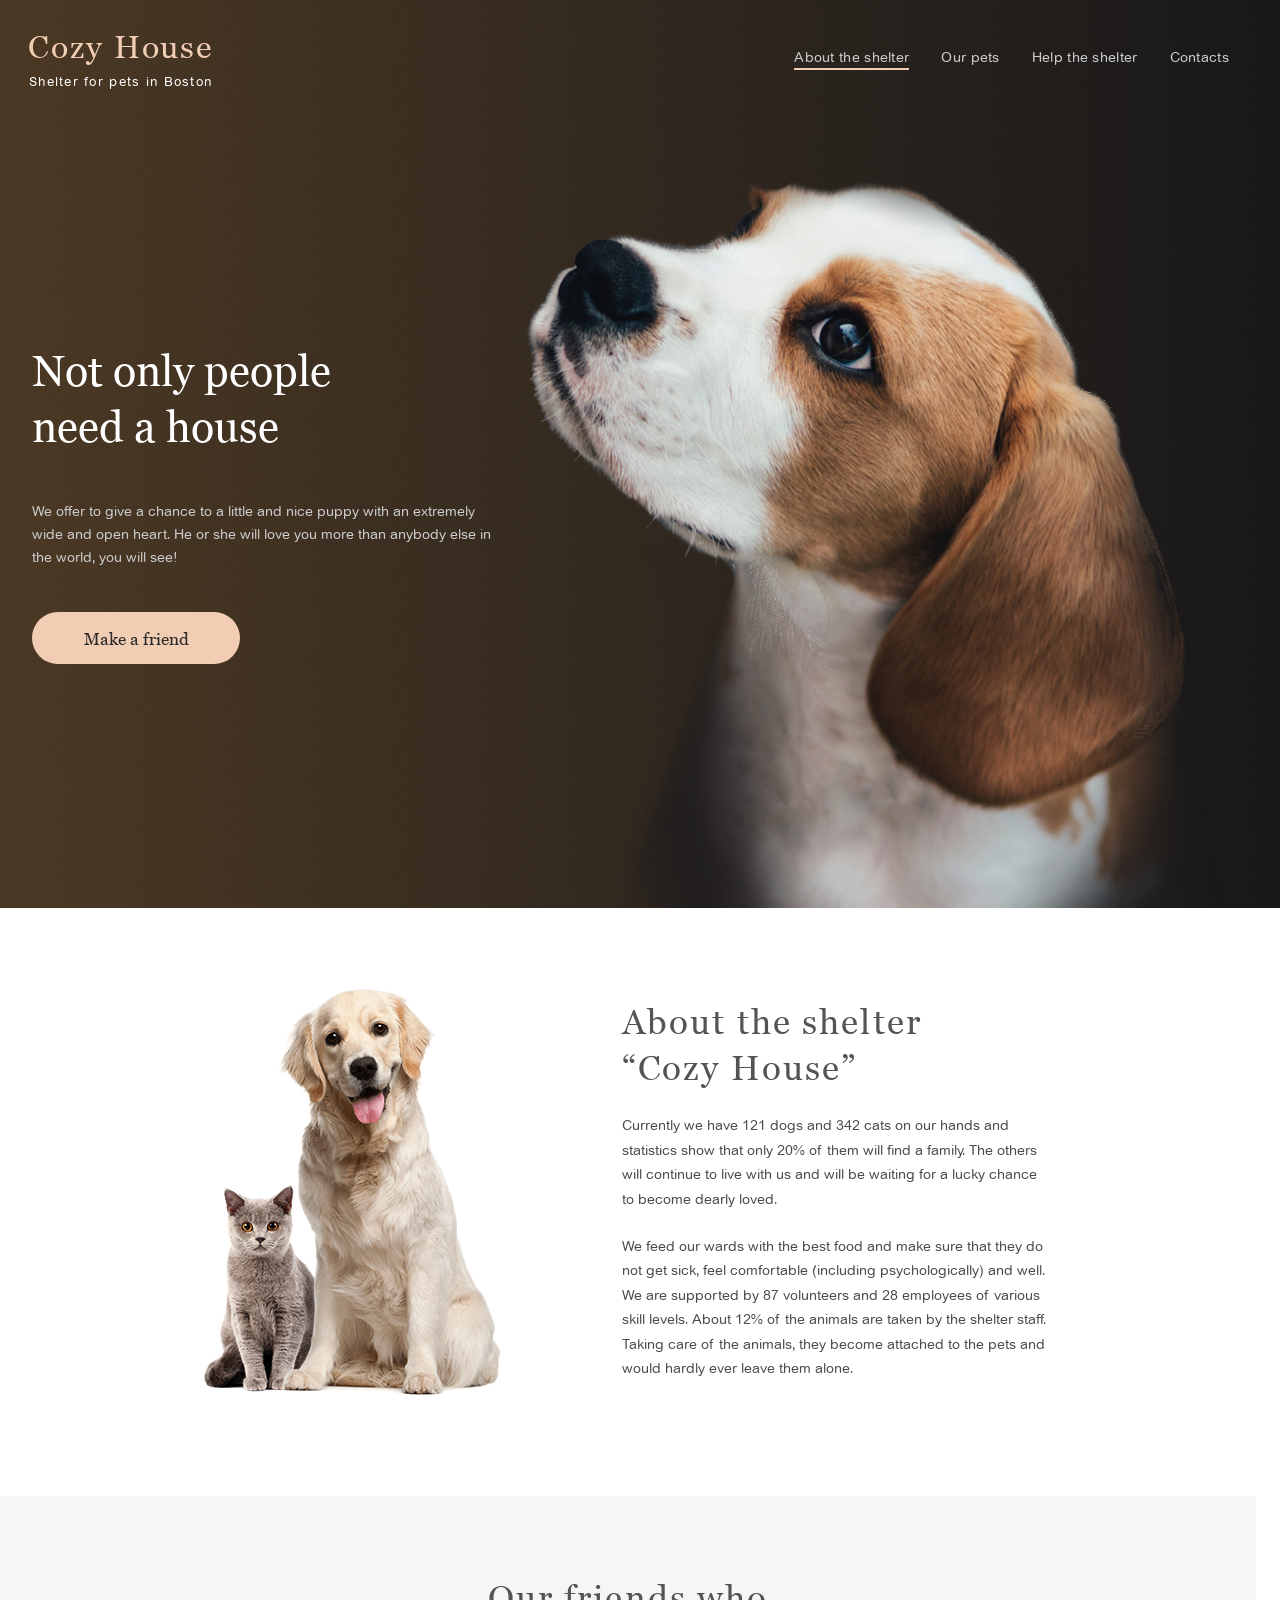
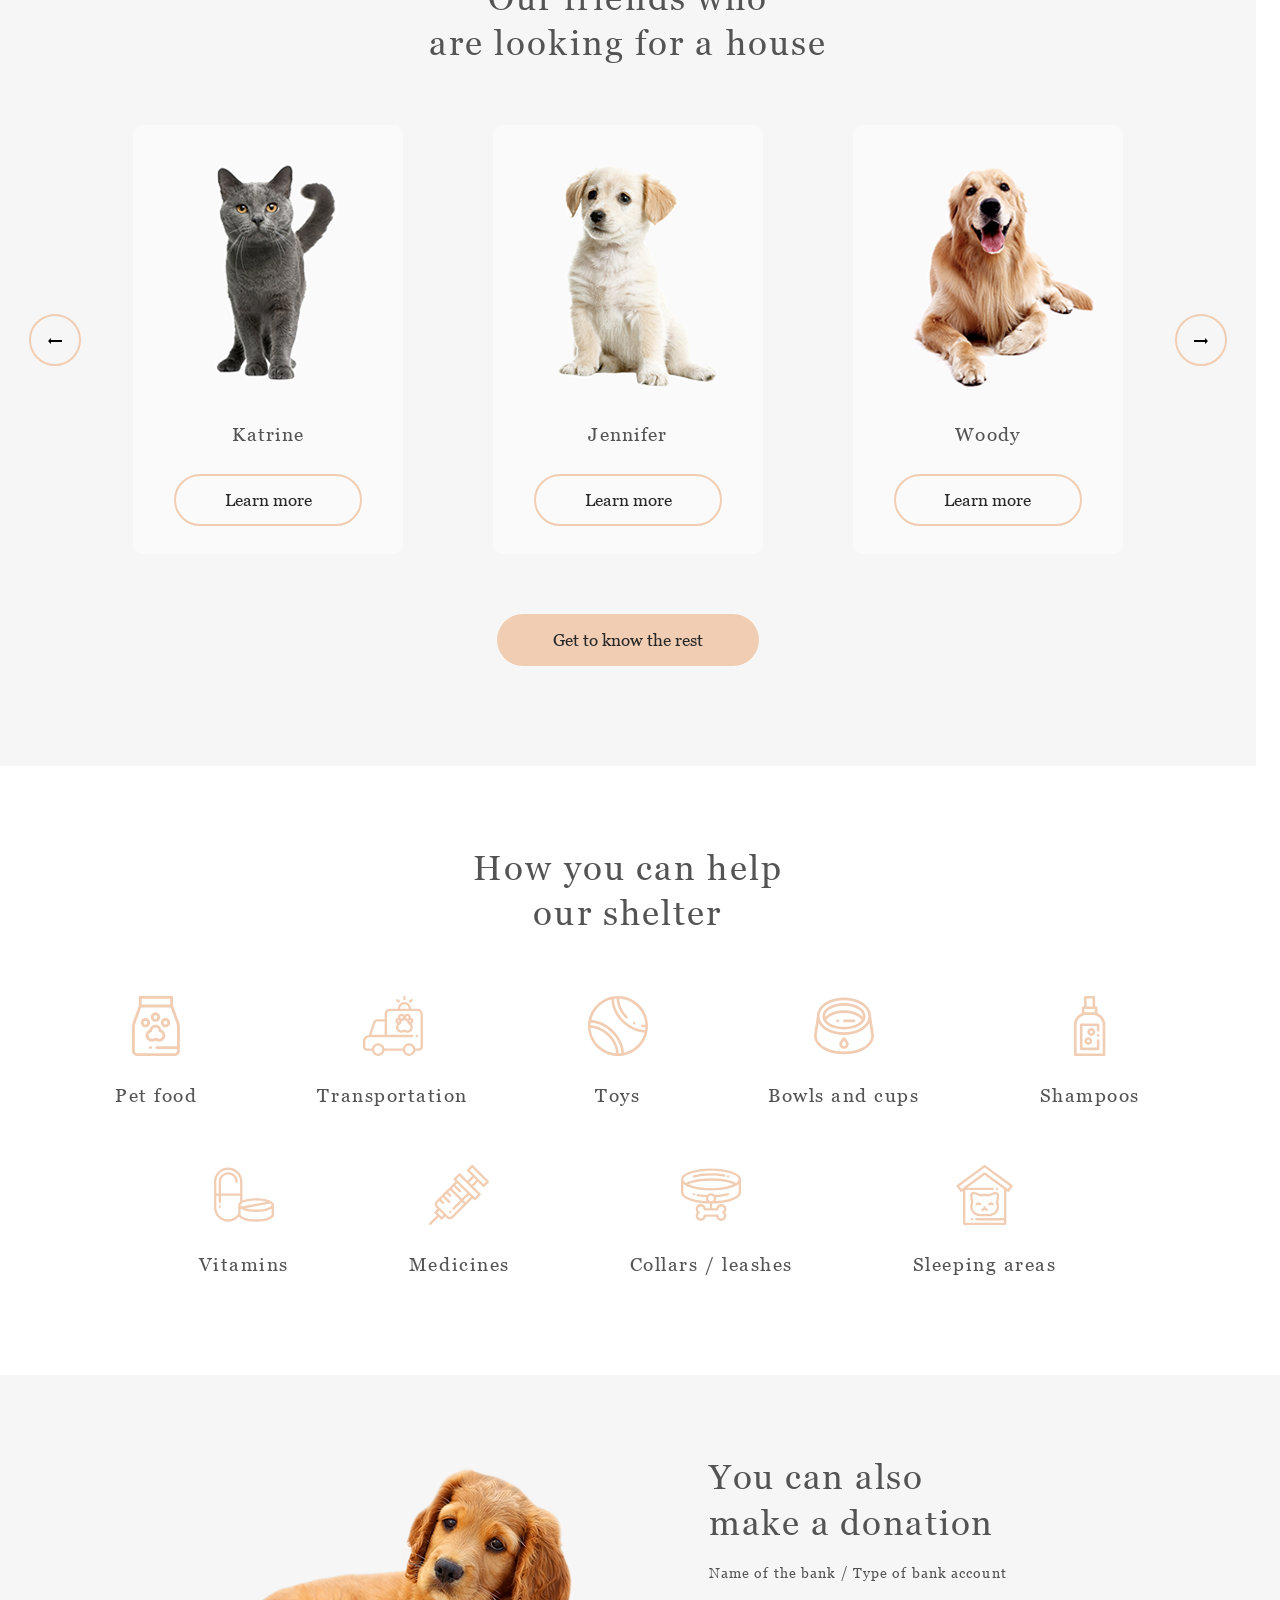
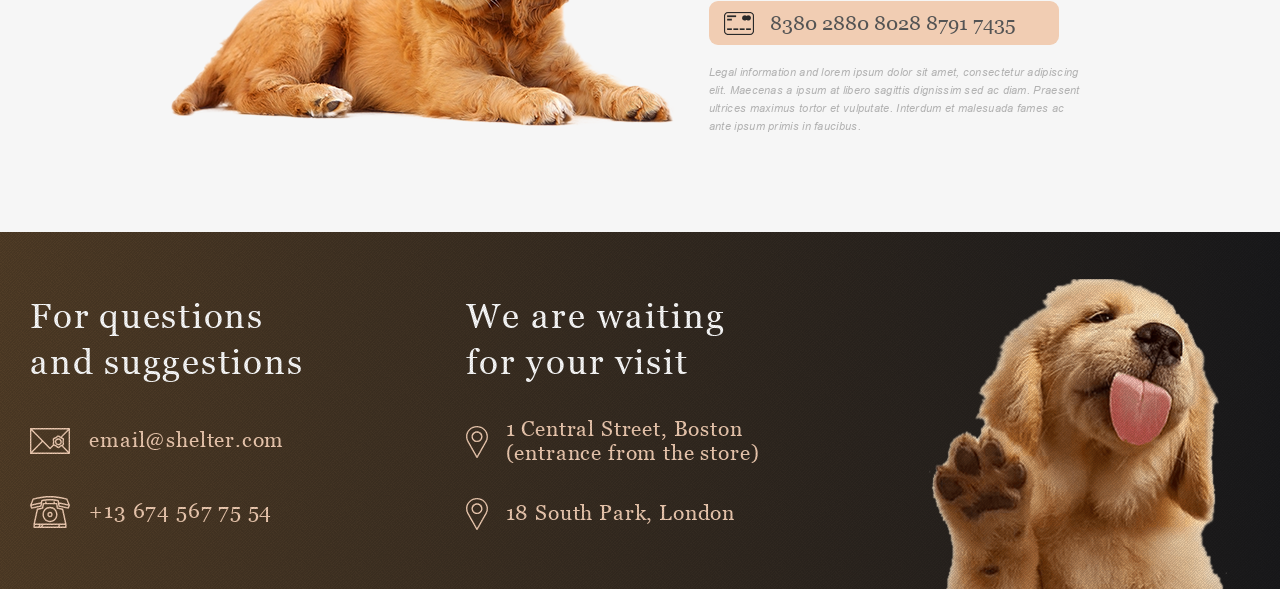
==== commit 2075d834: "feat: add burger menu behavior (Wed, Jun 24, 2026 06:08:18 PM)" ====
--- a/index.html
+++ b/index.html
@@ -5,6 +5,7 @@
     <meta name="viewport" content="width=device-width, initial-scale=1.0" />
     <link rel="icon" href="./assets/icons/favicon.png" type="image/png" />
     <link rel="stylesheet" href="./css/style.css" />
+    <script src="./js/code.js" defer></script>
     <title>Shelter</title>
   </head>
   <body>
@@ -15,9 +16,30 @@
             <a href="#" class="logo">Cozy House</a>
             <p class="logo__subtitle">Shelter for pets in Boston</p>
           </div>
+          <div class="burger-icon">
+            <span class="burger__line"></span>
+          </div>
           <div class="burger-menu">
-            <span class="burger__line"></span>
-          </div>
+            <nav class="burger__nav">
+              <ul class="burger__list">
+                <li class="burger__item">
+                  <a class="burger__link header__link--active" href="#about"
+                    >About the shelter</a
+                  >
+                </li>
+                <li class="burger__item">
+                  <a class="burger__link" href="./our-pets.html">Our pets</a>
+                </li>
+                <li class="burger__item">
+                  <a class="burger__link" href="#help">Help the shelter</a>
+                </li>
+                <li class="burger__item">
+                  <a class="burger__link" href="#contacts">Contacts</a>
+                </li>
+              </ul>
+            </nav>
+          </div>
+          <div class="overlay"></div>
           <nav class="header__nav">
             <ul class="header__list">
               <li class="header__item">
--- a/css/style.css
+++ b/css/style.css
@@ -204,12 +204,12 @@
   padding-top: 0;
   transform: rotate(360deg);
 }
-@media only screen and (max-width: 768px) {
+@media (max-width: 1279px) {
   .pets__slider .pets__arrow--prev {
     margin-right: 0.7rem;
   }
 }
-@media only screen and (max-width: 375px) {
+@media (max-width: 767px) {
   .pets__slider .pets__arrow--prev {
     order: 2;
     margin: 20px 72px 27px 0;
@@ -220,12 +220,12 @@
   padding-bottom: 5px;
   transform: rotate(180deg);
 }
-@media only screen and (max-width: 768px) {
+@media (max-width: 1279px) {
   .pets__slider .pets__arrow--next {
     margin-left: 0.7rem;
   }
 }
-@media only screen and (max-width: 375px) {
+@media (max-width: 767px) {
   .pets__slider .pets__arrow--next {
     order: 2;
   }
@@ -236,15 +236,15 @@
   grid-template-columns: repeat(4, 270px);
   gap: 30px 40px;
   justify-content: center;
-  margin: 56px 0 46px -20px;
-}
-@media only screen and (max-width: 768px) {
+  margin: 54px 0 46px -10px;
+}
+@media (max-width: 1279px) {
   .pets-page__cards {
     grid-template-columns: repeat(2, 270px);
-    margin: 30px 40px;
-  }
-}
-@media only screen and (max-width: 375px) {
+    margin: 30px 60px;
+  }
+}
+@media (max-width: 767px) {
   .pets-page__cards {
     grid-template-columns: repeat(1, 270px);
     margin: 42px 0 40px 15px;
@@ -254,7 +254,7 @@
 .card {
   display: flex;
   flex-direction: column;
-  gap: 30px;
+  gap: 27px;
   background-color: #fafafa;
   border-radius: 0.6rem;
   margin: 0 auto;
@@ -282,11 +282,16 @@
 }
 
 .container {
-  max-width: 1260px;
-  padding: 0 20px;
+  width: 100%;
+  max-width: 1200px;
   margin: 0 auto;
 }
-@media only screen and (max-width: 375px) {
+@media (max-width: 1279px) {
+  .container {
+    padding: 0 30px;
+  }
+}
+@media (max-width: 767px) {
   .container {
     padding: 0 10px;
   }
@@ -299,27 +304,30 @@
   justify-content: space-between;
   height: 5.6rem;
 }
-@media only screen and (max-width: 768px) {
+@media (max-width: 1279px) {
   .header__wrapper {
     padding-top: 1.7rem;
   }
 }
 
-.burger-menu {
-  max-height: 1.5rem;
+.no-scroll {
+  overflow: hidden;
+}
+
+.burger-icon {
   display: none;
-  position: relative;
-}
-.burger-menu .burger__line {
+}
+.burger-icon .burger__line {
   position: absolute;
-  top: -2px;
-  left: 12px;
+  top: 50%;
+  left: 0;
+  transform: translateY(-50%);
   width: 30px;
   height: 2px;
   background-color: #f1cdb3;
   transition: all 0.3s ease-in-out;
 }
-.burger-menu .burger__line::before, .burger-menu .burger__line::after {
+.burger-icon .burger__line::before, .burger-icon .burger__line::after {
   content: "";
   width: 30px;
   height: 2px;
@@ -328,21 +336,34 @@
   left: 0;
   transition: all 0.3s ease-in-out;
 }
-.burger-menu .burger__line::before {
+.burger-icon .burger__line::before {
   top: -9px;
 }
-.burger-menu .burger__line::after {
+.burger-icon .burger__line::after {
   top: 9px;
 }
-.burger-menu .burger__line--dark {
+.burger-icon .burger__line--dark {
   background-color: #545454;
 }
-.burger-menu .burger__line--dark::before, .burger-menu .burger__line--dark::after {
+.burger-icon .burger__line--dark::before, .burger-icon .burger__line--dark::after {
   background-color: #545454;
 }
-@media only screen and (max-width: 375px) {
-  .burger-menu {
+@media (max-width: 767px) {
+  .burger-icon {
+    position: fixed;
+    top: 50px;
+    right: 30px;
+    width: 30px;
+    height: 30px;
+    cursor: pointer;
+    transform: rotate(0deg);
     display: block;
+    z-index: 999;
+    transition: all 0.3s ease-in-out;
+    transform-origin: center;
+  }
+  .burger-icon--active {
+    transform: rotate(90deg);
   }
 }
 
@@ -353,13 +374,14 @@
   align-items: center;
   gap: 0.4rem;
   cursor: default;
-}
-@media only screen and (max-width: 768px) {
+  margin: -2px 0 0 -12px;
+}
+@media (max-width: 1279px) {
   .header__logo {
     gap: 0.5rem;
   }
 }
-@media only screen and (max-width: 375px) {
+@media (max-width: 767px) {
   .header__logo {
     margin: 4px 0 0 10px;
   }
@@ -378,6 +400,63 @@
   color: #fff;
 }
 
+.burger-menu {
+  display: none;
+}
+@media (max-width: 767px) {
+  .burger-menu {
+    display: block;
+    position: fixed;
+    top: 0;
+    right: 0;
+    height: 100dvh;
+    overflow-y: auto;
+    width: 320px;
+    z-index: 80;
+    background-color: #292929;
+    color: #cdcdcd;
+    transform: translateX(100%);
+    transition: transform 0.3s ease-in-out;
+  }
+}
+.burger-menu--active {
+  transform: translateX(0);
+}
+@media (max-width: 767px) {
+  .burger-menu .burger__nav {
+    display: flex;
+    height: 100%;
+    justify-content: center;
+    align-items: center;
+  }
+}
+.burger-menu .burger__list {
+  display: flex;
+  flex-direction: column;
+  gap: 2.5rem;
+  font-size: 2rem;
+  text-align: center;
+}
+.burger-menu .burger__link {
+  border-bottom: 2px solid transparent;
+  transition: border-bottom 0.2s ease-in-out;
+}
+.burger-menu .burger__link:hover {
+  color: #fafafa;
+  border-bottom: 2px solid #f1cdb3;
+}
+
+.overlay {
+  position: fixed;
+  inset: 0;
+  background: rgba(0, 0, 0, 0.4);
+  display: none;
+  z-index: 50;
+}
+.overlay--active {
+  display: block;
+}
+
 .header__nav {
   z-index: 2;
   font-family: "Arial", sans-serif;
@@ -386,15 +465,15 @@
 .header__nav .header__list {
   display: flex;
   gap: 2rem;
-  margin: -2px 22px 6px 0;
+  margin: 0 11px 7px 0;
   letter-spacing: 0.3px;
 }
-@media only screen and (max-width: 768px) {
+@media (max-width: 1279px) {
   .header__nav .header__list {
-    margin: 2px 22px 6px 0;
-  }
-}
-@media only screen and (max-width: 375px) {
+    margin: 0px 12px 6px 0;
+  }
+}
+@media (max-width: 767px) {
   .header__nav .header__list {
     display: none;
   }
@@ -431,23 +510,24 @@
 .header__nav--dark .header__list--dark {
   display: flex;
   gap: 1.8rem;
-  margin-right: 20px;
-}
-@media only screen and (max-width: 768px) {
+  margin: 0 12px 0 0;
+}
+@media (max-width: 1279px) {
   .header__nav--dark .header__list--dark {
     gap: 1.9rem;
     margin: 5px 10px 5px 0;
   }
 }
-@media only screen and (max-width: 375px) {
+@media (max-width: 767px) {
   .header__nav--dark .header__list--dark {
     display: none;
   }
 }
 .header__nav--dark .header__list--dark .header__item--dark {
   color: #545454;
-}
-@media only screen and (max-width: 768px) {
+  font-size: 14px;
+}
+@media (max-width: 1279px) {
   .header__nav--dark .header__list--dark .header__link--dark {
     font-size: 15px;
     letter-spacing: 0%;
@@ -464,7 +544,7 @@
 .wrapper--white .header__logo--dark {
   gap: 0.5rem;
 }
-@media only screen and (max-width: 768px) {
+@media (max-width: 1279px) {
   .wrapper--white .header__logo--dark {
     margin: 4px 0 0 10px;
   }
@@ -478,7 +558,7 @@
 .footer {
   padding: 2.9rem 0 0 0;
 }
-@media only screen and (max-width: 375px) {
+@media (max-width: 767px) {
   .footer {
     padding: 30px 0 0 0;
   }
@@ -487,16 +567,16 @@
 .footer__wrapper {
   display: flex;
   gap: 116px;
-  margin-top: 1rem;
-}
-@media only screen and (max-width: 768px) {
+  margin: 1rem 0 0 -10px;
+}
+@media (max-width: 1279px) {
   .footer__wrapper {
     flex-direction: column;
     align-items: center;
     gap: 65px;
   }
 }
-@media only screen and (max-width: 375px) {
+@media (max-width: 767px) {
   .footer__wrapper {
     margin-top: 0.8rem;
   }
@@ -506,20 +586,20 @@
   display: flex;
   gap: 158px;
 }
-@media only screen and (max-width: 768px) {
+@media (max-width: 1279px) {
   .footer__content-wrapper {
     gap: 60px;
     padding: 0 0 12px 0;
-    margin: -29px 0 0 10px;
-  }
-}
-@media only screen and (max-width: 375px) {
+    margin: -26px 0 0 20px;
+  }
+}
+@media (max-width: 767px) {
   .footer__content-wrapper {
     flex-direction: column;
     align-items: center;
     gap: 40px;
     padding: 0;
-    margin: -35px 0 0 -2px;
+    margin: -35px 0 0 8px;
   }
 }
 
@@ -530,13 +610,13 @@
   color: #f1cdb3;
   max-width: 300px;
 }
-@media only screen and (max-width: 768px) {
+@media (max-width: 1279px) {
   .questions {
     margin: 0 0 0 3px;
     gap: 43px;
   }
 }
-@media only screen and (max-width: 375px) {
+@media (max-width: 767px) {
   .questions {
     align-items: center;
   }
@@ -548,13 +628,13 @@
   letter-spacing: 0.06em;
   line-height: 1.3;
 }
-@media only screen and (max-width: 768px) {
+@media (max-width: 1279px) {
   .questions__title,
   .visit__title {
     gap: 1.3rem;
   }
 }
-@media only screen and (max-width: 375px) {
+@media (max-width: 767px) {
   .questions__title,
   .visit__title {
     font-size: 25px;
@@ -566,13 +646,13 @@
   max-width: 278px;
   letter-spacing: 0.11rem;
 }
-@media only screen and (max-width: 768px) {
+@media (max-width: 1279px) {
   .questions__title {
     max-width: 285px;
     letter-spacing: 0.06em;
   }
 }
-@media only screen and (max-width: 375px) {
+@media (max-width: 767px) {
   .questions__title {
     margin: -2px 0 2px 0;
   }
@@ -581,7 +661,7 @@
 .visit__title {
   max-width: 270px;
 }
-@media only screen and (max-width: 375px) {
+@media (max-width: 767px) {
   .visit__title {
     letter-spacing: 0.06em;
     margin-left: 17px;
@@ -600,7 +680,7 @@
 .questions__email {
   gap: 19px;
 }
-@media only screen and (max-width: 768px) {
+@media (max-width: 1279px) {
   .questions__email {
     gap: 1.5rem;
   }
@@ -629,20 +709,20 @@
   color: #f1cdb3;
   gap: 32px;
 }
-@media only screen and (max-width: 768px) {
+@media (max-width: 1279px) {
   .visit {
     gap: 32px;
     margin: 0 0 0 -9px;
   }
 }
-@media only screen and (max-width: 375px) {
+@media (max-width: 767px) {
   .visit {
     gap: 38px;
     margin: 0 auto;
   }
 }
 
-@media only screen and (max-width: 768px) {
+@media (max-width: 1279px) {
   .footer__address {
     font-size: 1.2rem;
     letter-spacing: 0.03em;
@@ -659,14 +739,14 @@
   max-width: 320px;
   width: 100%;
 }
-@media only screen and (max-width: 375px) {
+@media (max-width: 767px) {
   .footer__address,
   .questions__link {
     letter-spacing: 0.04em;
   }
 }
 
-@media only screen and (max-width: 768px) {
+@media (max-width: 1279px) {
   .visit__boston {
     gap: 1.2rem;
   }
@@ -681,16 +761,16 @@
 .footer__img {
   margin: -15px 0 0 8px;
 }
-@media only screen and (max-width: 768px) {
+@media (max-width: 1279px) {
   .footer__img {
     width: 41%;
-    margin: -12px 0 0 -24px;
-  }
-}
-@media only screen and (max-width: 375px) {
+    margin: -12px 0 0 -13px;
+  }
+}
+@media (max-width: 767px) {
   .footer__img {
-    width: 86%;
-    margin: -24px 0 0 0;
+    width: 83%;
+    margin: -24px 0 0 10px;
   }
 }
 
@@ -698,54 +778,54 @@
   padding: 4rem 0 0 0;
 }
 .footer--second-page .footer__wrapper-page {
-  margin: -7px -3px 0 0;
+  margin: -5px 37px 0 0;
   justify-content: space-between;
   gap: 96px;
 }
 .footer--second-page .footer__wrapper-page .footer__content-wrapper-page {
-  gap: 165px;
-}
-@media only screen and (max-width: 768px) {
+  gap: 150px;
+}
+@media (max-width: 1279px) {
   .footer--second-page .footer__wrapper-page .footer__content-wrapper-page {
     gap: 60px;
     margin-left: 30px;
   }
 }
-@media only screen and (max-width: 375px) {
+@media (max-width: 767px) {
   .footer--second-page .footer__wrapper-page .footer__content-wrapper-page {
     gap: 40px;
     margin-left: 0;
   }
 }
-@media only screen and (max-width: 768px) {
+@media (max-width: 1279px) {
   .footer--second-page .questions__title {
     letter-spacing: 0.06em;
   }
 }
-@media only screen and (max-width: 375px) {
+@media (max-width: 767px) {
   .footer--second-page .questions__title {
     margin: 8px 0 2px 0;
   }
 }
-@media only screen and (max-width: 375px) {
+@media (max-width: 767px) {
   .footer--second-page .questions__email--second {
     gap: 18px;
     margin-right: 5px;
   }
 }
-@media only screen and (max-width: 375px) {
+@media (max-width: 767px) {
   .footer--second-page .questions__phone {
     gap: 1rem;
     margin-right: 5px;
   }
 }
 
-@media only screen and (max-width: 768px) {
+@media (max-width: 1279px) {
   .footer__address--sec-page {
     letter-spacing: 0.05em;
   }
 }
-@media only screen and (max-width: 375px) {
+@media (max-width: 767px) {
   .footer__address--sec-page {
     letter-spacing: 0.04em;
   }
@@ -753,15 +833,15 @@
 
 .footer__img--second-puppy {
   width: 25%;
-  margin: -22px 22px 0 0;
-}
-@media only screen and (max-width: 768px) {
+  margin: -20px -24px 0 0;
+}
+@media (max-width: 1279px) {
   .footer__img--second-puppy {
     width: 41%;
     margin: -46px 4px 0 0;
   }
 }
-@media only screen and (max-width: 375px) {
+@media (max-width: 767px) {
   .footer__img--second-puppy {
     width: 85%;
     margin: -56px 0 0 0;
@@ -771,8 +851,7 @@
 .bg--gradient {
   position: relative;
   background: linear-gradient(90deg, #513d27 0%, #1a1a1c 100%);
-  overflow: hidden;
-  z-index: 0;
+  overflow: visible;
 }
 .bg--gradient::before {
   content: "";
@@ -790,12 +869,12 @@
   align-items: center;
   gap: 2rem;
 }
-@media only screen and (max-width: 768px) {
+@media (max-width: 1279px) {
   .hero__wrapper {
     flex-direction: column;
   }
 }
-@media only screen and (max-width: 375px) {
+@media (max-width: 767px) {
   .hero__wrapper {
     flex-direction: column;
     text-align: center;
@@ -806,9 +885,9 @@
 .hero__article {
   z-index: 2;
   flex: 0 0 38.33%;
-  margin-top: 10px;
-}
-@media only screen and (max-width: 768px) {
+  margin: 10px 0 0 -8px;
+}
+@media (max-width: 1279px) {
   .hero__article {
     width: 100%;
     max-width: 460px;
@@ -819,24 +898,24 @@
     gap: 40px;
   }
 }
-@media only screen and (max-width: 375px) {
+@media (max-width: 767px) {
   .hero__article {
     width: 100%;
   }
 }
 .hero__article .title__hero {
-  width: 67.4%;
+  width: 70.4%;
   color: #fff;
   padding-bottom: 44px;
 }
-@media only screen and (max-width: 768px) {
+@media (max-width: 1279px) {
   .hero__article .title__hero {
     max-width: 310px;
     width: 100%;
     padding-bottom: 0;
   }
 }
-@media only screen and (max-width: 375px) {
+@media (max-width: 767px) {
   .hero__article .title__hero {
     width: 80%;
     margin: -2px 0 0 41px;
@@ -847,7 +926,7 @@
 .hero__article .text__hero {
   color: #cdcdcd;
 }
-@media only screen and (max-width: 768px) {
+@media (max-width: 1279px) {
   .hero__article .text__hero {
     letter-spacing: 0.01em;
     font-size: 14px;
@@ -855,7 +934,7 @@
     width: 100%;
   }
 }
-@media only screen and (max-width: 375px) {
+@media (max-width: 767px) {
   .hero__article .text__hero {
     margin: 0 0 0 10px;
     line-height: 1.7;
@@ -877,13 +956,13 @@
   text-align: center;
   padding-top: 1rem;
 }
-@media only screen and (max-width: 768px) {
+@media (max-width: 1279px) {
   .button__hero {
     display: flow;
     margin: 0 auto;
   }
 }
-@media only screen and (max-width: 375px) {
+@media (max-width: 767px) {
   .button__hero {
     margin: 2px 0 0 56px;
   }
@@ -892,18 +971,15 @@
 .hero__img {
   z-index: 2;
   margin-top: 90px;
-  width: 100%;
-}
-.hero__img .img__hero {
   flex: 0 0 58.17%;
 }
-@media only screen and (max-width: 768px) {
+@media (max-width: 1279px) {
   .hero__img .img__hero {
-    width: 78%;
-    margin: -22px 0 0 138px;
-  }
-}
-@media only screen and (max-width: 375px) {
+    width: 80%;
+    margin: -22px 0 0 130px;
+  }
+}
+@media (max-width: 767px) {
   .hero__img .img__hero {
     width: 86%;
     margin: 16px 0 0 40px;
@@ -913,7 +989,7 @@
 .about {
   margin: 5rem 0 6.25rem 0;
 }
-@media only screen and (max-width: 375px) {
+@media (max-width: 767px) {
   .about {
     margin: 54px 0 6.25rem 0;
   }
@@ -922,31 +998,32 @@
 .about__wrapper {
   display: flex;
   justify-content: center;
-  gap: 7.5rem;
-}
-@media only screen and (max-width: 768px) {
+  gap: 6rem;
+}
+@media (max-width: 1279px) {
   .about__wrapper {
     align-items: center;
     flex-direction: column-reverse;
     gap: 0;
   }
 }
-@media only screen and (max-width: 375px) {
+@media (max-width: 767px) {
   .about__wrapper {
     gap: 24px;
   }
 }
 
-.about__img img {
-  flex: 0 0 24.2%;
-}
-@media only screen and (max-width: 768px) {
-  .about__img img {
+.about__img {
+  max-width: 300%;
+  flex: 0 0 27%;
+}
+@media (max-width: 1279px) {
+  .about__img {
     margin: 80px 14px 0 -10px;
   }
 }
-@media only screen and (max-width: 375px) {
-  .about__img img {
+@media (max-width: 767px) {
+  .about__img {
     display: block;
     height: auto;
     width: 86%;
@@ -958,18 +1035,19 @@
   display: flex;
   flex-direction: column;
   gap: 1.4rem;
-  flex: 0 0 37%;
+  flex: 1 0 30%;
   padding-top: 0.8rem;
-}
-@media only screen and (max-width: 768px) {
+  margin-right: 26px;
+  max-width: 430px;
+}
+@media (max-width: 1279px) {
   .about__article {
     padding: 0;
-    max-width: 430px;
-    width: 100%;
     gap: 20px;
-  }
-}
-@media only screen and (max-width: 375px) {
+    margin: 2px 0 0 0;
+  }
+}
+@media (max-width: 767px) {
   .about__article {
     width: 90%;
     text-align: justify;
@@ -985,14 +1063,14 @@
 .title__about {
   max-width: 370px;
   width: 100%;
-  letter-spacing: 5%;
-}
-@media only screen and (max-width: 768px) {
+  letter-spacing: 6%;
+}
+@media (max-width: 1279px) {
   .title__about {
     margin: 0 0 4px -10px;
   }
 }
-@media only screen and (max-width: 375px) {
+@media (max-width: 767px) {
   .title__about {
     font-size: 25px;
     text-align: center;
@@ -1004,14 +1082,14 @@
   color: #4c4c4c;
   line-height: 1.7;
 }
-@media only screen and (max-width: 768px) {
+@media (max-width: 1279px) {
   .text__about {
     width: 100%;
     max-height: 265px;
     margin: 0 0 0 -12px;
   }
 }
-@media only screen and (max-width: 375px) {
+@media (max-width: 767px) {
   .text__about {
     margin: 0;
     width: 100%;
@@ -1026,12 +1104,7 @@
   padding: 5rem 0 6.25rem 0;
   margin: 0 24px 0 0;
 }
-@media only screen and (max-width: 768px) {
-  .pets {
-    margin: 0 25px 0 0;
-  }
-}
-@media only screen and (max-width: 375px) {
+@media (max-width: 767px) {
   .pets {
     padding: 2.6rem 0;
     margin: -55px 0 0 0;
@@ -1043,12 +1116,12 @@
   letter-spacing: 0.06em;
   line-height: 1.3;
 }
-@media only screen and (max-width: 768px) {
+@media (max-width: 1279px) {
   .pets__title {
     letter-spacing: 0.06em;
   }
 }
-@media only screen and (max-width: 375px) {
+@media (max-width: 767px) {
   .pets__title {
     font-size: 25px;
   }
@@ -1064,12 +1137,12 @@
   width: 14px;
   height: 6px;
 }
-@media only screen and (max-width: 768px) {
+@media (max-width: 1279px) {
   .pets__slider {
     margin-top: 3.8rem;
   }
 }
-@media only screen and (max-width: 375px) {
+@media (max-width: 767px) {
   .pets__slider {
     flex-wrap: wrap;
     justify-content: center;
@@ -1082,25 +1155,25 @@
   flex-wrap: wrap;
   gap: 5.6rem;
 }
-@media only screen and (max-width: 768px) {
+@media (max-width: 1279px) {
   .pets__cards {
     flex-wrap: nowrap;
     gap: 2.6rem;
   }
 }
-@media only screen and (max-width: 375px) {
+@media (max-width: 767px) {
   .pets__cards {
     order: 1;
     width: 90%;
   }
 }
 
-@media only screen and (max-width: 768px) {
+@media (max-width: 1279px) {
   .pets .pets__card:nth-child(3) {
     display: none;
   }
 }
-@media only screen and (max-width: 375px) {
+@media (max-width: 767px) {
   .pets .pets__card:nth-child(n+2) {
     display: none;
   }
@@ -1117,12 +1190,12 @@
   justify-content: center;
   margin: 3.7rem auto 0 auto;
 }
-@media only screen and (max-width: 768px) {
+@media (max-width: 1279px) {
   .pets__btn {
-    margin: 58px auto 0 auto;
-  }
-}
-@media only screen and (max-width: 375px) {
+    margin: 68px auto 0 auto;
+  }
+}
+@media (max-width: 767px) {
   .pets__btn {
     margin-top: 16px;
   }
@@ -1135,7 +1208,7 @@
   background-color: #f6f6f6;
   padding: 5rem 0 6.4rem 0;
 }
-@media only screen and (max-width: 375px) {
+@media (max-width: 767px) {
   .pets-page {
     padding: 42px 0 0 0;
   }
@@ -1143,20 +1216,26 @@
 
 .pets__title-page {
   margin: 0 0 0 -18px;
-}
-@media only screen and (max-width: 768px) {
+  font-size: 35px;
+}
+@media (max-width: 1279px) {
   .pets__title-page {
     margin: 0 0 0 0;
   }
 }
-
-@media only screen and (max-width: 768px) {
+@media (max-width: 767px) {
+  .pets__title-page {
+    font-size: 25px;
+  }
+}
+
+@media (max-width: 1279px) {
   .pets__cards--container .pets__card:nth-child(7),
   .pets__cards--container .pets__card:nth-child(8) {
     display: none;
   }
 }
-@media only screen and (max-width: 375px) {
+@media (max-width: 767px) {
   .pets__cards--container .pets__card:nth-child(n+4) {
     display: none;
   }
@@ -1169,12 +1248,12 @@
   gap: 1.3rem;
   margin: 14px 13px -2px -10px;
 }
-@media only screen and (max-width: 768px) {
+@media (max-width: 1279px) {
   .pets__pagination {
-    margin: 7px -8px -24px -10px;
-  }
-}
-@media only screen and (max-width: 375px) {
+    margin: 8px -8px -24px -10px;
+  }
+}
+@media (max-width: 767px) {
   .pets__pagination {
     margin: 0 0 42px 0;
     gap: 10px;
@@ -1217,7 +1296,7 @@
   background-color: #f1cdb3;
   color: #292929;
 }
-@media only screen and (max-width: 375px) {
+@media (max-width: 767px) {
   .pets__pagination-current {
     order: 2;
   }
@@ -1226,7 +1305,7 @@
 .help {
   margin: 5rem 0 6.25rem 0;
 }
-@media only screen and (max-width: 375px) {
+@media (max-width: 767px) {
   .help {
     margin: 40px 0;
   }
@@ -1237,12 +1316,12 @@
   padding: 0 0 3.7rem 0;
   margin: 0 -10px 0 -34px;
 }
-@media only screen and (max-width: 768px) {
+@media (max-width: 1279px) {
   .help__title {
     letter-spacing: 0.06em;
   }
 }
-@media only screen and (max-width: 375px) {
+@media (max-width: 767px) {
   .help__title {
     font-size: 25px;
     padding: 0 0 3.4rem 0;
@@ -1257,20 +1336,20 @@
   gap: 3.7rem;
   margin: 0 4px 0 -8px;
 }
-@media only screen and (max-width: 768px) {
+@media (max-width: 1279px) {
   .help__items {
     display: grid;
     grid-template-columns: repeat(3, 1fr);
     column-gap: 30px;
     row-gap: 53px;
-    margin: 0 44px 0 22px;
+    margin: -5px 32px 0 10px;
   }
   .help__items .help__first-row,
   .help__items .help__second-row {
     display: contents;
   }
 }
-@media only screen and (max-width: 375px) {
+@media (max-width: 767px) {
   .help__items {
     grid-template-columns: repeat(2, 1fr);
     gap: 30px;
@@ -1293,12 +1372,12 @@
   text-align: center;
   color: #545454;
 }
-@media only screen and (max-width: 768px) {
+@media (max-width: 1279px) {
   .help__item {
     gap: 1.6rem;
   }
 }
-@media only screen and (max-width: 375px) {
+@media (max-width: 767px) {
   .help__item {
     gap: 13px;
   }
@@ -1308,7 +1387,7 @@
   width: 60px;
   height: 60px;
 }
-@media only screen and (max-width: 375px) {
+@media (max-width: 767px) {
   .item__img svg {
     width: 50px;
     height: 50px;
@@ -1320,12 +1399,12 @@
   line-height: 1.15;
   letter-spacing: 0.08em;
 }
-@media only screen and (max-width: 768px) {
+@media (max-width: 1279px) {
   .item__title {
     letter-spacing: 0.07em;
   }
 }
-@media only screen and (max-width: 375px) {
+@media (max-width: 767px) {
   .item__title {
     font-size: 15px;
     width: 130px;
@@ -1336,7 +1415,7 @@
   background-color: #f6f6f6;
   padding: 5rem 0 6rem 0;
 }
-@media only screen and (max-width: 375px) {
+@media (max-width: 767px) {
   .donation {
     margin: -17px 0px;
     padding: 3.8rem 0 5rem 0;
@@ -1349,14 +1428,14 @@
   margin: 0 12px 0 10px;
   gap: 1.5rem;
 }
-@media only screen and (max-width: 768px) {
+@media (max-width: 1279px) {
   .donation__wrapper {
     flex-direction: column-reverse;
     align-items: center;
     gap: 52px;
   }
 }
-@media only screen and (max-width: 375px) {
+@media (max-width: 767px) {
   .donation__wrapper {
     gap: 42px;
   }
@@ -1366,12 +1445,12 @@
   flex: 0 0 47%;
   padding-top: 12px;
 }
-@media only screen and (max-width: 768px) {
+@media (max-width: 1279px) {
   .donation__img {
     margin: -5px 0 0 -25px;
   }
 }
-@media only screen and (max-width: 375px) {
+@media (max-width: 767px) {
   .donation__img {
     width: 94%;
     margin: 0 auto;
@@ -1386,16 +1465,16 @@
   flex-direction: column;
   justify-content: center;
   gap: 1.2rem;
-  margin: 0 18px 0 -52px;
+  margin: 0 18px 0 -40px;
   flex: 0 0 34%;
 }
-@media only screen and (max-width: 768px) {
+@media (max-width: 1279px) {
   .donation__content {
     margin: 0 0 0 -22px;
     gap: 20px;
   }
 }
-@media only screen and (max-width: 375px) {
+@media (max-width: 767px) {
   .donation__content {
     margin: 0;
     gap: 22px;
@@ -1405,12 +1484,12 @@
 .donation__title {
   letter-spacing: 0.05em;
 }
-@media only screen and (max-width: 768px) {
+@media (max-width: 1279px) {
   .donation__title {
     letter-spacing: 0.06em;
   }
 }
-@media only screen and (max-width: 375px) {
+@media (max-width: 767px) {
   .donation__title {
     font-size: 25px;
     text-align: center;
@@ -1423,7 +1502,7 @@
   line-height: 1.1;
   letter-spacing: 1.1px;
 }
-@media only screen and (max-width: 375px) {
+@media (max-width: 767px) {
   .donation__bank-name {
     text-align: center;
     font-size: 15px;
@@ -1443,7 +1522,7 @@
   height: 44px;
   letter-spacing: 5%;
 }
-@media only screen and (max-width: 375px) {
+@media (max-width: 767px) {
   .donation__card-number {
     width: 282px;
   }
@@ -1459,7 +1538,7 @@
   font-size: 20px;
   line-height: 1.15;
 }
-@media only screen and (max-width: 375px) {
+@media (max-width: 767px) {
   .number__card {
     font-size: 15px;
   }
@@ -1472,7 +1551,7 @@
   font-style: italic;
   letter-spacing: 0.3px;
 }
-@media only screen and (max-width: 375px) {
+@media (max-width: 767px) {
   .donation__text {
     width: 280px;
     text-align: justify;
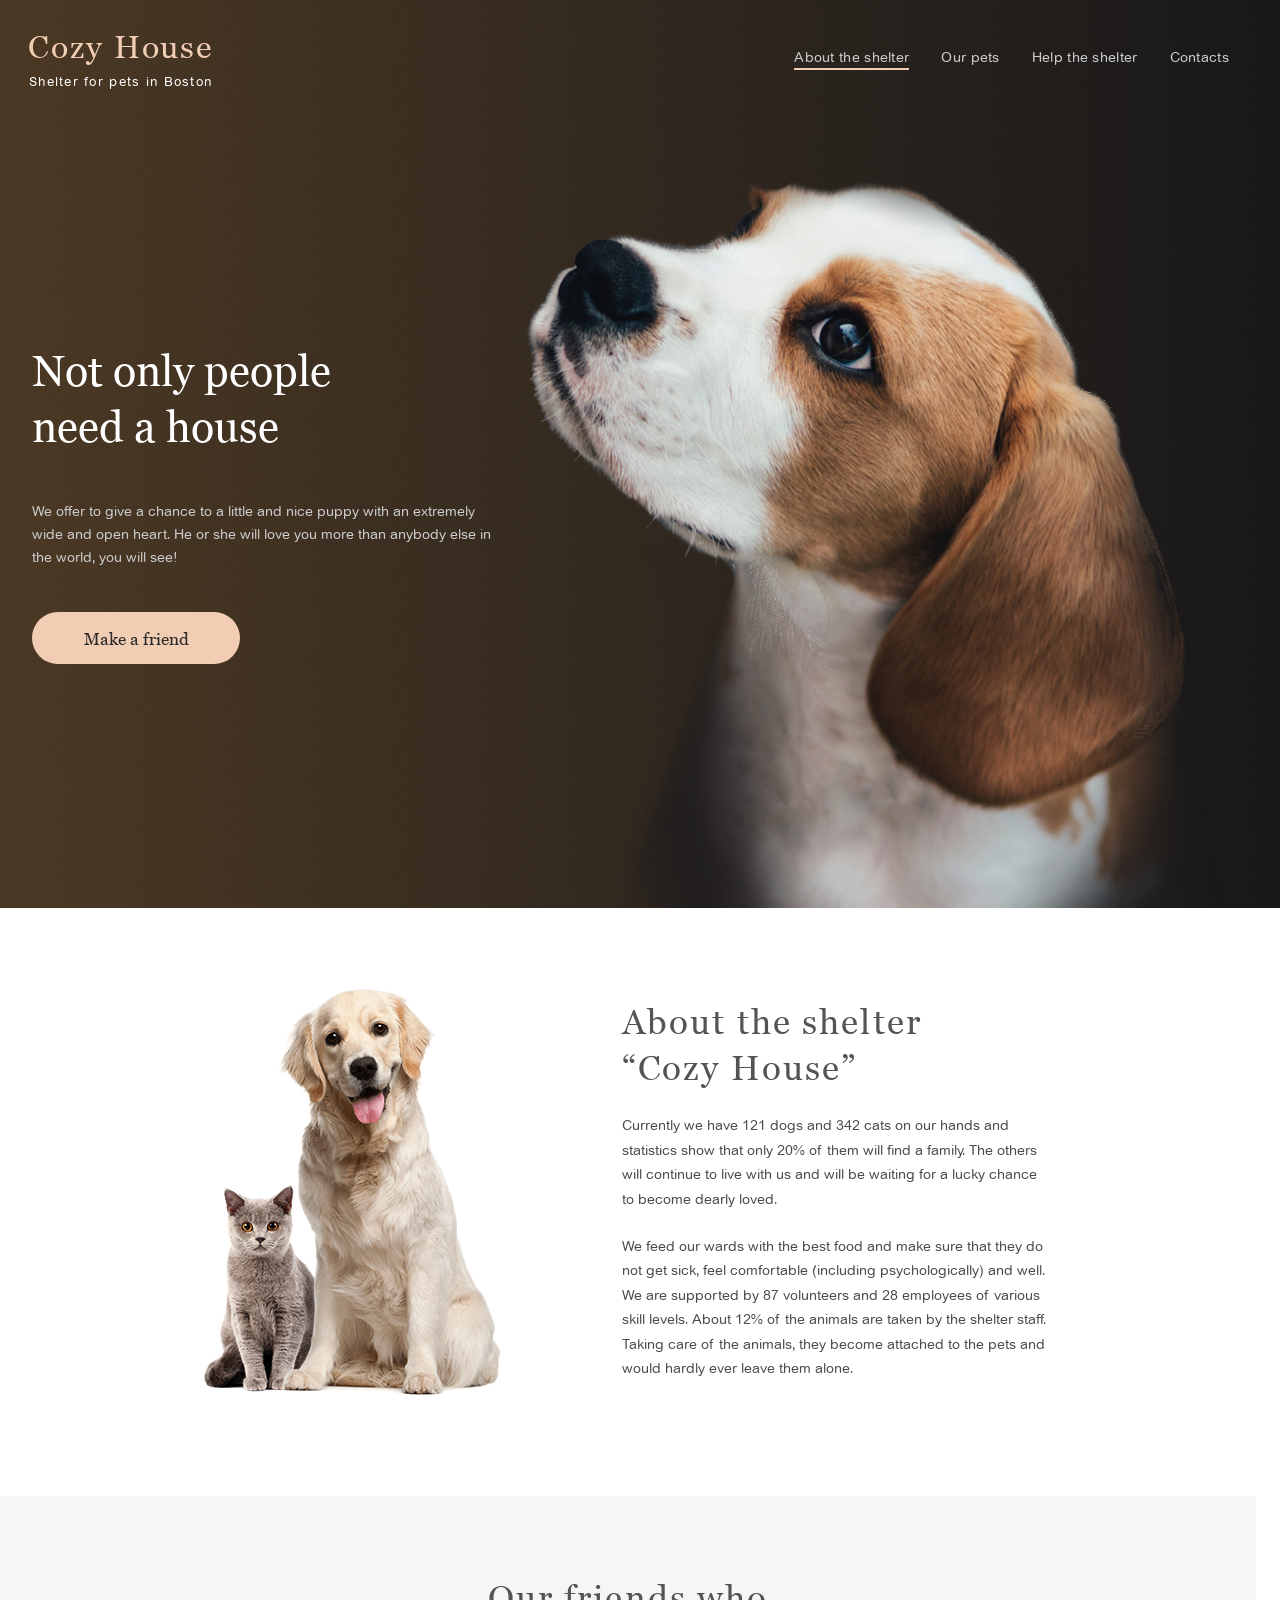
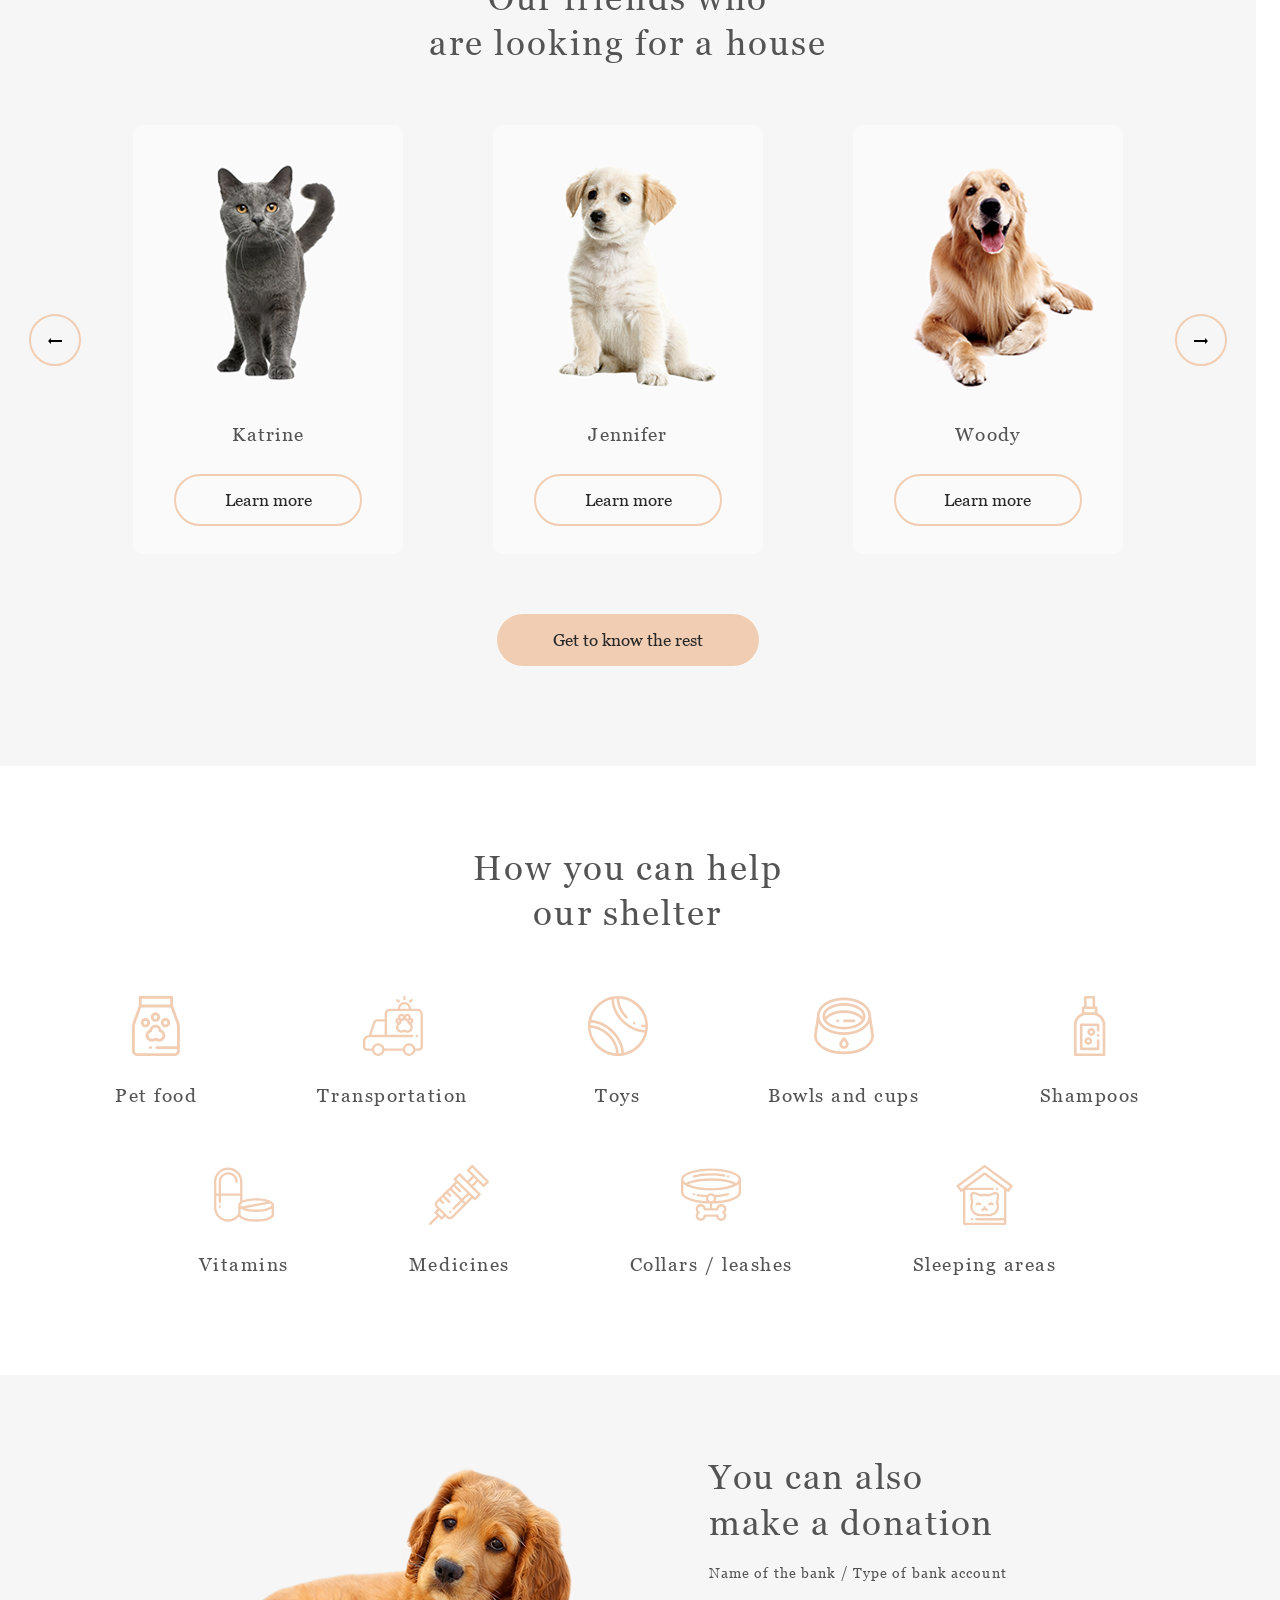
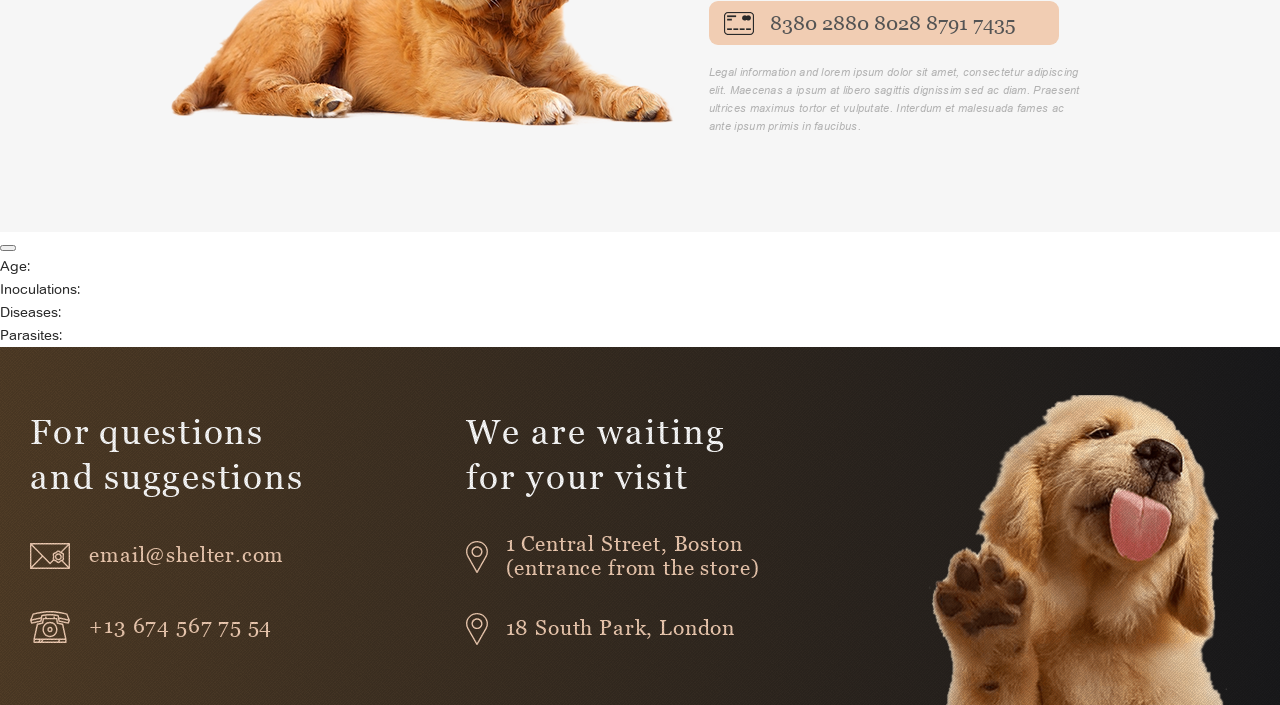
==== commit a04a5ca1: "refactor: structure js modules and start popup implemetation (Wed, Jun 24, 2026 08:42:17 PM)" ====
--- a/index.html
+++ b/index.html
@@ -5,7 +5,7 @@
     <meta name="viewport" content="width=device-width, initial-scale=1.0" />
     <link rel="icon" href="./assets/icons/favicon.png" type="image/png" />
     <link rel="stylesheet" href="./css/style.css" />
-    <script src="./js/code.js" defer></script>
+    <script type="module" src="./js/main.js" defer></script>
     <title>Shelter</title>
   </head>
   <body>
@@ -438,6 +438,26 @@
         </div>
       </section>
     </main>
+    <div class="popup">
+      <div class="popup__overlay">
+        <div class="popup__body">
+          <button class="popup__close"></button>
+          <img src="" alt="" class="popup__img" />
+          <div class="popup__info">
+            <h2 class="popup__title"></h2>
+            <h3 class="popup__subtitle"></h3>
+            <p class="popup__text"></p>
+
+            <ul class="popup__list">
+              <li class="popup__item">Age:</li>
+              <li class="popup__item">Inoculations:</li>
+              <li class="popup__item">Diseases:</li>
+              <li class="popup__item">Parasites:</li>
+            </ul>
+          </div>
+        </div>
+      </div>
+    </div>
     <footer class="footer bg--gradient" id="contacts">
       <div class="container">
         <div class="footer__wrapper">
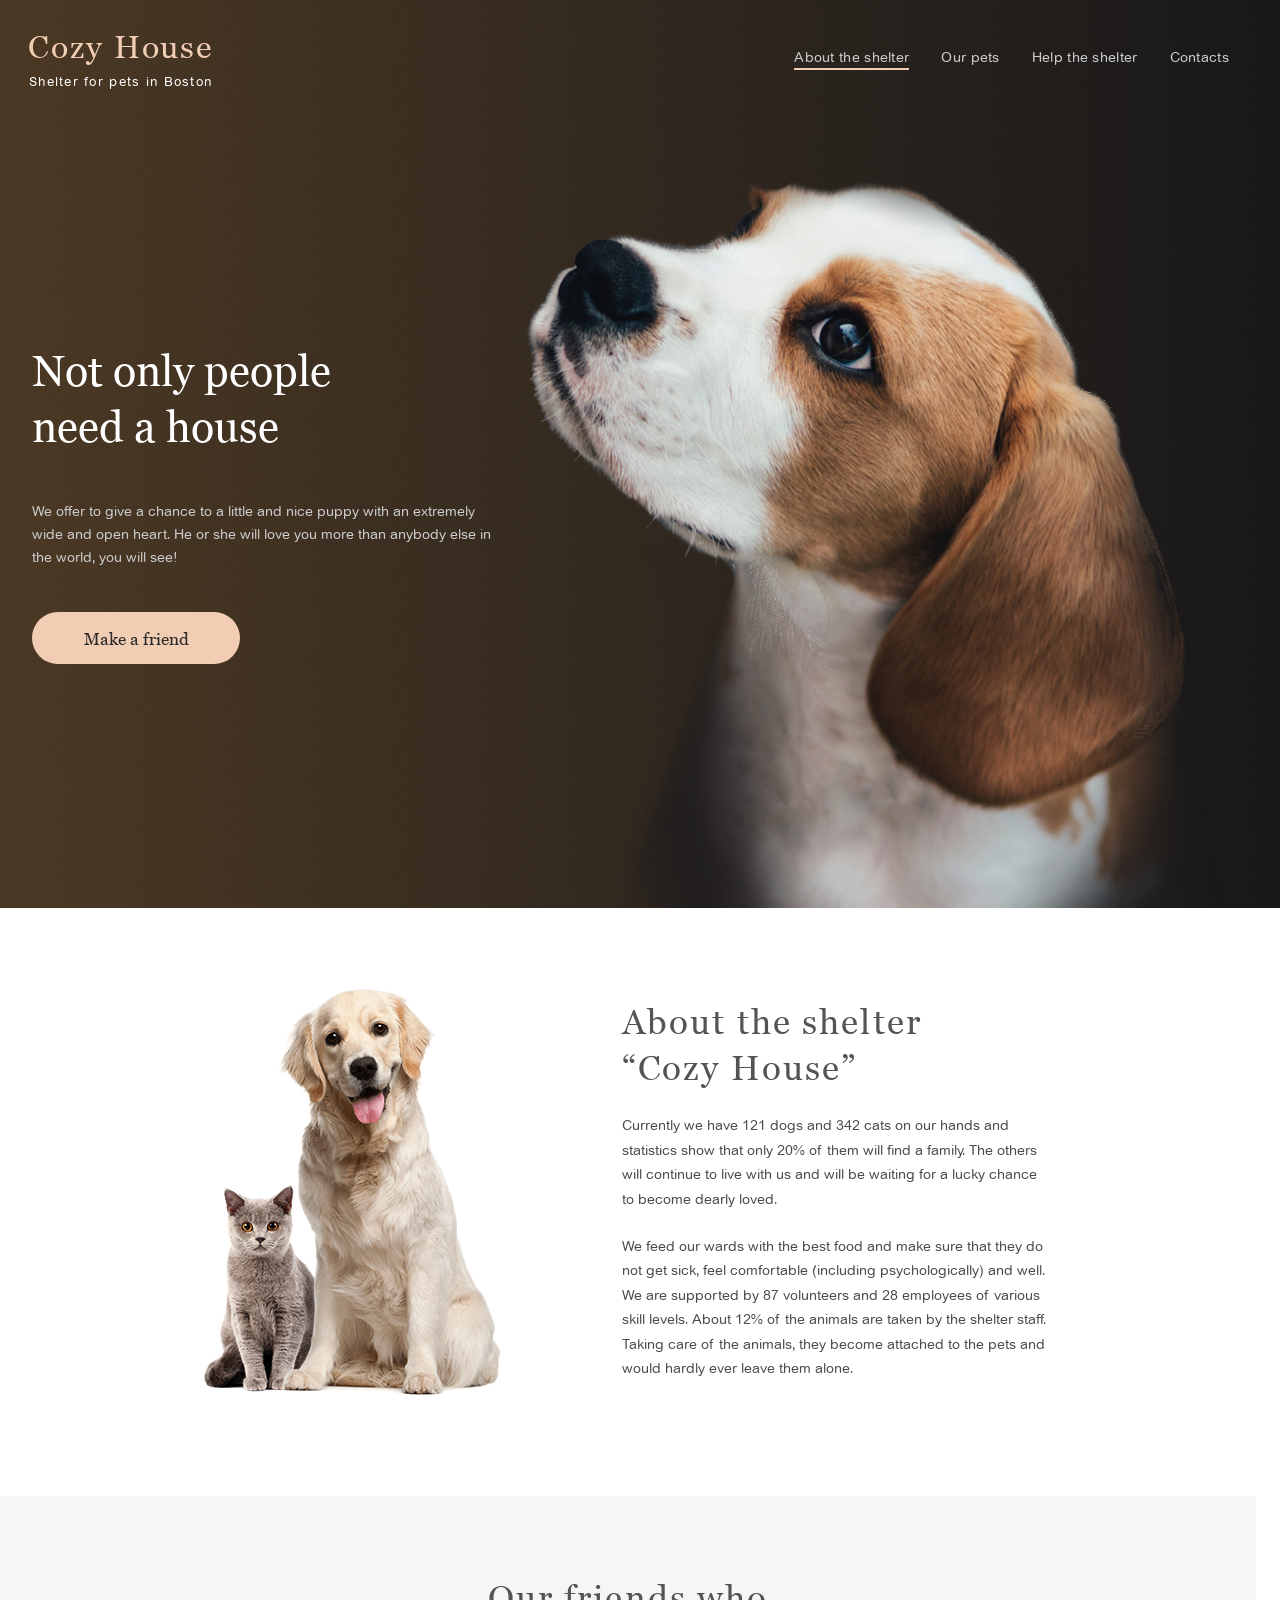
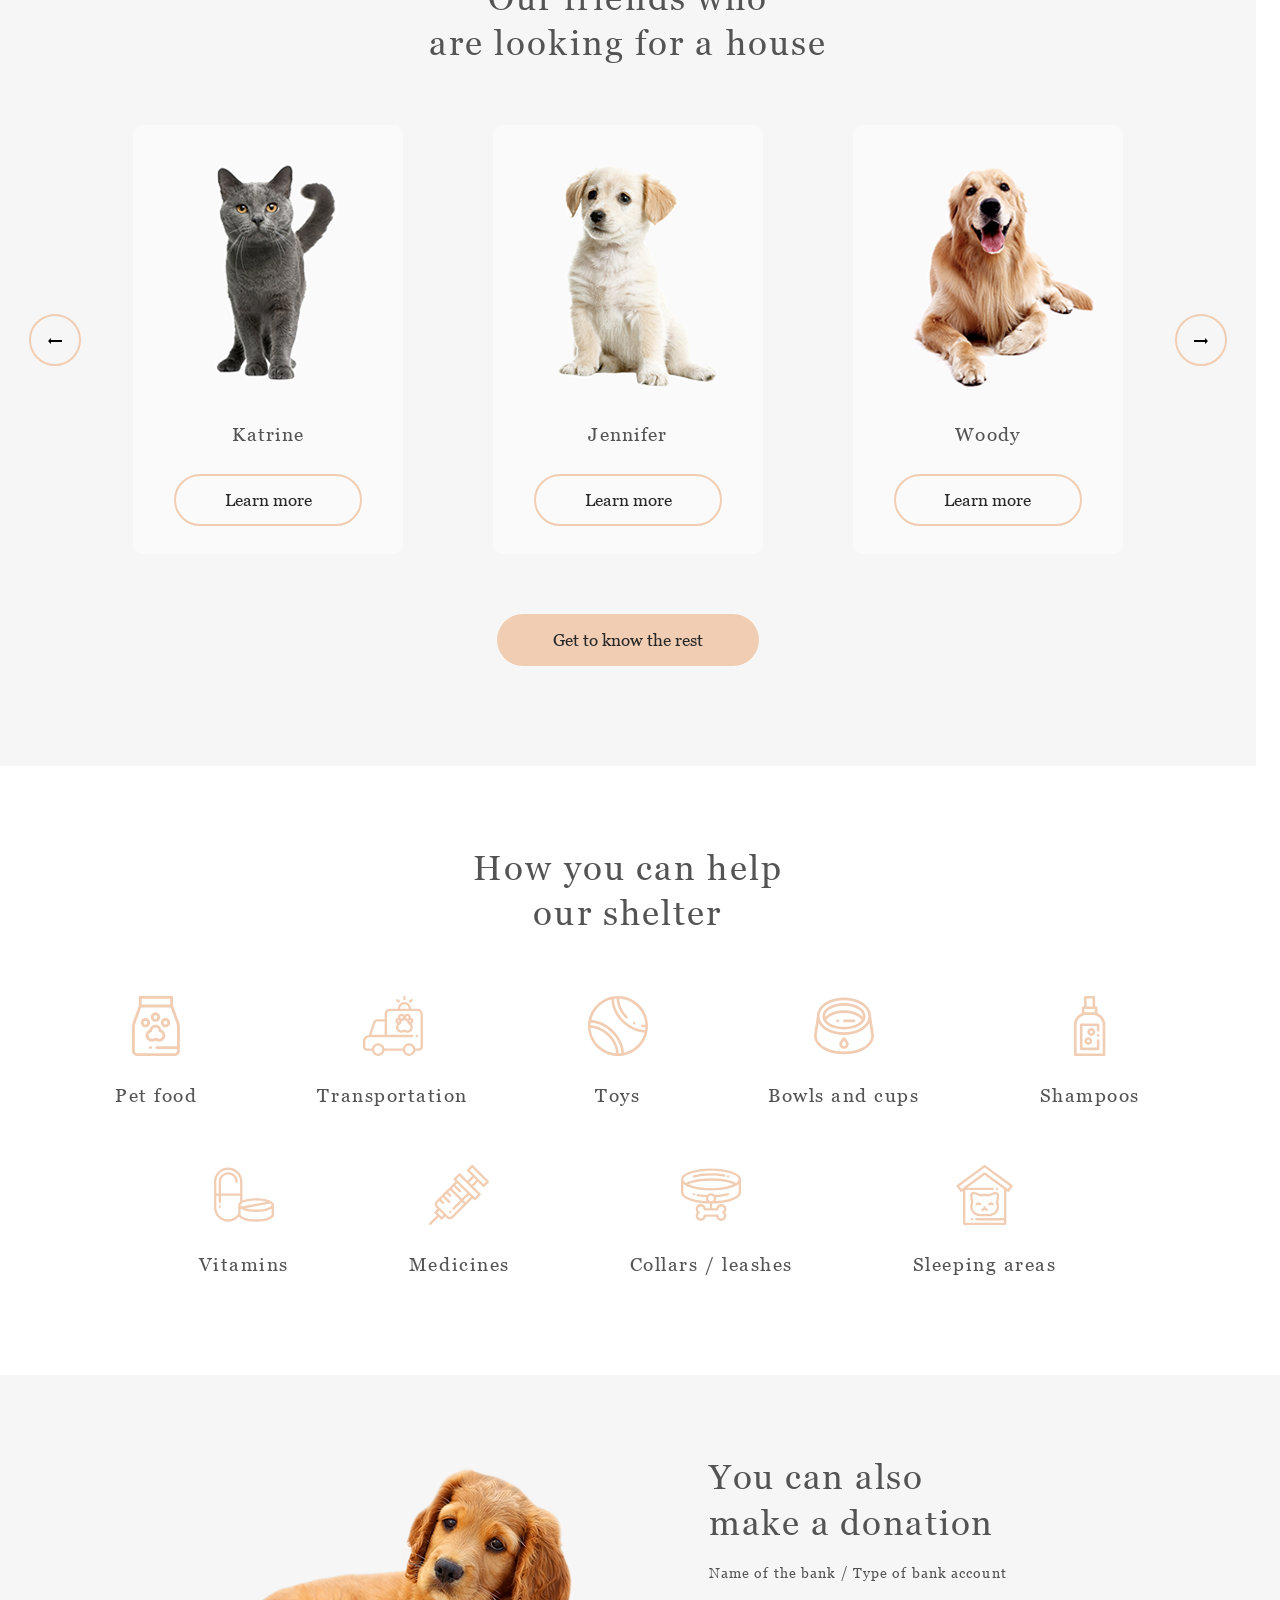
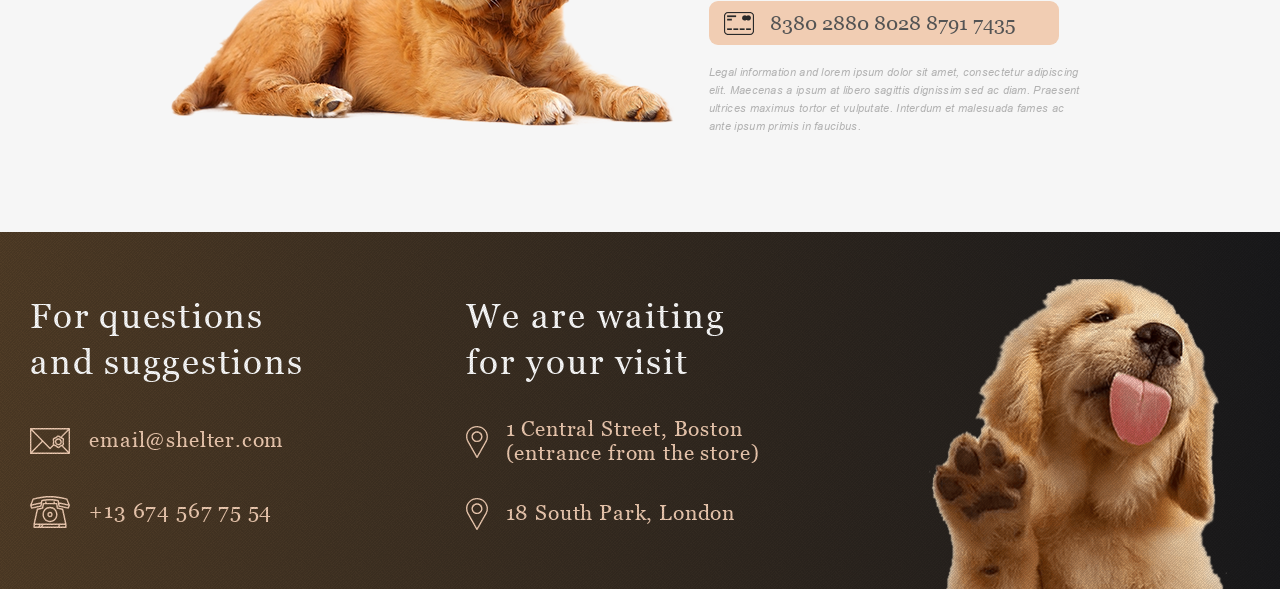
==== commit 09ceaa66: "feat: add pet popup with dynamic content rendering (Thu, Jun 25, 2026, 08:22:59 PM)" ====
--- a/index.html
+++ b/index.html
@@ -5,7 +5,7 @@
     <meta name="viewport" content="width=device-width, initial-scale=1.0" />
     <link rel="icon" href="./assets/icons/favicon.png" type="image/png" />
     <link rel="stylesheet" href="./css/style.css" />
-    <script type="module" src="./js/main.js" defer></script>
+    <script type="module" src="./js/main.js"></script>
     <title>Shelter</title>
   </head>
   <body>
@@ -134,7 +134,7 @@
                   alt="Katrine the cat"
                 />
                 <h3 class="card__title">Katrine</h3>
-                <button class="card__button button--secondary">
+                <button data-id="1" class="card__button button--secondary">
                   Learn more
                 </button>
               </article>
@@ -145,7 +145,7 @@
                   alt="Jennifer the dog"
                 />
                 <h3 class="card__title">Jennifer</h3>
-                <button class="card__button button--secondary">
+                <button data-id="2" class="card__button button--secondary">
                   Learn more
                 </button>
               </article>
@@ -156,7 +156,7 @@
                   alt="Woody the dog"
                 />
                 <h3 class="card__title">Woody</h3>
-                <button class="card__button button--secondary">
+                <button data-id="3" class="card__button button--secondary">
                   Learn more
                 </button>
               </article>
@@ -439,22 +439,32 @@
       </section>
     </main>
     <div class="popup">
-      <div class="popup__overlay">
-        <div class="popup__body">
-          <button class="popup__close"></button>
-          <img src="" alt="" class="popup__img" />
-          <div class="popup__info">
-            <h2 class="popup__title"></h2>
-            <h3 class="popup__subtitle"></h3>
-            <p class="popup__text"></p>
-
-            <ul class="popup__list">
-              <li class="popup__item">Age:</li>
-              <li class="popup__item">Inoculations:</li>
-              <li class="popup__item">Diseases:</li>
-              <li class="popup__item">Parasites:</li>
-            </ul>
-          </div>
+      <div class="popup__overlay"></div>
+      <div class="popup__body">
+        <button class="popup__close">
+          <img alt="close" src="./assets/icons/close.png" />
+        </button>
+        <img
+          src="./assets/images/pets-katrine.jpg"
+          alt="card-picture"
+          class="popup__img"
+        />
+        <div class="popup__info-wrapper">
+          <h2 class="popup__title"></h2>
+          <h3 class="popup__subtitle"></h3>
+          <p class="popup__text"></p>
+          <ul class="popup__list">
+            <li class="popup__age"><strong class="dark-font"></strong></li>
+            <li class="popup__inoculations">
+              <strong class="dark-font"></strong>
+            </li>
+            <li class="popup__diseases">
+              <strong class="dark-font"></strong>
+            </li>
+            <li class="popup__parasites">
+              <strong class="dark-font"></strong>
+            </li>
+          </ul>
         </div>
       </div>
     </div>
--- a/css/style.css
+++ b/css/style.css
@@ -281,6 +281,117 @@
   letter-spacing: 0.06em;
 }
 
+.popup {
+  position: fixed;
+  inset: 0;
+  opacity: 0;
+  visibility: hidden;
+  transition: opacity 0.3s ease, visibility 0.3s ease;
+  display: flex;
+  justify-content: center;
+  align-items: center;
+}
+.popup--active {
+  opacity: 1;
+  visibility: visible;
+  z-index: 100;
+}
+
+.popup__overlay {
+  position: absolute;
+  inset: 0;
+  background-color: rgba(0, 0, 0, 0.3);
+}
+
+.popup__body {
+  display: flex;
+  flex-wrap: wrap;
+  gap: 80px;
+  max-width: 900px;
+  width: 100%;
+  align-items: center;
+  background-color: #fafafa;
+  transform: scale(0.8);
+  transition: transform 0.3s ease;
+  border-radius: 10px;
+}
+
+.popup__close {
+  position: absolute;
+  top: -50px;
+  right: -50px;
+  cursor: pointer;
+  background-color: transparent;
+  border: 2px solid #f1cdb3;
+  width: 52px;
+  height: 52px;
+  border-radius: 50%;
+  padding: 18px;
+  transition: background-color 0.2s ease-in-out;
+}
+.popup__close:hover {
+  background-color: #f1cdb3;
+}
+
+.popup__img {
+  flex: 1 1 50%;
+}
+
+.popup__info-wrapper {
+  flex: 1 1 40%;
+}
+.popup__info-wrapper .popup__title {
+  font-family: "Georgia", serif;
+  font-size: 35px;
+  line-height: 1.3;
+  color: #211F20;
+  letter-spacing: 0.06em;
+}
+.popup__info-wrapper .popup__subtitle {
+  font-family: "Georgia", serif;
+  font-size: 20px;
+  line-height: 1.15;
+  color: #211F20;
+  letter-spacing: 0.06em;
+  padding-bottom: 40px;
+}
+.popup__info-wrapper .popup__text {
+  max-width: 350px;
+  font-family: "Georgia", serif;
+  font-size: 15px;
+  line-height: 1.1;
+  letter-spacing: 0.06em;
+  padding-bottom: 40px;
+}
+
+.popup__list {
+  list-style-type: disc;
+  color: #f1cdb3;
+  padding-left: 15px;
+}
+
+.dark-font {
+  padding-bottom: 10px;
+  font-family: "Georgia", serif;
+  font-size: 15px;
+  line-height: 1.1;
+  letter-spacing: 0.06em;
+  color: #211F20;
+}
+
+.slim-font {
+  font-family: "Georgia", serif;
+  font-size: 15px;
+  line-height: 1.1;
+  letter-spacing: 0.06em;
+  color: #211F20;
+  font-weight: 400;
+}
+
+.popup--active .popup__body {
+  transform: scale(1);
+}
+
 .container {
   width: 100%;
   max-width: 1200px;
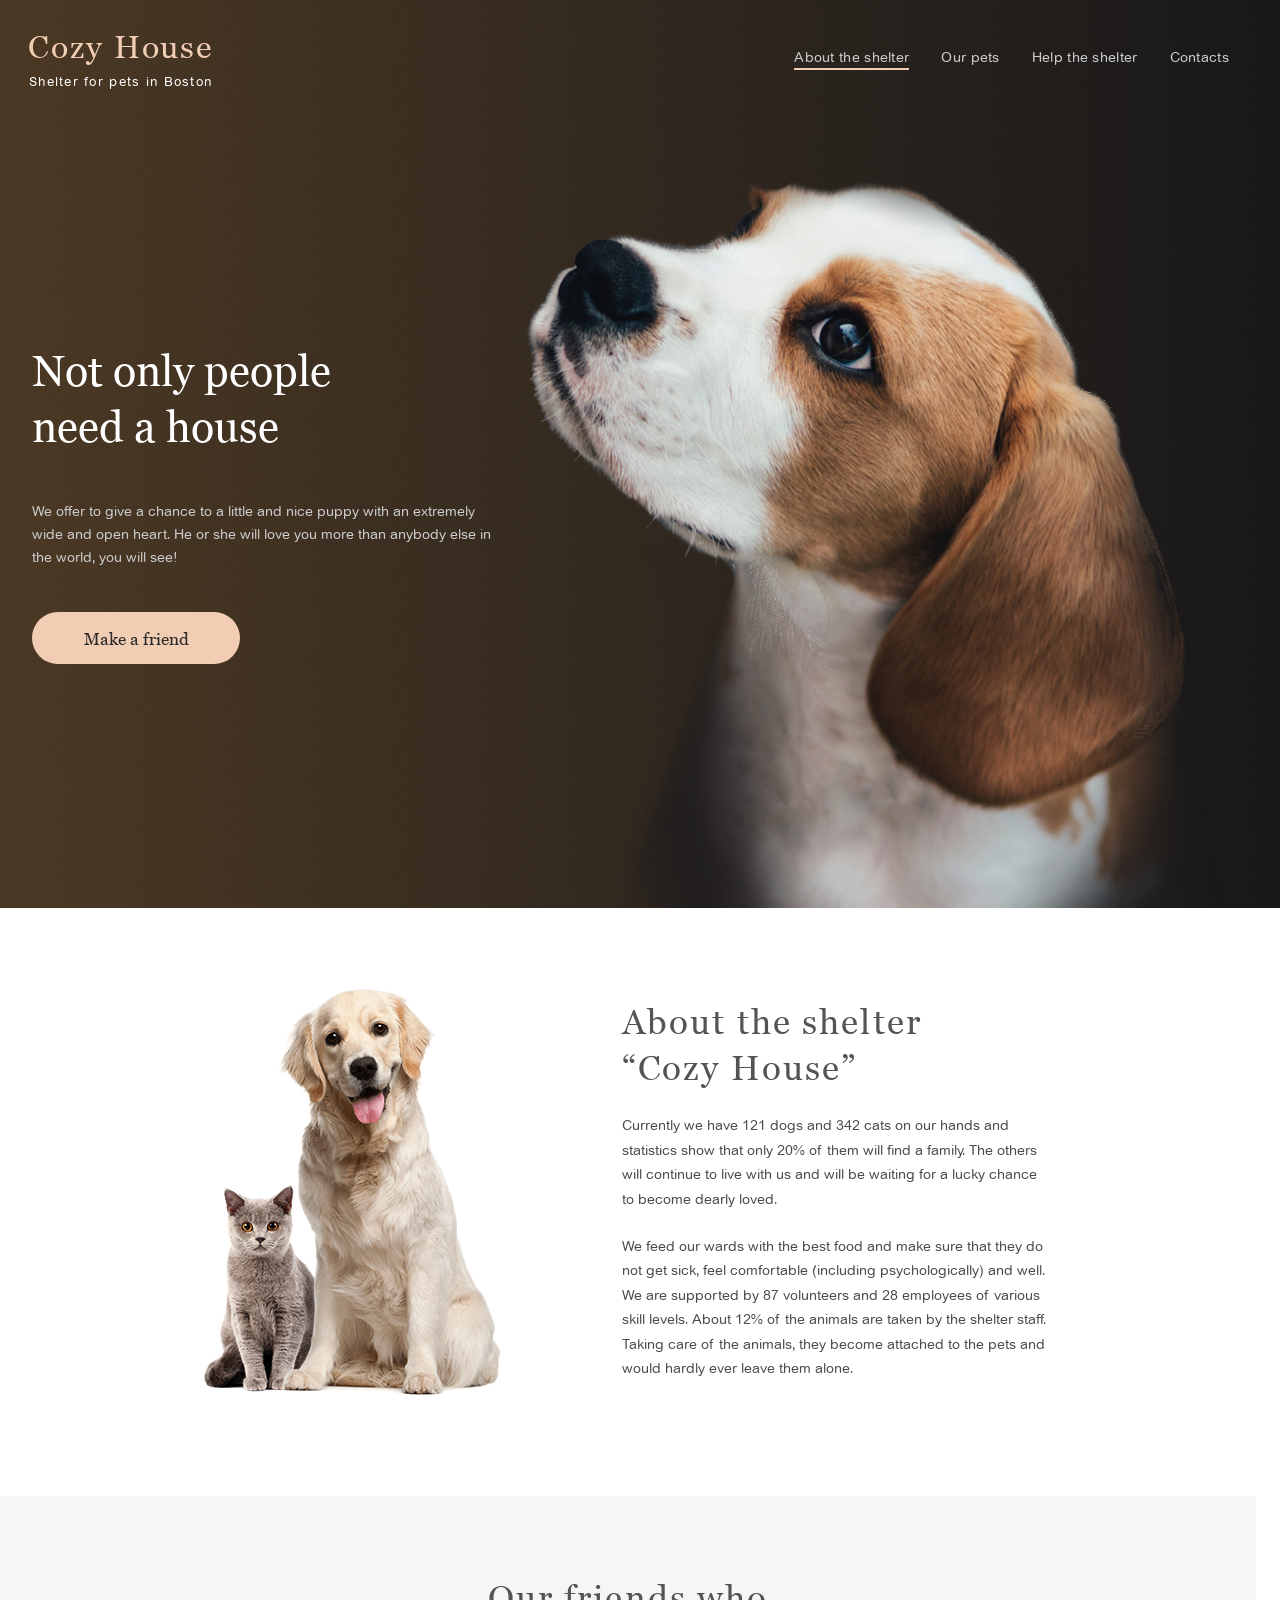
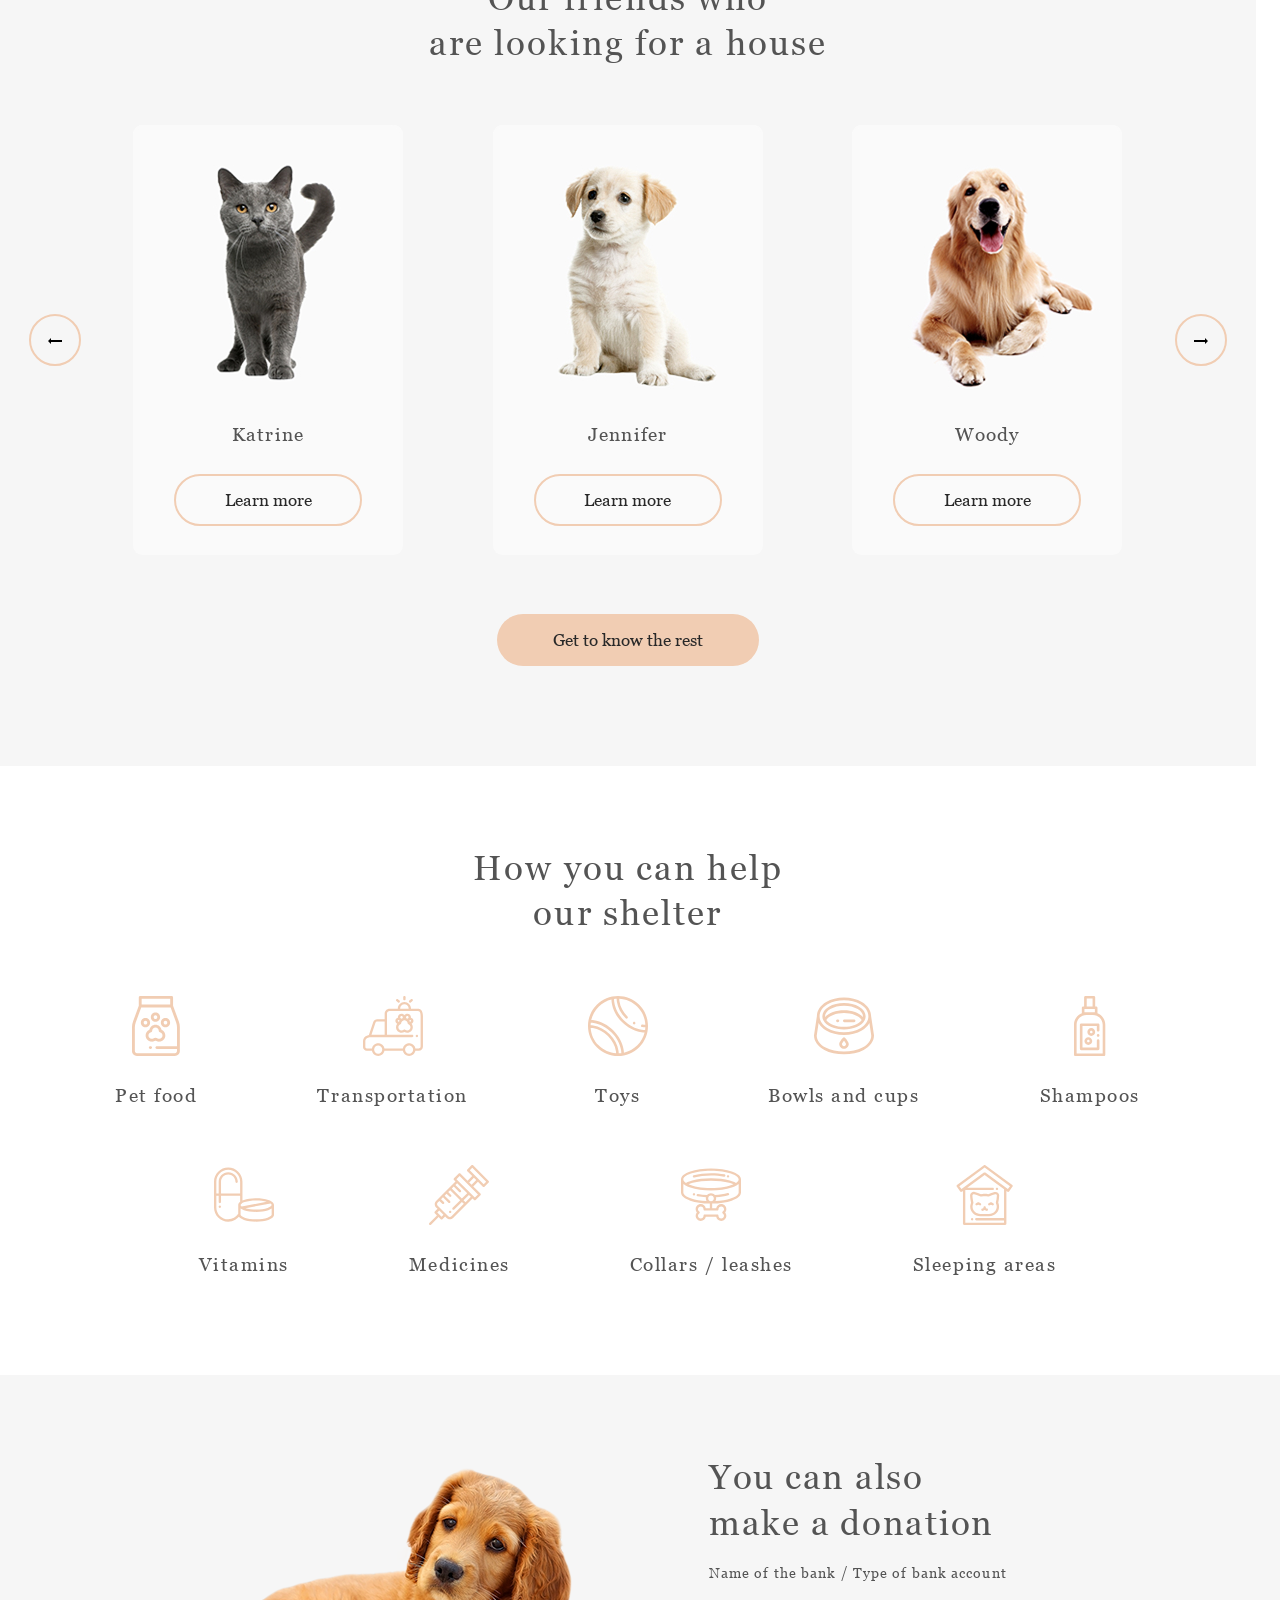
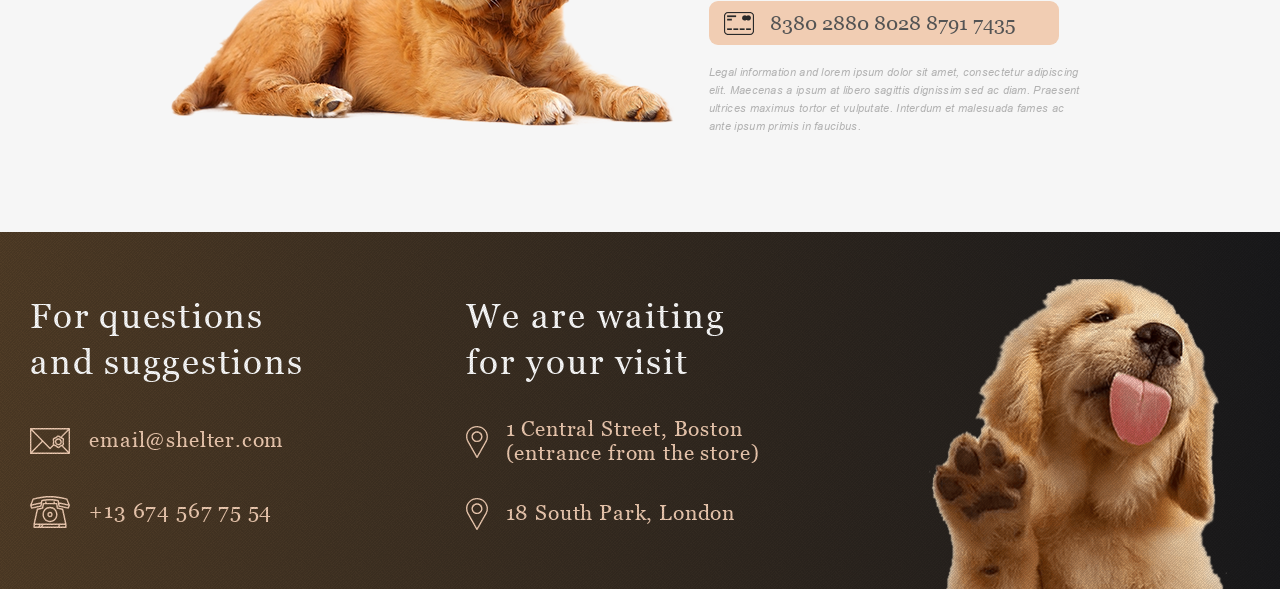
==== commit 780eeca5: "fix: separate slider and pagination controls (Fri, Jun 26, 2026 05:02:56 PM)" ====
--- a/index.html
+++ b/index.html
@@ -126,7 +126,7 @@
                 <path d="M14 2V4H3V6L0 3L3 0V2H14Z" fill="currentColor" />
               </svg>
             </button>
-            <div class="pets__cards">
+            <div class="pets__cards slider__cards">
               <article class="pets__card card">
                 <img
                   class="card__img"
--- a/css/style.css
+++ b/css/style.css
@@ -1263,8 +1263,16 @@
 
 .pets__cards {
   display: flex;
-  flex-wrap: wrap;
+  overflow: hidden;
   gap: 5.6rem;
+  transition: transform 0.4s ease;
+  will-change: transform;
+}
+.pets__cards--left {
+  transform: translateX(-50px);
+}
+.pets__cards--right {
+  transform: translateX(50px);
 }
 @media (max-width: 1279px) {
   .pets__cards {
